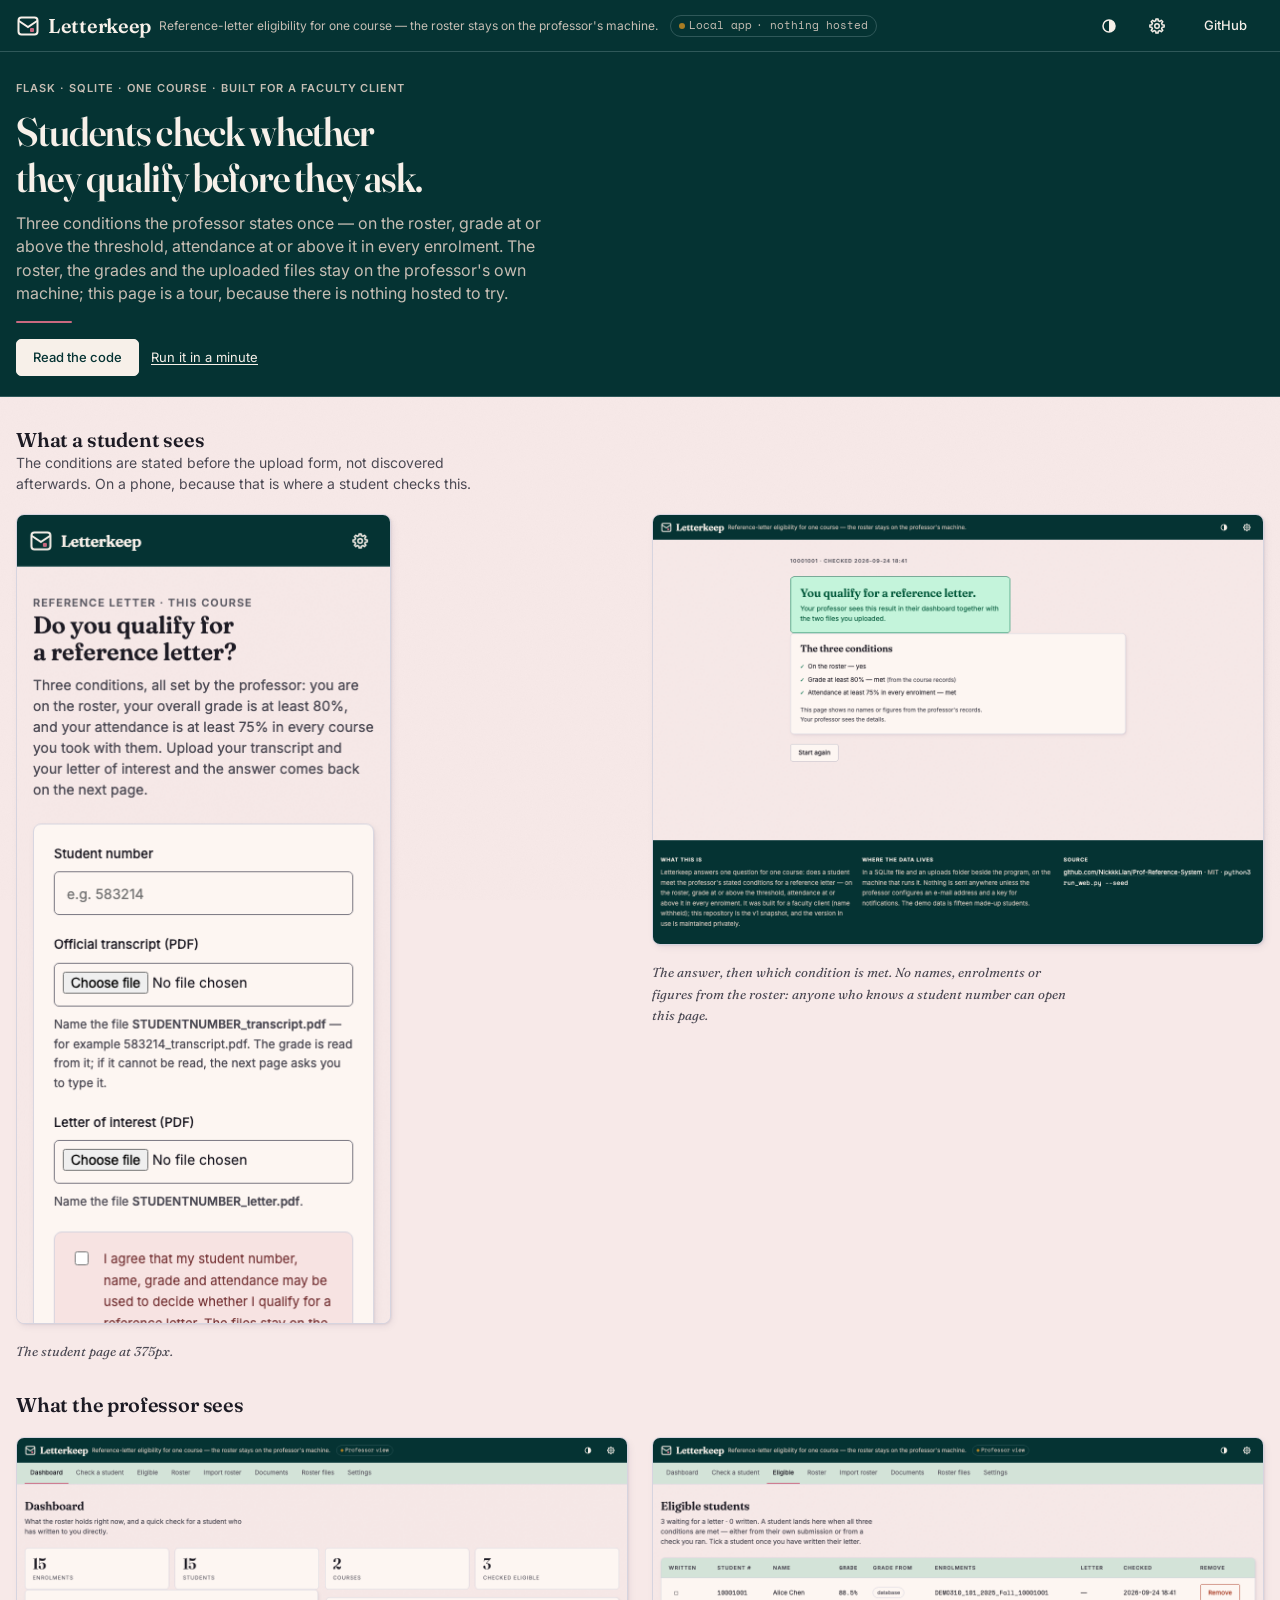
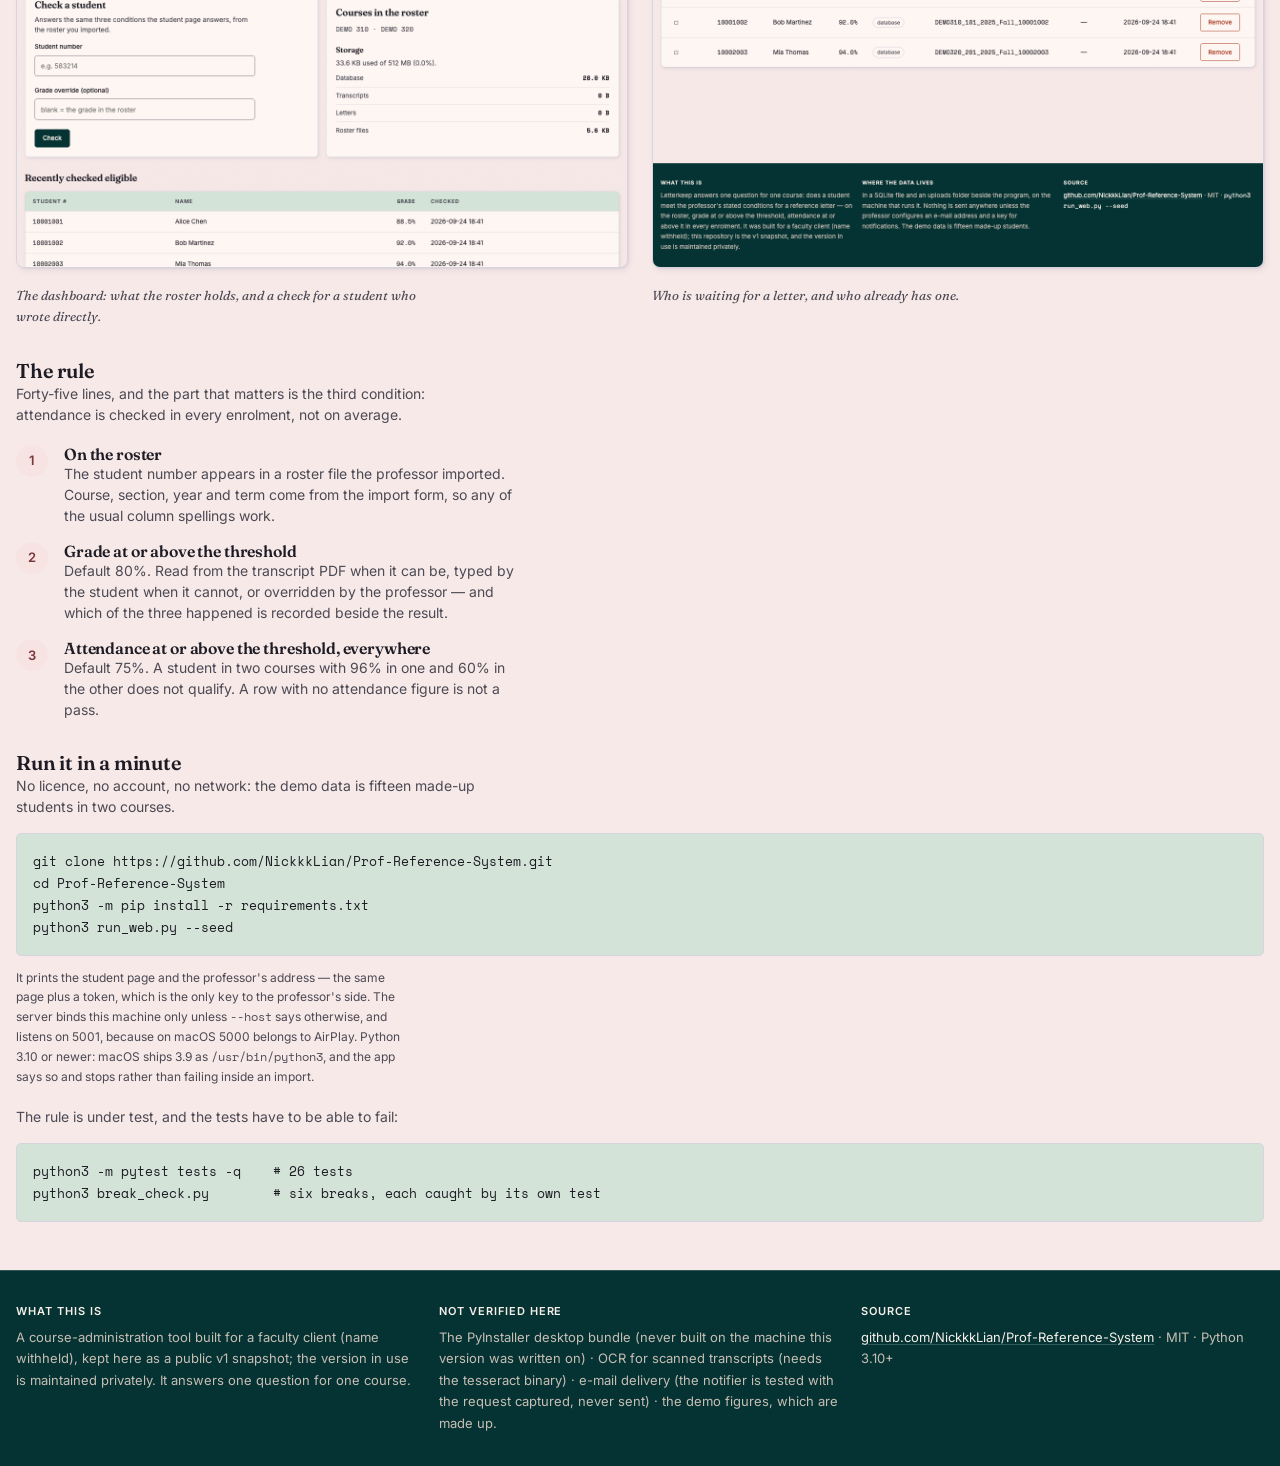
==== docs/index.html @ 7a4b5ef5 "Student page: show the answer, not the roster; keep the Brevo key out - The result page showed, for " ====
<!doctype html>
<html lang="en">
<head>
<meta charset="utf-8">
<script>/* appearance boot — runs before any stylesheet so the stored palette and light/dark apply on the first paint */(function(){try{var d=document.documentElement,L=window.localStorage,t=L.getItem('nl-theme'),s=L.getItem('nl-scheme');if(s===null){var o=L.getItem('theme')||L.getItem('qm-theme');if(o==='dark'||o==='light')s=o;}if(t==='paper'||t==='ink')d.setAttribute('data-theme',t);if(s==='dark'||s==='light')d.setAttribute('data-scheme',s);}catch(e){}})();</script>
<meta name="viewport" content="width=device-width, initial-scale=1, viewport-fit=cover">
<meta name="description" content="Letterkeep — students check whether they qualify for a reference letter before they ask; the roster, the grades and the files never leave the professor's own machine. A Flask app for one course, with the rule under test.">
<meta name="theme-color" content="#f7e9e8" media="(prefers-color-scheme: light)">
<meta name="theme-color" content="#130e15" media="(prefers-color-scheme: dark)">
<title>Letterkeep</title>
<link rel="icon" href="favicon.svg" type="image/svg+xml">
<link rel="apple-touch-icon" href="apple-touch-icon.png">
<link rel="preconnect" href="https://fonts.googleapis.com">
<link rel="preconnect" href="https://fonts.gstatic.com" crossorigin>
<link rel="stylesheet" href="https://fonts.googleapis.com/css2?family=Fraunces:ital,opsz,wght@0,9..144,500..600;1,9..144,400&family=Inter:wght@400..600&family=Space+Mono:wght@400;700&display=swap">
<link rel="stylesheet" href="design-tokens.css">
<link rel="stylesheet" href="app.css">
<style>
/* the tour page is one column of alternating text and picture; everything else comes from the product's own sheet */
.plate{background:var(--band);color:var(--on-band);padding:var(--space-6) var(--gutter) var(--space-5);border-bottom:1px solid var(--band-line);position:relative;z-index:1}
/* the band keeps to the share the design system gives it (47% of a 1280x900 first screen = 427px, top bar included) */
.plate .actions{margin-top:var(--space-4)}
.plate .inner{max-width:var(--content-max);margin:0 auto}
.plate h1{font-size:var(--text-4xl);font-variation-settings:"opsz" var(--opsz-display);letter-spacing:var(--tracking-display);color:var(--on-band);margin-top:var(--space-3);max-width:20ch}
.plate .lede{margin-top:var(--space-3);color:var(--on-band-2);max-width:var(--measure);font-size:var(--text-lg);line-height:var(--leading-lede)}
.plate .eyebrow{color:var(--on-band-2)}
.plate .rule{width:56px;height:2px;background:var(--point);margin-top:var(--space-4);border-radius:1px}
.plate .actions a.btn-primary{background:var(--on-band);border-color:var(--on-band);color:var(--band)}
.plate .actions a:not(.btn){color:var(--on-band);font-size:var(--text-sm)}
figure{margin:0}
figure img{width:100%;height:auto;border:1px solid var(--border);border-radius:var(--radius-md);box-shadow:var(--shadow-1);background:var(--surface)}
figure figcaption{margin-top:var(--space-3)}
.shots{display:grid;gap:var(--space-6);margin-top:var(--space-5)}
@media (min-width:900px){.shots.two{grid-template-columns:repeat(2,minmax(0,1fr))}}
.phone img{max-width:375px}
.steps{list-style:none;margin:var(--space-5) 0 0;padding:0;display:grid;gap:var(--space-4);counter-reset:s}
.steps li{display:grid;grid-template-columns:2rem minmax(0,1fr);gap:var(--space-4);align-items:start}
.steps li::before{counter-increment:s;content:counter(s);display:flex;align-items:center;justify-content:center;
  width:2rem;height:2rem;border-radius:50%;background:var(--accent-tint);color:var(--accent-tint-text);
  font:var(--weight-semibold) var(--text-sm)/1 var(--font-sans)}
.steps p{color:var(--text-2);max-width:var(--measure)}
pre{margin:var(--space-4) 0 0;padding:var(--space-4);background:var(--surface-2);border:1px solid var(--border);
  border-radius:var(--radius-sm);overflow-x:auto;font:var(--weight-regular) var(--text-sm)/1.7 var(--font-mono)}
</style>
</head>
<body>
<a class="skip" href="#main">Skip to content</a>
<header class="topbar">
  <a class="brand" href="./" aria-label="Letterkeep home">
    <svg viewBox="0 0 24 24" width="24" height="24" fill="none" aria-hidden="true" focusable="false"><rect x="2.5" y="3.5" width="19" height="17" rx="3" stroke="currentColor" stroke-width="2"/><path d="M3 7l9 6 9-6" stroke="currentColor" stroke-width="2" stroke-linecap="round"/><rect x="14" y="14" width="4" height="4" rx="1" fill="var(--point)"/></svg>
    <b>Letterkeep</b><span>Reference-letter eligibility for one course — the roster stays on the professor's machine.</span>
  </a>
  <span class="pill" title="This page is a tour: the app is a Flask server you run yourself, so there is nothing to try online.">Local app<span class="long"> · nothing hosted</span></span>
  <button class="btn btn-ghost btn-icon" id="theme" aria-label="Dark mode" aria-pressed="false" title="Dark mode"><svg viewBox="0 0 24 24" width="18" height="18" fill="none" aria-hidden="true" focusable="false"><circle cx="12" cy="12" r="8" stroke="currentColor" stroke-width="2"/><path d="M12 4a8 8 0 0 1 0 16z" fill="currentColor"/></svg></button>
  <button type="button" class="btn btn-ghost btn-icon" id="nl-settings-button" aria-haspopup="dialog" aria-label="Settings" title="Settings"><svg viewBox="0 0 24 24" width="18" height="18" fill="none" stroke="currentColor" stroke-width="2" stroke-linejoin="round" aria-hidden="true" focusable="false"><path d="M10.34 5.10L10.58 2.51L13.42 2.51L13.66 5.10A7.1 7.1 0 0 1 15.71 5.95L17.71 4.28L19.72 6.29L18.05 8.29A7.1 7.1 0 0 1 18.90 10.34L21.49 10.58L21.49 13.42L18.90 13.66A7.1 7.1 0 0 1 18.05 15.71L19.72 17.71L17.71 19.72L15.71 18.05A7.1 7.1 0 0 1 13.66 18.90L13.42 21.49L10.58 21.49L10.34 18.90A7.1 7.1 0 0 1 8.29 18.05L6.29 19.72L4.28 17.71L5.95 15.71A7.1 7.1 0 0 1 5.10 13.66L2.51 13.42L2.51 10.58L5.10 10.34A7.1 7.1 0 0 1 5.95 8.29L4.28 6.29L6.29 4.28L8.29 5.95A7.1 7.1 0 0 1 10.34 5.10Z"/><circle cx="12" cy="12" r="3"/></svg></button>
  <a class="btn btn-ghost gh" href="https://github.com/NickkkLian/Prof-Reference-System" rel="noopener">GitHub</a>
</header>

<section class="plate" aria-labelledby="h">
  <div class="inner">
    <span class="eyebrow">Flask · SQLite · one course · built for a faculty client</span>
    <h1 id="h">Students check whether they qualify before they ask.</h1>
    <p class="lede">Three conditions the professor states once — on the roster, grade at or above the threshold,
      attendance at or above it in every enrolment. The roster, the grades and the uploaded files stay on the
      professor's own machine; this page is a tour, because there is nothing hosted to try.</p>
    <div class="rule" aria-hidden="true"></div>
    <div class="actions">
      <a class="btn btn-primary" href="https://github.com/NickkkLian/Prof-Reference-System" rel="noopener">Read the code</a>
      <a href="#run">Run it in a minute</a>
    </div>
  </div>
</section>

<main id="main">
  <section>
    <h2>What a student sees</h2>
    <p class="intro">The conditions are stated before the upload form, not discovered afterwards. On a phone, because
      that is where a student checks this.</p>
    <div class="shots two">
      <figure class="phone">
        <img src="screenshot-student.png" alt="The student page on a phone: the three conditions, then fields for the student number, the transcript and the letter of interest." width="375" height="812">
        <figcaption class="caption">The student page at 375px.</figcaption>
      </figure>
      <figure>
        <img src="screenshot-result.png" alt="The result page: a sentence saying the student qualifies, then which of the three conditions are met." width="1280" height="900">
        <figcaption class="caption">The answer, then which condition is met. No names, enrolments or figures from
          the roster: anyone who knows a student number can open this page.</figcaption>
      </figure>
    </div>
  </section>

  <section>
    <h2>What the professor sees</h2>
    <div class="shots two">
      <figure>
        <img src="screenshot-dashboard.png" alt="The professor's dashboard: counts for enrolments, students, courses and eligible students; a form to check one student; recent checks." width="1280" height="900">
        <figcaption class="caption">The dashboard: what the roster holds, and a check for a student who wrote
          directly.</figcaption>
      </figure>
      <figure>
        <img src="screenshot-eligible.png" alt="The eligible list: students waiting for a letter, with grade, source of the grade, enrolments and a download for their letter of interest." width="1280" height="900">
        <figcaption class="caption">Who is waiting for a letter, and who already has one.</figcaption>
      </figure>
    </div>
  </section>

  <section>
    <h2>The rule</h2>
    <p class="intro">Forty-five lines, and the part that matters is the third condition: attendance is checked in
      every enrolment, not on average.</p>
    <ol class="steps">
      <li><div><h3>On the roster</h3><p>The student number appears in a roster file the professor imported. Course,
        section, year and term come from the import form, so any of the usual column spellings work.</p></div></li>
      <li><div><h3>Grade at or above the threshold</h3><p>Default 80%. Read from the transcript PDF when it can be,
        typed by the student when it cannot, or overridden by the professor — and which of the three happened is
        recorded beside the result.</p></div></li>
      <li><div><h3>Attendance at or above the threshold, everywhere</h3><p>Default 75%. A student in two courses with
        96% in one and 60% in the other does not qualify. A row with no attendance figure is not a pass.</p></div></li>
    </ol>
  </section>

  <section id="run">
    <h2>Run it in a minute</h2>
    <p class="intro">No licence, no account, no network: the demo data is fifteen made-up students in two courses.</p>
<pre><code>git clone https://github.com/NickkkLian/Prof-Reference-System.git
cd Prof-Reference-System
python3 -m pip install -r requirements.txt
python3 run_web.py --seed</code></pre>
    <p class="hint" style="margin-top:var(--space-3)">It prints the student page and the professor's address — the
      same page plus a token, which is the only key to the professor's side. The server binds this machine only
      unless <code>--host</code> says otherwise, and listens on 5001, because on macOS 5000 belongs to AirPlay.
      Python 3.10 or newer: macOS ships 3.9 as <code>/usr/bin/python3</code>, and the app says so and stops rather
      than failing inside an import.</p>
    <p class="intro" style="margin-top:var(--space-5)">The rule is under test, and the tests have to be able to
      fail:</p>
<pre><code>python3 -m pytest tests -q    # 26 tests
python3 break_check.py        # six breaks, each caught by its own test</code></pre>
  </section>
</main>

<footer class="honest">
  <dl class="inner">
    <div><dt>What this is</dt>
    <dd>A course-administration tool built for a faculty client (name withheld), kept here as a public v1 snapshot;
      the version in use is maintained privately. It answers one question for one course.</dd></div>
    <div><dt>Not verified here</dt>
    <dd>The PyInstaller desktop bundle (never built on the machine this version was written on) · OCR for scanned
      transcripts (needs the tesseract binary) · e-mail delivery (the notifier is tested with the request captured,
      never sent) · the demo figures, which are made up.</dd></div>
    <div><dt>Source</dt>
    <dd><a href="https://github.com/NickkkLian/Prof-Reference-System" rel="noopener">github.com/NickkkLian/Prof-Reference-System</a>
      · MIT · Python 3.10+</dd></div>
  </dl>
</footer>
<script src="appearance.js"></script>
<script>
  Appearance.bindToggle(document.getElementById('theme'));
  Appearance.bindSettings(document.getElementById('nl-settings-button'));
  Array.prototype.forEach.call(document.querySelectorAll('a[href^="#"]:not(.skip)'), function (a) {
    a.addEventListener('click', function () {
      var target = document.getElementById(a.getAttribute('href').slice(1));
      if (!target) return;
      var h = target.matches('h1, h2, h3') ? target : (target.querySelector('h2, h3') || target);
      if (!h.hasAttribute('tabindex')) h.setAttribute('tabindex', '-1');
      setTimeout(function () { h.focus(); }, 0);
    });
  });
  document.querySelector('.skip').addEventListener('click', function (e) {
    e.preventDefault();
    var h = document.querySelector('main h2') || document.getElementById('main');
    if (h && !h.hasAttribute('tabindex')) h.setAttribute('tabindex', '-1');
    h.focus();
  });
</script>
</body>
</html>
---- docs/design-tokens.css ----
/* Design tokens — the only source of colour, type, spacing and motion values for this app.
   Three palettes: Plaster (default), <html data-theme="paper">, <html data-theme="ink">.
   Light/dark: follows the OS unless <html data-scheme="light|dark"> is set (appearance.js stores the choice).
   Pages consume semantic tokens (--bg, --surface, --text, --accent …), never raw values. */
/* ------------------------------------------------------------------
   THEMES.  data-theme picks the palette, data-scheme picks light/dark.

     <html>                                        Plaster, follows the OS
     <html data-theme="paper">                     Paper, follows the OS
     <html data-theme="ink" data-scheme="dark">    Ink, forced dark

   Plaster and "follow the system" are the DEFAULTS and write no attribute
   at all - the attribute being present means the user chose something.

   data-theme="dark" / "light" is a LEGACY alias. Every shipped product has
   moved to data-scheme; the one remaining consumer is a token-migration
   script outside this repository, which locates the dark values by matching
   ^:root[data-theme="dark"]{ at the start of a line. Keep this block
   standalone and line-start until that script stops parsing for it.

   Each palette is declared twice: once on :root, once on a bare
   [data-theme] so a nested element can preview a theme (used by the theme
   picker) without the page hardcoding any colour.

   A palette block overrides colour only. Spacing, type scale, radius,
   shadow geometry and motion are declared once on :root and shared.
   ------------------------------------------------------------------ */

:root {

  color-scheme: light;

  /* ---- 1. Surfaces: four levels. Lightness AND hue both step (see note 1) ---- */
  --paper:          #fdf6f2;   /* cards, table body, inputs - lit plane */
  --surface:        var(--paper); /* v2 name kept: --surface is the card surface */
  --bg:             #f7e9e8;   /* canvas - the local colour of the scene */
  --surface-2:      #d3e3d8;   /* sunken: nav, table head, code - shadow side */
  --surface-raised: #fef9f4;   /* menus, popovers (pair with --shadow-2) */
  --surface-hover:  #faeff2;

  /* ---- 2. Anchor: the weight of the page. Top bar / signature panel / footer / primary button ---- */
  --anchor:         #053333;
  --anchor-2:       #052627;   /* hover + active step */
  --anchor-line:    #2f5859;   /* rules drawn on the anchor surface */
  --on-anchor:      #f7f0e9;
  --on-anchor-2:    #c7beb4;

  /* ---- 3. Point colour: lily pink. Under 1.5% of page area. Seal, signature rule, one chart key ---- */
  --point:          #ca6980;
  --point-text:     #9c4059;   /* use this step when it has to be text */
  --point-tint:     #ffdce2;
  --point-tint-text:#7d2d44;

  /* ---- 4. Text and borders. The ink is a deep violet-blue, not black ---- */
  --text:           #1d1b24;
  --text-2:         #4c4a54;
  --text-3:         #605e67;
  --text-inverse:   #f7f0e9;
  --text-disabled:  #929198;   /* below 4.5 on purpose: disabled is exempt */
  --neutral-tint:   #faeff2;
  --neutral-tint-text: #4c4a54;

  --border:         #d6d4df;        /* component edge, 1px, shadow-hue tinted */
  --border-strong:  #bebcc8;
  --border-input:   #797781;  /* control edge, >=3:1 on every surface */
  --hairline:       rgb(40 23 74 / 0.10); /* second, lighter rule weight, shadow hue */
  --border-width:   1px;
  --border-focus-width: 2px;

  /* ---- 5. Structural roles: which surface carries the band and the nav ----
     The band is the top bar, the signature panel and the footer taken together. */
  --band:          #053333;
  --on-band:       #f7f0e9;
  --on-band-2:     #c7beb4;
  --band-line:     #2f5859;
  --nav-surface:   #d3e3d8;
  --on-nav:        #1d1b24;
  --on-nav-2:      #605e67;
  --nav-line:      #d6d4df;
  --nav-selected:  #fdf6f2;
  /* Non-text marks placed ON the band (legend keys, bar segments, icons, status dots).
     Solved against --band, so they hold >=3:1 whether the band is paper or a deep anchor.
     Never put --viz-seq-* or --warning on the band: fixed values fail on one of the two. */
  --on-band-3:     #877d72;
  --on-band-warning: #a97d23;

  /* ---- 6. Accent and semantic colours ---- */
  --accent:        #053333;
  --accent-hover:  #052627;
  --accent-active: #052627;
  --on-accent:     #f7f0e9;
  --accent-text:   #94484a;   /* links, icons, focus ring */
  --accent-tint:   #f7e3e2;   /* selected row (plus a 3px leading bar) */
  --accent-tint-text: #783739;

  --brand-rose:    #bf8887;   /* decoration only: seal, charts, illustration. Never text */
  --brand-sage:    #69866d;
  --sage-tint:     #dae7db;   /* classification tint, never a status */
  --sage-tint-text:#27512f;
  --sage-text:     #4a7851;   /* decorative small labels only, never a status or link */

  --success:       #006d49;  --success-tint: #c4f4db;  --success-tint-text: #005739;
  --warning:       #7e5800;  --warning-tint: #fde5bd;  --warning-tint-text: #654500;
  --danger:        #a93920;  --danger-hover: #99290e;
  --danger-tint:   #ffe1d9;  --danger-tint-text: #902003;  --on-danger: #f9f6ee;

  --info: var(--accent-text); --info-tint: var(--accent-tint); --info-tint-text: var(--accent-tint-text);
  --focus:         #94484a;
  --overlay:       rgb(36 35 41 / 0.50);   /* shadow hue, low chroma: a full-screen veil dims, it does not repaint */
  --selection-bg:  var(--accent-tint);

  /* ---- 7. Grain: the only non-flat surface treatment ----
     Inline SVG noise, no network request, greyscale on purpose: it modulates
     lightness only, so it cannot shift a hue or move a contrast ratio. It is the
     cheap stand-in for broken brushwork - a coloured or painterly texture here
     would read as a filter, which is the thing this system must not become.
     Fixed layer BEHIND content (z-index 0, content z-index 1). Never z-index:-1. */
  --grain-opacity: 0.034;
  --grain: url("data:image/svg+xml,%3Csvg xmlns='http://www.w3.org/2000/svg' width='160' height='160'%3E%3Cfilter id='n'%3E%3CfeTurbulence type='fractalNoise' baseFrequency='.82' numOctaves='3' stitchTiles='stitch'/%3E%3CfeColorMatrix type='saturate' values='0'/%3E%3C/filter%3E%3Crect width='160' height='160' filter='url(%23n)'/%3E%3C/svg%3E");

  /* ---- 8. Data visualisation. Fixed order, assigned in sequence, never cycled ---- */
  --viz-1: #de7476;  --viz-2: #447838;  --viz-3: #a25089;  --viz-4: #ca9d33;
  --viz-5: #3c7ebe;  --viz-6: #ab2e45;  --viz-7: #14938d;  --viz-8: #7860b5;
  --viz-seq-100: #ffe4e3; --viz-seq-150: #fbd0cf; --viz-seq-200: #f5bcba;
  --viz-seq-250: #eca5a4; --viz-seq-300: #e09090; --viz-seq-350: #d47b7c;
  --viz-seq-400: #c5686a; --viz-seq-450: #b55658; --viz-seq-500: #a44448;
  --viz-seq-550: #91343a; --viz-seq-600: #7c272d; --viz-seq-650: #651d22;
  --viz-seq-700: #4d1418;
  --viz-div-neg: var(--viz-5); --viz-div-mid: #d6d4df; --viz-div-pos: var(--viz-1);
  --viz-grid: var(--border); --viz-axis: var(--text-3);
  --viz-unknown: repeating-linear-gradient(135deg, #bebcc8 0 3px, transparent 3px 7px);

  /* ---- 9. Type (unchanged from v3.1: the brief changed the palette, not the type) ---- */
  --font-display: "Fraunces", "Fraunces Fallback", Georgia, "Noto Serif SC", "Songti SC", serif;
  --font-sans:    "Inter", "Inter Fallback", system-ui, -apple-system, "Segoe UI", Roboto, "PingFang SC", "Hiragino Sans GB", "Microsoft YaHei", "Noto Sans CJK SC", sans-serif;
  --font-mono:    "Space Mono", "Space Mono Fallback", ui-monospace, "SF Mono", Menlo, Consolas, "Liberation Mono", monospace;
  --display-weight: 600;
  --caption-style:  italic;
  --opsz-display: 144;   /* page title at 28px and above */
  --opsz-title:    28;   /* panel titles, 16-24px */
  --opsz-caption:  11;   /* italic captions - low opsz is what looks engraved */

  --text-2xs: 0.6875rem; --text-xs: 0.75rem;  --text-sm: 0.8125rem; --text-md: 0.875rem;
  --text-lg:  1rem;      --text-xl: 1.25rem;  --text-2xl: 1.5rem;   --text-3xl: 2rem;
  --text-4xl: 2.5rem;    /* page title, Fraunces at opsz 144 */
  --leading-tight: 1.14; --leading-lede: 1.45; --leading-normal: 1.5; --leading-relaxed: 1.65;
  --weight-regular: 400; --weight-medium: 500; --weight-semibold: 600;
  --tracking-caps:    0.09em;
  --tracking-display: -0.021em;
  --tracking-title:   -0.009em;
  --measure: 33em;               /* prose line length, about 60–75 characters of Inter (em, not ch: 66ch ran 78–96) */

  /* ---- 10. Space / radius / shadow / motion / layers / layout ---- */
  --space-0-5: 0.125rem; --space-1: 0.25rem; --space-2: 0.5rem; --space-3: 0.75rem; --space-4: 1rem;
  --space-5: 1.25rem; --space-6: 1.5rem; --space-8: 2rem; --space-10: 2.5rem; --space-12: 3rem; --space-16: 4rem;
  --gutter: var(--space-4);
  --radius-xs: 3px; --radius-sm: 5px; --radius-md: 8px; --radius-lg: 12px; --radius-full: 999px;
  /* Shadows carry the SHADOW hue, not the ink hue and never grey; light still
     comes from the top left so every offset is +x +y. */
  --shadow-1: 1px 1px 2px rgb(40 23 74 / 0.06),
              2px 3px 8px -2px rgb(40 23 74 / 0.10);
  --shadow-2: 2px 3px 8px rgb(40 23 74 / 0.11),
              6px 14px 34px -10px rgb(40 23 74 / 0.24);
  --dur-fast: 120ms; --dur-base: 200ms; --dur-slow: 300ms; --dur-exit: 150ms;
  --ease-out: cubic-bezier(0.23, 1, 0.32, 1); --ease-soft: cubic-bezier(0.32, 0.72, 0, 1); --ease-in-out: cubic-bezier(0.77, 0, 0.175, 1);
  --press-scale: 0.97;
  --motion-distance: 8px; --flash-dur: 600ms;
  --z-sticky: 10; --z-drawer: 20; --z-overlay: 30; --z-modal: 40; --z-toast: 50;
  --topbar-h: 52px; --nav-w: 232px; --nav-w-min: 56px; --inspector-w: 360px; --content-max: 1440px;
  --control-h: 32px; --row-h: 38px; --touch-min: 44px;
}

/* Nested preview of the default theme. */
[data-theme="plaster"] {
  color-scheme: light;
  --paper: #fdf6f2;
  --surface: var(--paper);
  --bg: #f7e9e8;
  --surface-2: #d3e3d8;
  --point: #ca6980;
  --text: #1d1b24;
  --text-2: #4c4a54;
  --border: #d6d4df;
  --band: #053333;
  --on-band: #f7f0e9;
  --band-line: #2f5859;
  --accent: #053333;
  --on-accent: #f7f0e9;
  --accent-text: #94484a;
}

/* --- Paper, light (59 colour tokens differ from the default; 2 preview tokens restated) --- */
:root[data-theme="paper"], [data-theme="paper"] {
  color-scheme: light;
  --paper: #fdf6f2;
  --surface: var(--paper);
  --bg: #f7f4ed;
  --surface-2: #e8f4f1;
  --surface-raised: #fef7f4;
  --surface-hover: #f5f7f0;
  --anchor: #19222e;
  --anchor-2: #0f1722;
  --anchor-line: #3c4551;
  --on-anchor: #f9efeb;
  --on-anchor-2: #c9bcb6;
  --point: #b54a60;
  --point-text: #ad3b55;
  --point-tint: #ffdce0;
  --point-tint-text: #87233d;
  --text: #181d25;
  --text-2: #4b5158;
  --text-3: #5f646c;
  --text-inverse: #f9efeb;
  --text-disabled: #8e9398;
  --neutral-tint: #f5f7f0;
  --neutral-tint-text: #4b5158;
  --border: #d0d7e0;
  --border-strong: #b6bec9;
  --border-input: #787e87;
  --hairline: rgb(0 34 78 / 0.10);
  --band: #fdf6f2;
  --on-band: #181d25;
  --on-band-2: #4b5158;
  --band-line: #d0d7e0;
  --nav-surface: #f7f4ed;
  --on-nav: #181d25;
  --on-nav-2: #5f646c;
  --nav-line: #d0d7e0;
  --on-band-3: #92837d;
  --on-band-warning: #a5781e;
  --accent: #b54a60;
  --accent-hover: #a43b53;
  --accent-active: #a43b53;
  --on-accent: #fdf3f1;
  --accent-text: #984d5a;
  --accent-tint: #f7e2e5;
  --accent-tint-text: #773643;
  --brand-rose: #be878f;
  --brand-sage: #638773;
  --sage-tint: #d7e8de;
  --sage-tint-text: #195238;
  --sage-text: #3d795b;
  --success: #007253;
  --success-tint: #c2f5de;
  --success-tint-text: #00573e;
  --warning: #845d00;
  --danger: #8c1b00;
  --danger-hover: #771200;
  --on-danger: #fdf3f1;
  --focus: #984d5a;
  --overlay: rgb(32 36 42 / 0.50);
  --viz-div-mid: #d0d7e0;
  --viz-unknown: repeating-linear-gradient(135deg, #b6bec9 0 3px, transparent 3px 7px);
  --shadow-1: 1px 1px 2px rgb(0 34 78 / 0.06), 2px 3px 8px -2px rgb(0 34 78 / 0.10);
  --shadow-2: 2px 3px 8px rgb(0 34 78 / 0.11), 6px 14px 34px -10px rgb(0 34 78 / 0.24);
}

/* --- Ink, light (63 colour tokens differ from the default; 1 preview tokens restated) --- */
:root[data-theme="ink"], [data-theme="ink"] {
  color-scheme: light;
  --paper: #fbf8f1;
  --surface: var(--paper);
  --bg: #e7f2ef;
  --surface-2: #f0e1e4;
  --surface-raised: #fef8f4;
  --surface-hover: #edf6f8;
  --anchor: #241b34;
  --anchor-2: #1a1028;
  --anchor-line: #473f58;
  --on-anchor: #f8f0ea;
  --on-anchor-2: #c8bdb4;
  --point: #cf5821;
  --point-text: #ad3e00;
  --point-tint: #ffded2;
  --point-tint-text: #842c00;
  --text: #1e1b24;
  --text-2: #504d56;
  --text-3: #64616a;
  --text-inverse: #f8f0ea;
  --text-disabled: #939198;
  --neutral-tint: #edf6f8;
  --neutral-tint-text: #504d56;
  --border: #d7d4df;
  --border-strong: #bfbbc8;
  --border-input: #7e7b85;
  --hairline: rgb(44 22 72 / 0.10);
  --band: #241b34;
  --on-band: #f8f0ea;
  --on-band-2: #c8bdb4;
  --band-line: #473f58;
  --nav-surface: #241b34;
  --on-nav: #f8f0ea;
  --on-nav-2: #c8bdb4;
  --nav-line: #473f58;
  --nav-selected: #1a1028;
  --on-band-3: #7b7066;
  --on-band-warning: #9c700e;
  --accent: #241b34;
  --accent-hover: #1a1028;
  --accent-active: #1a1028;
  --on-accent: #f8f0ea;
  --accent-text: #984b54;
  --accent-tint: #f7e2e4;
  --accent-tint-text: #77363e;
  --brand-rose: #be878b;
  --brand-sage: #5c877d;
  --sage-tint: #d5e8e3;
  --sage-tint-text: #005346;
  --sage-text: #2c7a6b;
  --success: #21703f;
  --success-tint: #caf3d4;
  --success-tint-text: #005829;
  --warning: #835b00;
  --danger: #ac3857;
  --danger-hover: #9b284a;
  --danger-tint: #ffdfe4;
  --danger-tint-text: #8f1a40;
  --on-danger: #fdf4f0;
  --focus: #984b54;
  --overlay: rgb(37 35 41 / 0.50);
  --viz-div-mid: #d7d4df;
  --viz-unknown: repeating-linear-gradient(135deg, #bfbbc8 0 3px, transparent 3px 7px);
  --shadow-1: 1px 1px 2px rgb(44 22 72 / 0.06), 2px 3px 8px -2px rgb(44 22 72 / 0.10);
  --shadow-2: 2px 3px 8px rgb(44 22 72 / 0.11), 6px 14px 34px -10px rgb(44 22 72 / 0.24);
}

@media (prefers-color-scheme: dark) {
:root:not([data-scheme="light"]):not([data-theme="light"]) {
    color-scheme: dark;
    --paper: #241f27;
    --surface: var(--paper);
    --bg: #130e15;
    --surface-2: #0b1e16;
    --surface-raised: #2e2831;
    --surface-hover: #2c232f;
    --anchor: #163437;
    --anchor-2: #224042;
    --anchor-line: #395456;
    --on-anchor: #ece5de;
    --on-anchor-2: #afa69d;
    --point: #f8a1b3;
    --point-text: #d17d8f;
    --point-tint: #3f1f26;
    --point-tint-text: #f09eaf;
    --text: #ebe5df;
    --text-2: #b2adb6;
    --text-3: #98949b;
    --text-inverse: #130e15;
    --text-disabled: #5a565c;
    --neutral-tint: #2c232f;
    --neutral-tint-text: #b2adb6;
    --border: #35323d;
    --border-strong: #4a4753;
    --border-input: #7c7780;
    --hairline: rgb(235 229 223 / 0.15);
    --band: #163437;
    --on-band: #ece5de;
    --on-band-2: #afa69d;
    --band-line: #395456;
    --nav-surface: #0b1e16;
    --on-nav: #ebe5df;
    --on-nav-2: #98949b;
    --nav-line: #35323d;
    --nav-selected: #241f27;
    --on-band-3: #897f74;
    --on-band-warning: #a98034;
    --accent: #add5d8;
    --accent-hover: #c4e3e6;
    --accent-active: #f8a1b3;
    --on-accent: #121116;
    --accent-text: #c78383;
    --accent-tint: #352222;
    --accent-tint-text: #e3a2a0;
    --brand-rose: #d39a99;
    --brand-sage: #7f9481;
    --sage-tint: #212b22;
    --sage-tint-text: #94bf99;
    --sage-text: #6a9770;
    --success: #3ca77a;
    --success-tint: #03301f;
    --success-tint-text: #60c999;
    --warning: #b98e40;
    --warning-tint: #362505;
    --warning-tint-text: #d9ad60;
    --danger: #da7b66;
    --danger-hover: #eb8b75;
    --danger-tint: #3d2019;
    --danger-tint-text: #fb9a83;
    --on-danger: #0d0c12;
    --info: var(--accent-text);
    --info-tint: var(--accent-tint);
    --info-tint-text: var(--accent-tint-text);
    --focus: #c78383;
    --overlay: rgb(4 3 7 / 0.72);
    --selection-bg: var(--accent-tint);
    --grain-opacity: 0.046;
    --viz-1: #d67072;
    --viz-2: #3c7030;
    --viz-3: #b25e98;
    --viz-4: #b3880f;
    --viz-5: #488acb;
    --viz-6: #b84455;
    --viz-7: #169d97;
    --viz-8: #866ec5;
    --viz-div-mid: #35323d;
    --viz-grid: var(--border);
    --viz-axis: var(--text-3);
    --viz-unknown: repeating-linear-gradient(135deg, #4a4753 0 3px, transparent 3px 7px);
    --shadow-1: 1px 1px 2px rgb(6 0 21 / 0.50), 2px 3px 8px -2px rgb(6 0 21 / 0.46);
    --shadow-2: 2px 3px 10px rgb(6 0 21 / 0.55), 6px 16px 38px -10px rgb(6 0 21 / 0.70);
}
[data-theme="plaster"]:not([data-scheme="light"]) {
    color-scheme: dark;
    --paper: #241f27;
    --surface: var(--paper);
    --bg: #130e15;
    --surface-2: #0b1e16;
    --point: #f8a1b3;
    --text: #ebe5df;
    --text-2: #b2adb6;
    --border: #35323d;
    --band: #163437;
    --on-band: #ece5de;
    --band-line: #395456;
    --accent: #add5d8;
    --on-accent: #121116;
    --accent-text: #c78383;
}
:root[data-theme="paper"]:not([data-scheme="light"]) {
    color-scheme: dark;
    --paper: #1d2129;
    --surface: var(--paper);
    --bg: #0b1117;
    --surface-2: #061e1e;
    --surface-raised: #272b34;
    --surface-hover: #1b2b25;
    --anchor: #233041;
    --anchor-2: #2e3b4d;
    --anchor-line: #434f60;
    --on-anchor: #eee4e0;
    --on-anchor-2: #b1a5a0;
    --point: #ff9dac;
    --point-text: #dd7889;
    --point-tint: #431c23;
    --point-tint-text: #fb98a7;
    --text: #ede4e0;
    --text-2: #abb0b9;
    --text-3: #93969e;
    --text-inverse: #0b1117;
    --text-disabled: #55585e;
    --neutral-tint: #1b2b25;
    --neutral-tint-text: #abb0b9;
    --border: #2e353d;
    --border-strong: #424a54;
    --border-input: #757a83;
    --hairline: rgb(237 228 224 / 0.15);
    --band: #233041;
    --on-band: #eee4e0;
    --on-band-2: #b1a5a0;
    --band-line: #434f60;
    --nav-surface: #0b1117;
    --on-nav: #ede4e0;
    --on-nav-2: #93969e;
    --nav-line: #2e353d;
    --nav-selected: #1d2129;
    --on-band-3: #8c7d77;
    --on-band-warning: #a88034;
    --accent: #f5bac2;
    --accent-hover: #feced4;
    --accent-active: #ff9dac;
    --on-accent: #0e1216;
    --accent-text: #c7848d;
    --accent-tint: #352225;
    --accent-tint-text: #e3a2aa;
    --brand-rose: #d299a1;
    --brand-sage: #7a9586;
    --sage-tint: #1f2b24;
    --sage-tint-text: #8ac0a2;
    --sage-text: #5f987a;
    --success: #33a981;
    --success-tint: #003121;
    --success-tint-text: #5acaa0;
    --warning: #ba8f41;
    --warning-tint: #362505;
    --warning-tint-text: #d9ad60;
    --danger: #db7c66;
    --danger-hover: #ec8c75;
    --danger-tint: #3d2019;
    --danger-tint-text: #fb9a83;
    --on-danger: #0a0e12;
    --info: var(--accent-text);
    --info-tint: var(--accent-tint);
    --info-tint-text: var(--accent-tint-text);
    --focus: #c7848d;
    --overlay: rgb(2 4 7 / 0.72);
    --selection-bg: var(--accent-tint);
    --grain-opacity: 0.046;
    --viz-1: #d67072;
    --viz-2: #3c7030;
    --viz-3: #b25e98;
    --viz-4: #b3880f;
    --viz-5: #488acb;
    --viz-6: #b84455;
    --viz-7: #169d97;
    --viz-8: #866ec5;
    --viz-div-mid: #2e353d;
    --viz-grid: var(--border);
    --viz-axis: var(--text-3);
    --viz-unknown: repeating-linear-gradient(135deg, #424a54 0 3px, transparent 3px 7px);
    --shadow-1: 1px 1px 2px rgb(0 2 23 / 0.50), 2px 3px 8px -2px rgb(0 2 23 / 0.46);
    --shadow-2: 2px 3px 10px rgb(0 2 23 / 0.55), 6px 16px 38px -10px rgb(0 2 23 / 0.70);
}
[data-theme="paper"]:not([data-scheme="light"]) {
    color-scheme: dark;
    --paper: #1d2129;
    --surface: var(--paper);
    --bg: #0b1117;
    --surface-2: #061e1e;
    --point: #ff9dac;
    --text: #ede4e0;
    --text-2: #abb0b9;
    --border: #2e353d;
    --band: #233041;
    --on-band: #eee4e0;
    --band-line: #434f60;
    --accent: #f5bac2;
    --on-accent: #0e1216;
    --accent-text: #c7848d;
}
:root[data-theme="ink"]:not([data-scheme="light"]) {
    color-scheme: dark;
    --paper: #251e26;
    --surface: var(--paper);
    --bg: #081314;
    --surface-2: #201522;
    --surface-raised: #2e2831;
    --surface-hover: #1c2932;
    --anchor: #322b3f;
    --anchor-2: #3d364b;
    --anchor-line: #514b5e;
    --on-anchor: #ece5de;
    --on-anchor-2: #afa69e;
    --point: #ffa37f;
    --point-text: #e0794f;
    --point-tint: #441d0d;
    --point-tint-text: #ff9a73;
    --text: #ece5df;
    --text-2: #b4acb4;
    --text-3: #9a939a;
    --text-inverse: #081314;
    --text-disabled: #5b565b;
    --neutral-tint: #1c2932;
    --neutral-tint-text: #b4acb4;
    --border: #35323c;
    --border-strong: #4a4752;
    --border-input: #7e777e;
    --hairline: rgb(236 229 223 / 0.15);
    --band: #322b3f;
    --on-band: #ece5de;
    --on-band-2: #afa69e;
    --band-line: #514b5e;
    --nav-surface: #322b3f;
    --on-nav: #ece5de;
    --on-nav-2: #afa69e;
    --nav-line: #514b5e;
    --nav-selected: #3d364b;
    --on-band-3: #897d74;
    --on-band-warning: #a77f33;
    --accent: #d0c6e4;
    --accent-hover: #dfd8f0;
    --accent-active: #ffa37f;
    --on-accent: #121116;
    --accent-text: #c68388;
    --accent-tint: #352224;
    --accent-tint-text: #e3a2a6;
    --brand-rose: #d29a9e;
    --brand-sage: #75968e;
    --sage-tint: #1d2b28;
    --sage-tint-text: #80c1b1;
    --sage-text: #529888;
    --success: #51a66b;
    --success-tint: #0d3019;
    --success-tint-text: #73c88b;
    --warning: #b98e40;
    --warning-tint: #362505;
    --warning-tint-text: #d9ad60;
    --danger: #d9788b;
    --danger-hover: #ea879a;
    --danger-tint: #3d1e24;
    --danger-tint-text: #fa96a9;
    --on-danger: #0e0c11;
    --info: var(--accent-text);
    --info-tint: var(--accent-tint);
    --info-tint-text: var(--accent-tint-text);
    --focus: #c68388;
    --overlay: rgb(4 3 7 / 0.72);
    --selection-bg: var(--accent-tint);
    --grain-opacity: 0.046;
    --viz-1: #d67072;
    --viz-2: #3c7030;
    --viz-3: #b25e98;
    --viz-4: #b3880f;
    --viz-5: #488acb;
    --viz-6: #b84455;
    --viz-7: #169d97;
    --viz-8: #866ec5;
    --viz-div-mid: #35323c;
    --viz-grid: var(--border);
    --viz-axis: var(--text-3);
    --viz-unknown: repeating-linear-gradient(135deg, #4a4752 0 3px, transparent 3px 7px);
    --shadow-1: 1px 1px 2px rgb(7 0 20 / 0.50), 2px 3px 8px -2px rgb(7 0 20 / 0.46);
    --shadow-2: 2px 3px 10px rgb(7 0 20 / 0.55), 6px 16px 38px -10px rgb(7 0 20 / 0.70);
}
[data-theme="ink"]:not([data-scheme="light"]) {
    color-scheme: dark;
    --paper: #251e26;
    --surface: var(--paper);
    --bg: #081314;
    --surface-2: #201522;
    --point: #ffa37f;
    --text: #ece5df;
    --text-2: #b4acb4;
    --border: #35323c;
    --band: #322b3f;
    --on-band: #ece5de;
    --band-line: #514b5e;
    --accent: #d0c6e4;
    --on-accent: #121116;
    --accent-text: #c68388;
}
}

/* Legacy alias. Must stay a standalone, line-start block: a token-migration script
   outside this repository locates the dark values with ^:root\[data-theme="dark"\]\s*\{
   and would silently read light values as dark if this were folded into a selector list. */
:root[data-theme="dark"] {
  color-scheme: dark;
  --paper: #241f27;
  --surface: var(--paper);
  --bg: #130e15;
  --surface-2: #0b1e16;
  --surface-raised: #2e2831;
  --surface-hover: #2c232f;
  --anchor: #163437;
  --anchor-2: #224042;
  --anchor-line: #395456;
  --on-anchor: #ece5de;
  --on-anchor-2: #afa69d;
  --point: #f8a1b3;
  --point-text: #d17d8f;
  --point-tint: #3f1f26;
  --point-tint-text: #f09eaf;
  --text: #ebe5df;
  --text-2: #b2adb6;
  --text-3: #98949b;
  --text-inverse: #130e15;
  --text-disabled: #5a565c;
  --neutral-tint: #2c232f;
  --neutral-tint-text: #b2adb6;
  --border: #35323d;
  --border-strong: #4a4753;
  --border-input: #7c7780;
  --hairline: rgb(235 229 223 / 0.15);
  --band: #163437;
  --on-band: #ece5de;
  --on-band-2: #afa69d;
  --band-line: #395456;
  --nav-surface: #0b1e16;
  --on-nav: #ebe5df;
  --on-nav-2: #98949b;
  --nav-line: #35323d;
  --nav-selected: #241f27;
  --on-band-3: #897f74;
  --on-band-warning: #a98034;
  --accent: #add5d8;
  --accent-hover: #c4e3e6;
  --accent-active: #f8a1b3;
  --on-accent: #121116;
  --accent-text: #c78383;
  --accent-tint: #352222;
  --accent-tint-text: #e3a2a0;
  --brand-rose: #d39a99;
  --brand-sage: #7f9481;
  --sage-tint: #212b22;
  --sage-tint-text: #94bf99;
  --sage-text: #6a9770;
  --success: #3ca77a;
  --success-tint: #03301f;
  --success-tint-text: #60c999;
  --warning: #b98e40;
  --warning-tint: #362505;
  --warning-tint-text: #d9ad60;
  --danger: #da7b66;
  --danger-hover: #eb8b75;
  --danger-tint: #3d2019;
  --danger-tint-text: #fb9a83;
  --on-danger: #0d0c12;
  --info: var(--accent-text);
  --info-tint: var(--accent-tint);
  --info-tint-text: var(--accent-tint-text);
  --focus: #c78383;
  --overlay: rgb(4 3 7 / 0.72);
  --selection-bg: var(--accent-tint);
  --grain-opacity: 0.046;
  --viz-1: #d67072;
  --viz-2: #3c7030;
  --viz-3: #b25e98;
  --viz-4: #b3880f;
  --viz-5: #488acb;
  --viz-6: #b84455;
  --viz-7: #169d97;
  --viz-8: #866ec5;
  --viz-div-mid: #35323d;
  --viz-grid: var(--border);
  --viz-axis: var(--text-3);
  --viz-unknown: repeating-linear-gradient(135deg, #4a4753 0 3px, transparent 3px 7px);
  --shadow-1: 1px 1px 2px rgb(6 0 21 / 0.50), 2px 3px 8px -2px rgb(6 0 21 / 0.46);
  --shadow-2: 2px 3px 10px rgb(6 0 21 / 0.55), 6px 16px 38px -10px rgb(6 0 21 / 0.70);
}

:root[data-scheme="dark"] {
  color-scheme: dark;
  --paper: #241f27;
  --surface: var(--paper);
  --bg: #130e15;
  --surface-2: #0b1e16;
  --surface-raised: #2e2831;
  --surface-hover: #2c232f;
  --anchor: #163437;
  --anchor-2: #224042;
  --anchor-line: #395456;
  --on-anchor: #ece5de;
  --on-anchor-2: #afa69d;
  --point: #f8a1b3;
  --point-text: #d17d8f;
  --point-tint: #3f1f26;
  --point-tint-text: #f09eaf;
  --text: #ebe5df;
  --text-2: #b2adb6;
  --text-3: #98949b;
  --text-inverse: #130e15;
  --text-disabled: #5a565c;
  --neutral-tint: #2c232f;
  --neutral-tint-text: #b2adb6;
  --border: #35323d;
  --border-strong: #4a4753;
  --border-input: #7c7780;
  --hairline: rgb(235 229 223 / 0.15);
  --band: #163437;
  --on-band: #ece5de;
  --on-band-2: #afa69d;
  --band-line: #395456;
  --nav-surface: #0b1e16;
  --on-nav: #ebe5df;
  --on-nav-2: #98949b;
  --nav-line: #35323d;
  --nav-selected: #241f27;
  --on-band-3: #897f74;
  --on-band-warning: #a98034;
  --accent: #add5d8;
  --accent-hover: #c4e3e6;
  --accent-active: #f8a1b3;
  --on-accent: #121116;
  --accent-text: #c78383;
  --accent-tint: #352222;
  --accent-tint-text: #e3a2a0;
  --brand-rose: #d39a99;
  --brand-sage: #7f9481;
  --sage-tint: #212b22;
  --sage-tint-text: #94bf99;
  --sage-text: #6a9770;
  --success: #3ca77a;
  --success-tint: #03301f;
  --success-tint-text: #60c999;
  --warning: #b98e40;
  --warning-tint: #362505;
  --warning-tint-text: #d9ad60;
  --danger: #da7b66;
  --danger-hover: #eb8b75;
  --danger-tint: #3d2019;
  --danger-tint-text: #fb9a83;
  --on-danger: #0d0c12;
  --info: var(--accent-text);
  --info-tint: var(--accent-tint);
  --info-tint-text: var(--accent-tint-text);
  --focus: #c78383;
  --overlay: rgb(4 3 7 / 0.72);
  --selection-bg: var(--accent-tint);
  --grain-opacity: 0.046;
  --viz-1: #d67072;
  --viz-2: #3c7030;
  --viz-3: #b25e98;
  --viz-4: #b3880f;
  --viz-5: #488acb;
  --viz-6: #b84455;
  --viz-7: #169d97;
  --viz-8: #866ec5;
  --viz-div-mid: #35323d;
  --viz-grid: var(--border);
  --viz-axis: var(--text-3);
  --viz-unknown: repeating-linear-gradient(135deg, #4a4753 0 3px, transparent 3px 7px);
  --shadow-1: 1px 1px 2px rgb(6 0 21 / 0.50), 2px 3px 8px -2px rgb(6 0 21 / 0.46);
  --shadow-2: 2px 3px 10px rgb(6 0 21 / 0.55), 6px 16px 38px -10px rgb(6 0 21 / 0.70);
}

[data-theme="plaster"][data-scheme="dark"] {
  color-scheme: dark;
  --paper: #241f27;
  --surface: var(--paper);
  --bg: #130e15;
  --surface-2: #0b1e16;
  --point: #f8a1b3;
  --text: #ebe5df;
  --text-2: #b2adb6;
  --border: #35323d;
  --band: #163437;
  --on-band: #ece5de;
  --band-line: #395456;
  --accent: #add5d8;
  --on-accent: #121116;
  --accent-text: #c78383;
}

:root[data-theme="paper"][data-scheme="dark"], [data-theme="paper"][data-scheme="dark"] {
  color-scheme: dark;
  --paper: #1d2129;
  --surface: var(--paper);
  --bg: #0b1117;
  --surface-2: #061e1e;
  --surface-raised: #272b34;
  --surface-hover: #1b2b25;
  --anchor: #233041;
  --anchor-2: #2e3b4d;
  --anchor-line: #434f60;
  --on-anchor: #eee4e0;
  --on-anchor-2: #b1a5a0;
  --point: #ff9dac;
  --point-text: #dd7889;
  --point-tint: #431c23;
  --point-tint-text: #fb98a7;
  --text: #ede4e0;
  --text-2: #abb0b9;
  --text-3: #93969e;
  --text-inverse: #0b1117;
  --text-disabled: #55585e;
  --neutral-tint: #1b2b25;
  --neutral-tint-text: #abb0b9;
  --border: #2e353d;
  --border-strong: #424a54;
  --border-input: #757a83;
  --hairline: rgb(237 228 224 / 0.15);
  --band: #233041;
  --on-band: #eee4e0;
  --on-band-2: #b1a5a0;
  --band-line: #434f60;
  --nav-surface: #0b1117;
  --on-nav: #ede4e0;
  --on-nav-2: #93969e;
  --nav-line: #2e353d;
  --nav-selected: #1d2129;
  --on-band-3: #8c7d77;
  --on-band-warning: #a88034;
  --accent: #f5bac2;
  --accent-hover: #feced4;
  --accent-active: #ff9dac;
  --on-accent: #0e1216;
  --accent-text: #c7848d;
  --accent-tint: #352225;
  --accent-tint-text: #e3a2aa;
  --brand-rose: #d299a1;
  --brand-sage: #7a9586;
  --sage-tint: #1f2b24;
  --sage-tint-text: #8ac0a2;
  --sage-text: #5f987a;
  --success: #33a981;
  --success-tint: #003121;
  --success-tint-text: #5acaa0;
  --warning: #ba8f41;
  --warning-tint: #362505;
  --warning-tint-text: #d9ad60;
  --danger: #db7c66;
  --danger-hover: #ec8c75;
  --danger-tint: #3d2019;
  --danger-tint-text: #fb9a83;
  --on-danger: #0a0e12;
  --info: var(--accent-text);
  --info-tint: var(--accent-tint);
  --info-tint-text: var(--accent-tint-text);
  --focus: #c7848d;
  --overlay: rgb(2 4 7 / 0.72);
  --selection-bg: var(--accent-tint);
  --grain-opacity: 0.046;
  --viz-1: #d67072;
  --viz-2: #3c7030;
  --viz-3: #b25e98;
  --viz-4: #b3880f;
  --viz-5: #488acb;
  --viz-6: #b84455;
  --viz-7: #169d97;
  --viz-8: #866ec5;
  --viz-div-mid: #2e353d;
  --viz-grid: var(--border);
  --viz-axis: var(--text-3);
  --viz-unknown: repeating-linear-gradient(135deg, #424a54 0 3px, transparent 3px 7px);
  --shadow-1: 1px 1px 2px rgb(0 2 23 / 0.50), 2px 3px 8px -2px rgb(0 2 23 / 0.46);
  --shadow-2: 2px 3px 10px rgb(0 2 23 / 0.55), 6px 16px 38px -10px rgb(0 2 23 / 0.70);
}

:root[data-theme="ink"][data-scheme="dark"], [data-theme="ink"][data-scheme="dark"] {
  color-scheme: dark;
  --paper: #251e26;
  --surface: var(--paper);
  --bg: #081314;
  --surface-2: #201522;
  --surface-raised: #2e2831;
  --surface-hover: #1c2932;
  --anchor: #322b3f;
  --anchor-2: #3d364b;
  --anchor-line: #514b5e;
  --on-anchor: #ece5de;
  --on-anchor-2: #afa69e;
  --point: #ffa37f;
  --point-text: #e0794f;
  --point-tint: #441d0d;
  --point-tint-text: #ff9a73;
  --text: #ece5df;
  --text-2: #b4acb4;
  --text-3: #9a939a;
  --text-inverse: #081314;
  --text-disabled: #5b565b;
  --neutral-tint: #1c2932;
  --neutral-tint-text: #b4acb4;
  --border: #35323c;
  --border-strong: #4a4752;
  --border-input: #7e777e;
  --hairline: rgb(236 229 223 / 0.15);
  --band: #322b3f;
  --on-band: #ece5de;
  --on-band-2: #afa69e;
  --band-line: #514b5e;
  --nav-surface: #322b3f;
  --on-nav: #ece5de;
  --on-nav-2: #afa69e;
  --nav-line: #514b5e;
  --nav-selected: #3d364b;
  --on-band-3: #897d74;
  --on-band-warning: #a77f33;
  --accent: #d0c6e4;
  --accent-hover: #dfd8f0;
  --accent-active: #ffa37f;
  --on-accent: #121116;
  --accent-text: #c68388;
  --accent-tint: #352224;
  --accent-tint-text: #e3a2a6;
  --brand-rose: #d29a9e;
  --brand-sage: #75968e;
  --sage-tint: #1d2b28;
  --sage-tint-text: #80c1b1;
  --sage-text: #529888;
  --success: #51a66b;
  --success-tint: #0d3019;
  --success-tint-text: #73c88b;
  --warning: #b98e40;
  --warning-tint: #362505;
  --warning-tint-text: #d9ad60;
  --danger: #d9788b;
  --danger-hover: #ea879a;
  --danger-tint: #3d1e24;
  --danger-tint-text: #fa96a9;
  --on-danger: #0e0c11;
  --info: var(--accent-text);
  --info-tint: var(--accent-tint);
  --info-tint-text: var(--accent-tint-text);
  --focus: #c68388;
  --overlay: rgb(4 3 7 / 0.72);
  --selection-bg: var(--accent-tint);
  --grain-opacity: 0.046;
  --viz-1: #d67072;
  --viz-2: #3c7030;
  --viz-3: #b25e98;
  --viz-4: #b3880f;
  --viz-5: #488acb;
  --viz-6: #b84455;
  --viz-7: #169d97;
  --viz-8: #866ec5;
  --viz-div-mid: #35323c;
  --viz-grid: var(--border);
  --viz-axis: var(--text-3);
  --viz-unknown: repeating-linear-gradient(135deg, #4a4752 0 3px, transparent 3px 7px);
  --shadow-1: 1px 1px 2px rgb(7 0 20 / 0.50), 2px 3px 8px -2px rgb(7 0 20 / 0.46);
  --shadow-2: 2px 3px 10px rgb(7 0 20 / 0.55), 6px 16px 38px -10px rgb(7 0 20 / 0.70);
}

@media (pointer: coarse) { :root { --control-h: 40px; --row-h: 44px; } }

/* Reduced motion: keep the feedback, drop the movement.
   Not a blanket kill switch - colour and opacity still transition (they carry meaning),
   only transforms and travel distance are removed. */
@media (prefers-reduced-motion: reduce) {
  :root { --dur-slow: 120ms; --motion-distance: 0px; --flash-dur: 1ms; }
  *, *::before, *::after { transition-property: opacity, background-color, border-color, color, box-shadow, outline-color !important; }
  *, *::before, *::after { animation-duration: 1ms !important; animation-iteration-count: 1 !important; }
}
---- docs/app.css ----
/* Letterkeep — components on the product family's v4 design tokens (design-tokens.css).
   Colours come only from tokens. The band (top bar, professor nav, footer) is the dark anchor; on it, focus rings and
   selection use --on-band, and a primary button is inverted (--on-band fill, --band text), because in two of the three
   palettes --accent is the band colour itself. Two audiences share this sheet: a student on a phone who fills one
   form, and a professor at a desk reading tables. */

/* ===== Fallback faces: until the web fonts load (or if they never do), system fonts are scaled to the measured widths so line lengths and column widths do not jump ===== */
@font-face{font-family:"Fraunces Fallback";src:local("Georgia"),local("Times New Roman");size-adjust:93.3%}
@font-face{font-family:"Inter Fallback";src:local("Helvetica Neue"),local("Arial"),local("Segoe UI");size-adjust:106.5%}
@font-face{font-family:"Space Mono Fallback";src:local("Menlo Regular"),local("Menlo-Regular"),local("Consolas"),local("DejaVu Sans Mono");size-adjust:101.7%}

/* ===== base ===== */
*,*::before,*::after{box-sizing:border-box}
html{-webkit-text-size-adjust:100%;text-size-adjust:100%;scroll-padding-top:calc(var(--sticky-top,var(--topbar-h)) + var(--space-3));accent-color:var(--accent)}
body{margin:0;background:var(--bg);color:var(--text);font:var(--weight-regular) var(--text-md)/var(--leading-normal) var(--font-sans);
  font-variant-numeric:lining-nums;-webkit-tap-highlight-color:transparent;min-height:100vh;display:flex;flex-direction:column}
body::before{content:"";position:fixed;inset:0;z-index:0;pointer-events:none;background-image:var(--grain);opacity:var(--grain-opacity)}
::selection{background:var(--selection-bg)}
.topbar ::selection,.subnav ::selection,.honest ::selection{background:var(--on-band-2);color:var(--band)}
:focus-visible{outline:var(--border-focus-width) solid var(--focus);outline-offset:2px;border-radius:var(--radius-xs)}
.topbar :focus-visible,.subnav :focus-visible,.honest :focus-visible,.plate :focus-visible,.skip:focus-visible{outline-color:var(--on-band)}
button{font:inherit;color:inherit}
a{color:var(--accent-text);text-underline-offset:.18em;text-decoration-thickness:from-font}
code,kbd,.mono,.num{font-family:var(--font-mono);font-variant-numeric:tabular-nums lining-nums}
svg{display:block}
table{border-collapse:collapse}
p{margin:0}
.sr-only{position:absolute;width:1px;height:1px;overflow:hidden;clip-path:inset(50%);white-space:nowrap}
.skip{position:absolute;left:var(--space-2);top:-48px;z-index:var(--z-toast);background:var(--surface);color:var(--text);
  padding:var(--space-2) var(--space-3);border:1px solid var(--border-input);border-radius:var(--radius-sm)}
.skip:focus{top:var(--space-2)}
.skip:focus-visible{outline-color:var(--on-band)}
h1,h2,h3{margin:0;font-family:var(--font-display);font-weight:var(--display-weight);font-variation-settings:"opsz" var(--opsz-title);
  line-height:var(--leading-tight);letter-spacing:var(--tracking-title);text-wrap:balance}
h1{font-size:var(--text-2xl)}
h2{font-size:var(--text-xl)}
h3{font-size:var(--text-lg)}
.eyebrow{font-family:var(--font-sans);font-size:var(--text-2xs);font-weight:var(--weight-semibold);letter-spacing:var(--tracking-caps);
  text-transform:uppercase;color:var(--text-3)}
.caption{font-family:var(--font-display);font-style:var(--caption-style);font-weight:400;font-variation-settings:"opsz" var(--opsz-caption);
  font-size:var(--text-sm);line-height:var(--leading-relaxed);color:var(--text-2);max-width:var(--measure)}
/* form hints are instructions, not captions: they stay in the body face so they read as part of the field */
.hint{font-size:var(--text-xs);line-height:var(--leading-relaxed);color:var(--text-2);max-width:var(--measure)}

/* ===== top bar: the band ===== */
.topbar{position:sticky;top:0;z-index:var(--z-sticky);min-height:var(--topbar-h);display:flex;align-items:center;gap:var(--space-3);
  padding:0 var(--gutter);background:var(--band);color:var(--on-band);border-bottom:1px solid var(--band-line)}
.brand{display:flex;align-items:center;gap:var(--space-2);color:inherit;text-decoration:none;min-width:0;flex:0 1 auto}
.brand svg{flex:none}
.brand b{font-family:var(--font-display);font-weight:var(--display-weight);font-variation-settings:"opsz" var(--opsz-title);
  font-size:var(--text-xl);letter-spacing:-0.014em;white-space:nowrap;flex:none}
.brand span{color:var(--on-band-2);font-size:var(--text-xs);white-space:nowrap;overflow:hidden;text-overflow:ellipsis;min-width:0}
.topbar .pill{display:inline-flex;align-items:center;gap:var(--space-1);height:22px;padding:0 var(--space-2);border-radius:var(--radius-full);
  white-space:nowrap;color:var(--on-band-2);font:var(--weight-regular) var(--text-2xs)/1 var(--font-mono);border:1px solid var(--band-line);
  margin-inline-end:auto;flex:none}
.topbar .pill::before{content:"";width:6px;height:6px;border-radius:50%;background:var(--on-band-warning);flex:none}
.topbar .spacer{margin-inline-end:auto}

/* ===== professor nav: a second band row, so the student pages carry none of it ===== */
.subnav{position:sticky;top:var(--topbar-h);z-index:calc(var(--z-sticky) - 1);background:var(--nav-surface);color:var(--on-nav);
  border-bottom:1px solid var(--nav-line);padding:0 var(--gutter);display:flex;gap:var(--space-1);overflow-x:auto;scrollbar-width:thin}
.subnav a{color:var(--on-nav-2);text-decoration:none;font-size:var(--text-sm);padding:var(--space-2) var(--space-3);
  border-bottom:2px solid transparent;white-space:nowrap;min-height:var(--touch-min);display:flex;align-items:center}
.subnav a[aria-current="page"]{color:var(--on-nav);border-bottom-color:var(--point);font-weight:var(--weight-medium)}
.subnav :focus-visible{outline-color:var(--on-nav)}

/* ===== page ===== */
main{position:relative;z-index:1;flex:1 0 auto;width:100%;max-width:var(--content-max);margin:0 auto;padding:var(--space-8) var(--gutter) var(--space-12)}
main.narrow{max-width:46rem}
.page-head{margin-bottom:var(--space-6)}
.page-head p{color:var(--text-2);max-width:var(--measure);margin-top:var(--space-2)}
/* a section's opening paragraph is prose and keeps to the measure, like every other run of text */
.intro{color:var(--text-2);max-width:var(--measure)}
section + section{margin-top:var(--space-8)}

/* ===== cards ===== */
.card{background:var(--surface);border:1px solid var(--border);border-radius:var(--radius-md);box-shadow:var(--shadow-1);padding:var(--space-5)}
.card + .card{margin-top:var(--space-4)}
.card h2,.card h3{margin-bottom:var(--space-2)}
.card p{color:var(--text-2);max-width:var(--measure)}
.grid{display:grid;gap:var(--space-4)}
@media (min-width:768px){.grid.two{grid-template-columns:repeat(2,minmax(0,1fr))}}

/* ===== numbers at a glance ===== */
.tiles{display:grid;gap:var(--space-3);grid-template-columns:repeat(auto-fit,minmax(9rem,1fr))}
.tile{background:var(--surface);border:1px solid var(--border);border-radius:var(--radius-md);padding:var(--space-4)}
.tile b{display:block;font-family:var(--font-display);font-size:var(--text-3xl);font-variant-numeric:tabular-nums lining-nums;font-variation-settings:"opsz" var(--opsz-display);
  letter-spacing:var(--tracking-display);line-height:1.05}
.tile span{display:block;margin-top:var(--space-1);font-size:var(--text-2xs);letter-spacing:var(--tracking-caps);text-transform:uppercase;color:var(--text-3)}

/* ===== forms ===== */
.field{display:block;margin-bottom:var(--space-5);max-width:var(--measure)}
.field > label,.field-label{display:block;font-size:var(--text-sm);font-weight:var(--weight-medium);margin-bottom:var(--space-2)}
.field .hint{margin-top:var(--space-2);font-size:var(--text-xs)}
input:not([type]),input[type=text],input[type=number],input[type=email],input[type=password],input[type=file],select,textarea{
  width:100%;min-height:var(--touch-min);padding:var(--space-2) var(--space-3);font:inherit;color:var(--text);
  background:var(--surface);border:1px solid var(--border-input);border-radius:var(--radius-sm)}
input[type=file]{padding:var(--space-2)}
input:disabled,select:disabled{color:var(--text-disabled);background:var(--surface-2)}
.consent{display:flex;gap:var(--space-3);align-items:flex-start;background:var(--info-tint);color:var(--info-tint-text);
  border:1px solid var(--border);border-radius:var(--radius-md);padding:var(--space-4);max-width:var(--measure)}
.consent input{margin-top:.2em;width:1.05em;height:1.05em;flex:none}
.consent span{font-size:var(--text-sm);line-height:var(--leading-relaxed)}

/* ===== buttons ===== */
.btn{display:inline-flex;align-items:center;justify-content:center;gap:var(--space-2);min-height:var(--control-h);
  padding:var(--space-2) var(--space-4);border:1px solid var(--border-strong);border-radius:var(--radius-sm);
  background:var(--surface);color:var(--text);font-size:var(--text-sm);font-weight:var(--weight-medium);cursor:pointer;text-decoration:none;
  transition:background var(--dur-fast) var(--ease-out),transform var(--dur-fast) var(--ease-out)}
.btn:active{transform:scale(var(--press-scale))}
.btn-primary{background:var(--accent);border-color:var(--accent);color:var(--on-accent)}
.btn-danger{background:var(--surface);border-color:var(--danger);color:var(--danger)}
.btn-ghost{border-color:transparent;background:transparent}
.btn-icon{padding:var(--space-2);min-width:var(--control-h)}
.btn-wide{width:100%;min-height:var(--touch-min);font-size:var(--text-md)}
.topbar .btn-primary{background:var(--on-band);border-color:var(--on-band);color:var(--band)}
.topbar .btn-ghost{color:var(--on-band)}
.actions{display:flex;flex-wrap:wrap;gap:var(--space-3);align-items:center;margin-top:var(--space-5)}
@media (hover:hover) and (pointer:fine){
  .btn:hover{background:var(--surface-hover)}
  .btn-primary:hover{background:var(--accent-hover);border-color:var(--accent-hover)}
  .btn-danger:hover{background:var(--danger-tint)}
  .btn-ghost:hover{background:var(--neutral-tint)}
  .topbar .btn-ghost:hover{background:var(--band-line)}
  .subnav a:hover{background:var(--nav-selected);color:var(--on-nav)}
}
@media (prefers-reduced-motion:reduce){.btn:active{transform:none;background:var(--neutral-tint)}}
@media (pointer:coarse){.btn{min-height:var(--touch-min)}.btn-icon{min-width:var(--touch-min)}}

/* ===== verdicts: the answer a student came for ===== */
.verdict{border-radius:var(--radius-md);padding:var(--space-5);border:1px solid var(--border);max-width:var(--measure)}
.verdict h1{font-size:var(--text-2xl)}
.verdict p{margin-top:var(--space-2)}
.verdict.yes{background:var(--success-tint);color:var(--success-tint-text);border-color:var(--success)}
.verdict.no{background:var(--warning-tint);color:var(--warning-tint-text);border-color:var(--warning)}
.checklist{list-style:none;margin:var(--space-4) 0 0;padding:0;display:grid;gap:var(--space-2);font-size:var(--text-sm)}
.checklist li{display:flex;gap:var(--space-2);align-items:baseline}
.checklist li::before{content:"✓";font-family:var(--font-mono);color:var(--success)}
.checklist li.short::before{content:"⊘";color:var(--warning)}

.facts{list-style:none;margin:var(--space-3) 0 0;padding:0;display:grid;gap:var(--space-2);font-size:var(--text-sm)}
.facts li{display:flex;justify-content:space-between;gap:var(--space-4);border-bottom:1px solid var(--hairline);padding-bottom:var(--space-2)}
.facts li:last-child{border-bottom:0}
.facts span{color:var(--text-2)}

/* ===== messages ===== */
.note{border:1px solid var(--border);border-left:3px solid var(--info);background:var(--info-tint);color:var(--info-tint-text);
  border-radius:var(--radius-sm);padding:var(--space-3) var(--space-4);max-width:var(--measure);font-size:var(--text-sm)}
.note + .note{margin-top:var(--space-3)}
.note.error{border-left-color:var(--danger);background:var(--danger-tint);color:var(--danger-tint-text)}
.note.done{border-left-color:var(--success);background:var(--success-tint);color:var(--success-tint-text)}

/* ===== tables ===== */
.tablewrap{overflow-x:auto;border:1px solid var(--border);border-radius:var(--radius-md);background:var(--surface);box-shadow:var(--shadow-1)}
.tablewrap:focus-visible{outline:var(--border-focus-width) solid var(--focus);outline-offset:2px}
table.data{width:100%;font-size:var(--text-sm)}
table.data caption{text-align:left;padding:var(--space-4) var(--space-4) 0;color:var(--text-2);font-size:var(--text-xs);caption-side:bottom;padding-bottom:var(--space-4)}
table.data th,table.data td{padding:var(--space-3) var(--space-4);text-align:left;border-bottom:1px solid var(--hairline);white-space:nowrap}
table.data thead th{background:var(--surface-2);font-size:var(--text-2xs);letter-spacing:var(--tracking-caps);text-transform:uppercase;
  color:var(--text-2);font-weight:var(--weight-semibold);border-bottom:1px solid var(--border)}
table.data tbody tr:last-child td{border-bottom:0}
table.data .num{text-align:right}
table.data th.num{text-align:right}
.tag{display:inline-flex;align-items:center;gap:var(--space-1);padding:2px var(--space-2);border-radius:var(--radius-full);
  font-size:var(--text-2xs);border:1px solid var(--border);color:var(--text-2);white-space:nowrap}
.tag.yes{background:var(--success-tint);color:var(--success-tint-text);border-color:var(--success)}
.tag.no{background:var(--warning-tint);color:var(--warning-tint-text);border-color:var(--warning)}
.empty{padding:var(--space-8) var(--space-4);text-align:center;color:var(--text-2)}
.empty b{display:block;font-family:var(--font-display);font-size:var(--text-lg);color:var(--text);margin-bottom:var(--space-2)}

/* ===== footer: the band again, and the honest part ===== */
.honest{position:relative;z-index:1;flex:none;background:var(--band);color:var(--on-band-2);border-top:1px solid var(--band-line);
  padding:var(--space-8) var(--gutter)}
.honest .inner{max-width:var(--content-max);margin:0 auto;display:grid;gap:var(--space-5)}
@media (min-width:768px){.honest .inner{grid-template-columns:repeat(3,minmax(0,1fr))}}
.honest dt{font-family:var(--font-sans);font-size:var(--text-2xs);font-weight:var(--weight-semibold);letter-spacing:var(--tracking-caps);
  text-transform:uppercase;color:var(--on-band);margin-bottom:var(--space-2)}
.honest dd{margin:0;line-height:var(--leading-relaxed);max-width:var(--measure);font-size:var(--text-sm)}
.honest a,.honest code{color:var(--on-band)}
.honest a{text-decoration-color:var(--band-line)}

@media (max-width:767px){
  .topbar .brand span,.topbar .gh,.topbar #theme{display:none}   /* light/dark is in the Settings dialog */
  .topbar .pill .long{display:none}
  .topbar .brand b{font-size:var(--text-lg)}
  main{padding-top:var(--space-6)}
}
@media (max-width:419px){.topbar{gap:var(--space-2);padding:0 var(--space-3)}}
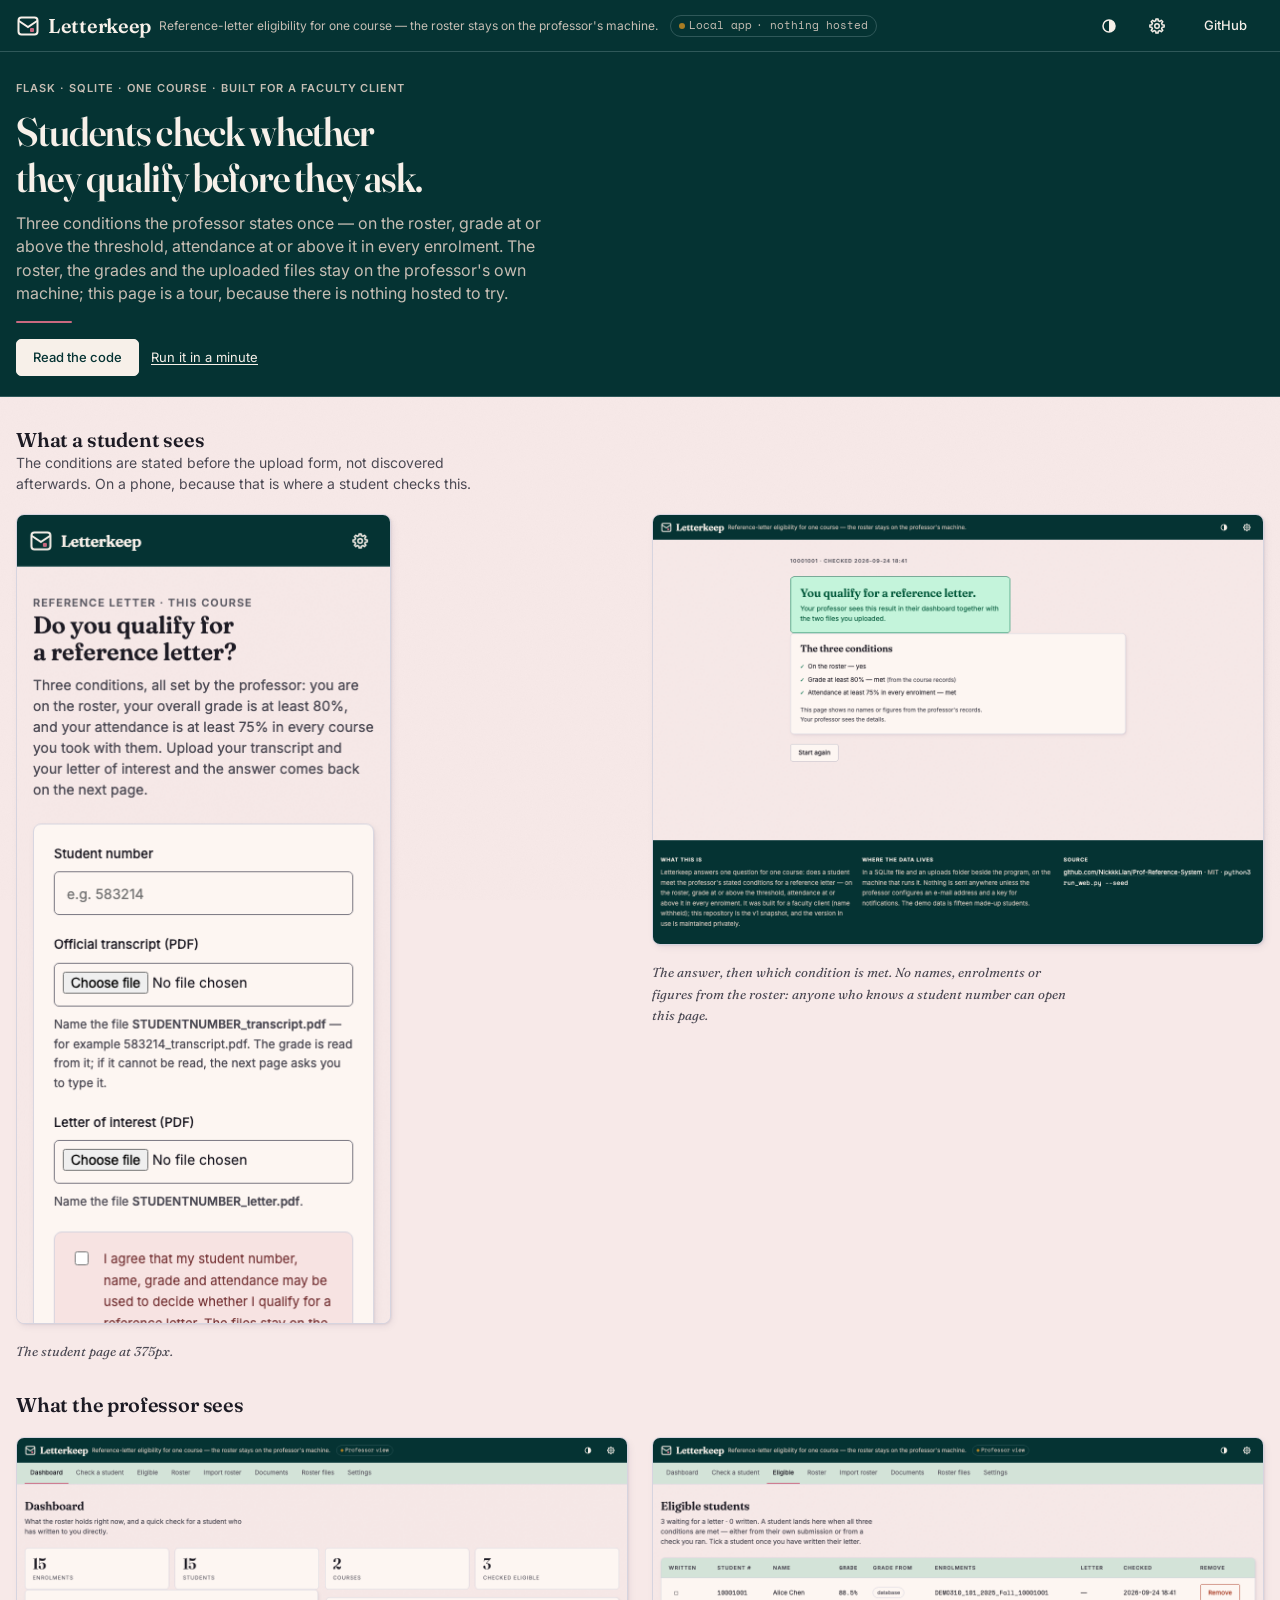
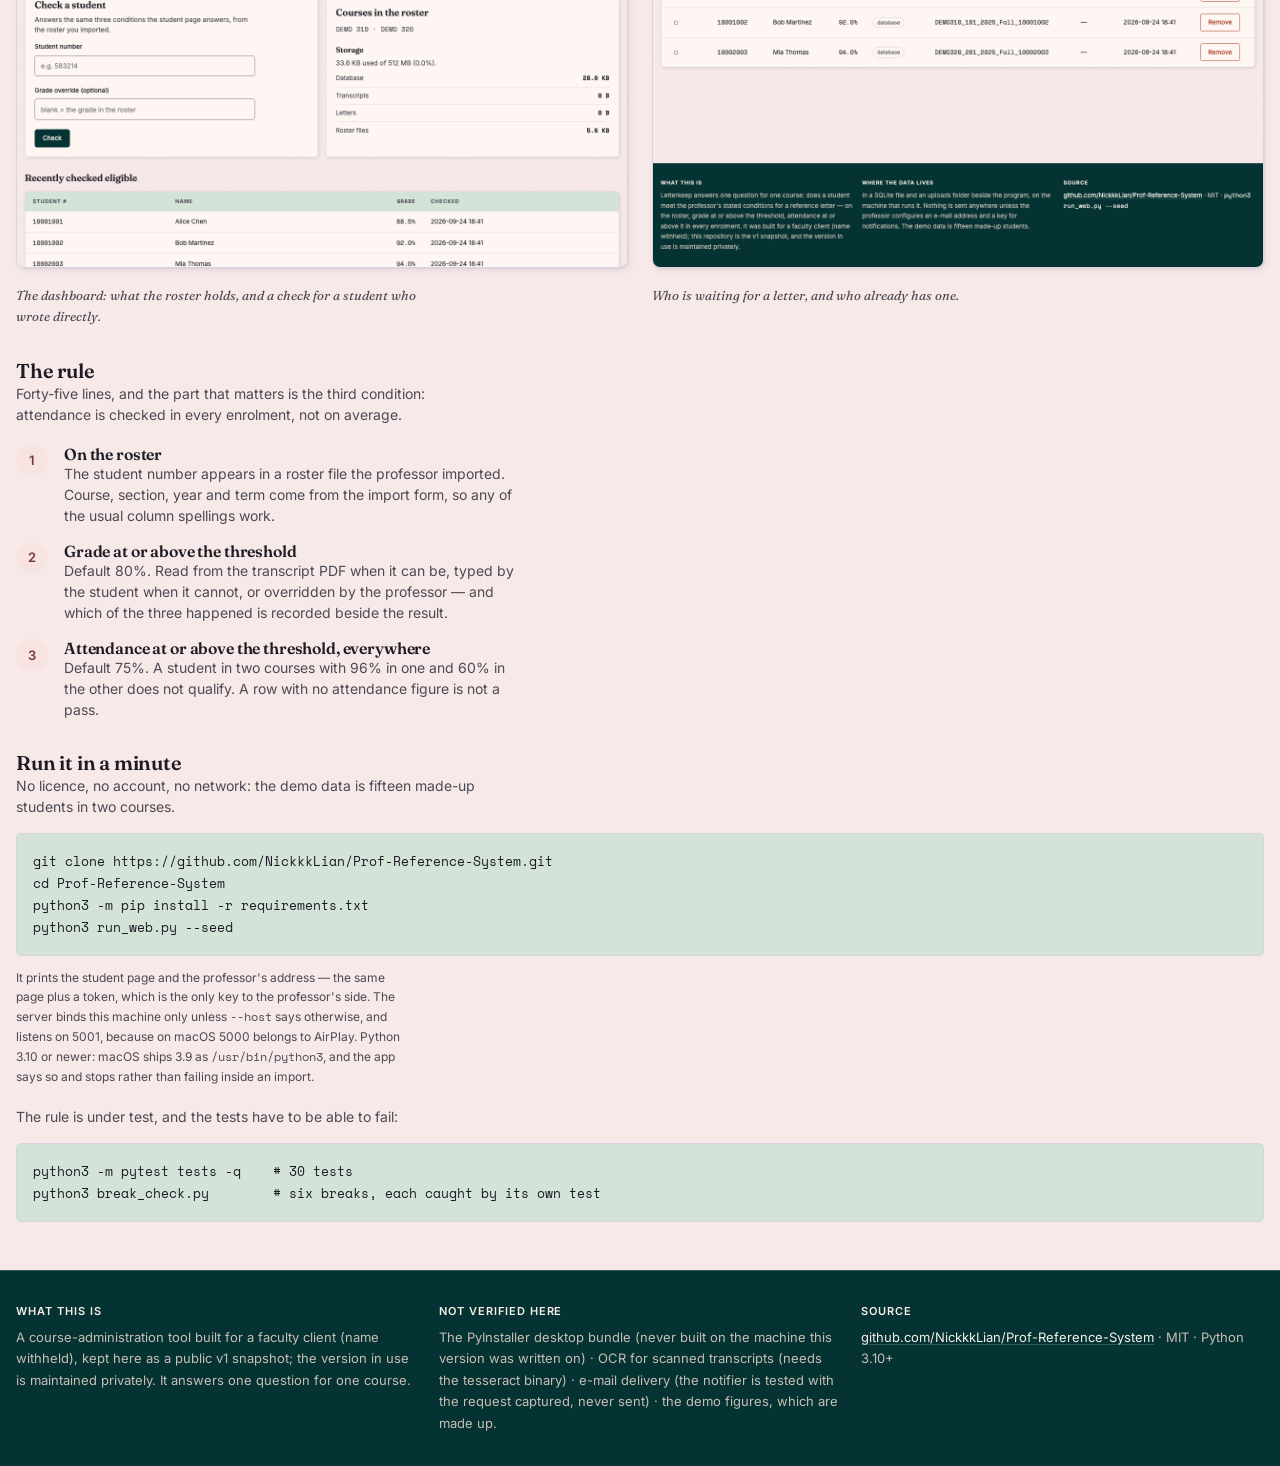
==== commit 1e422fa6: "README and tour page: the test suite has 30 tests The previous commit added four tests; three places" ====
--- a/docs/index.html
+++ b/docs/index.html
@@ -133,7 +133,7 @@
       than failing inside an import.</p>
     <p class="intro" style="margin-top:var(--space-5)">The rule is under test, and the tests have to be able to
       fail:</p>
-<pre><code>python3 -m pytest tests -q    # 26 tests
+<pre><code>python3 -m pytest tests -q    # 30 tests
 python3 break_check.py        # six breaks, each caught by its own test</code></pre>
   </section>
 </main>
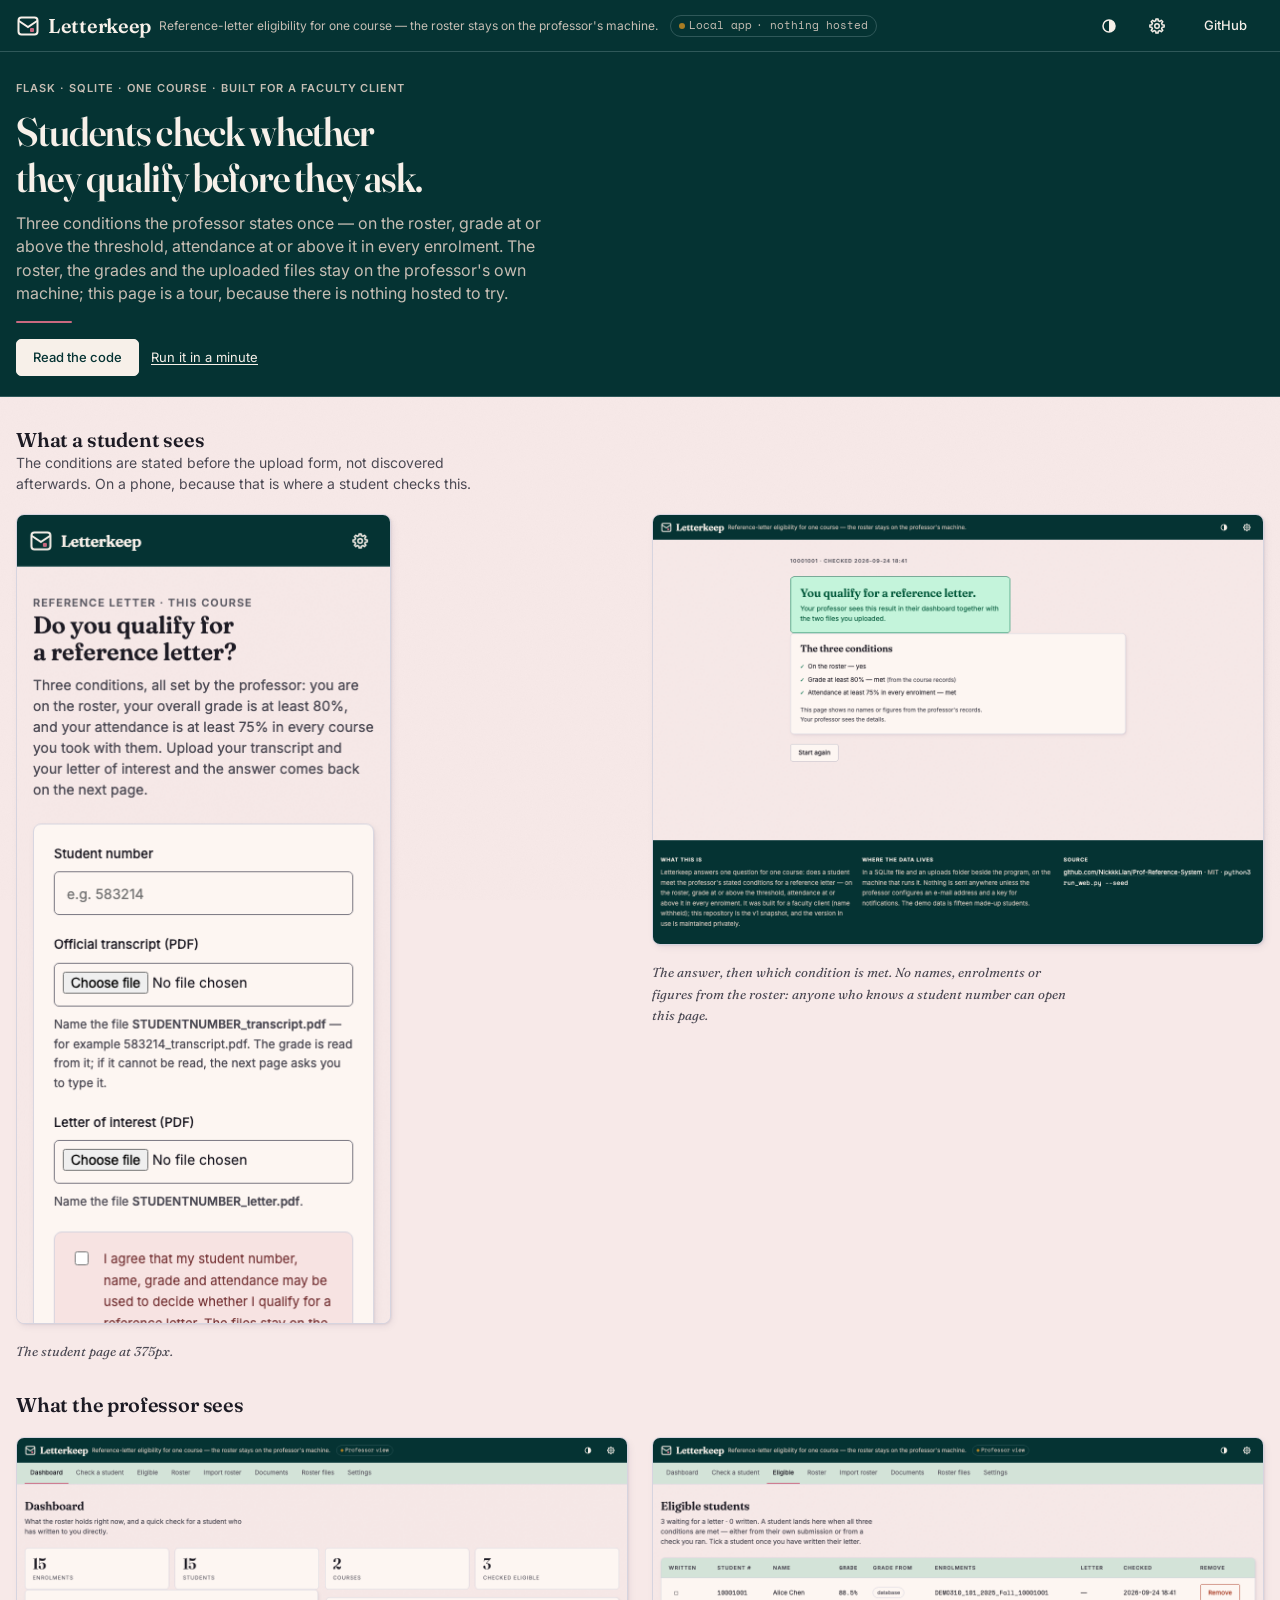
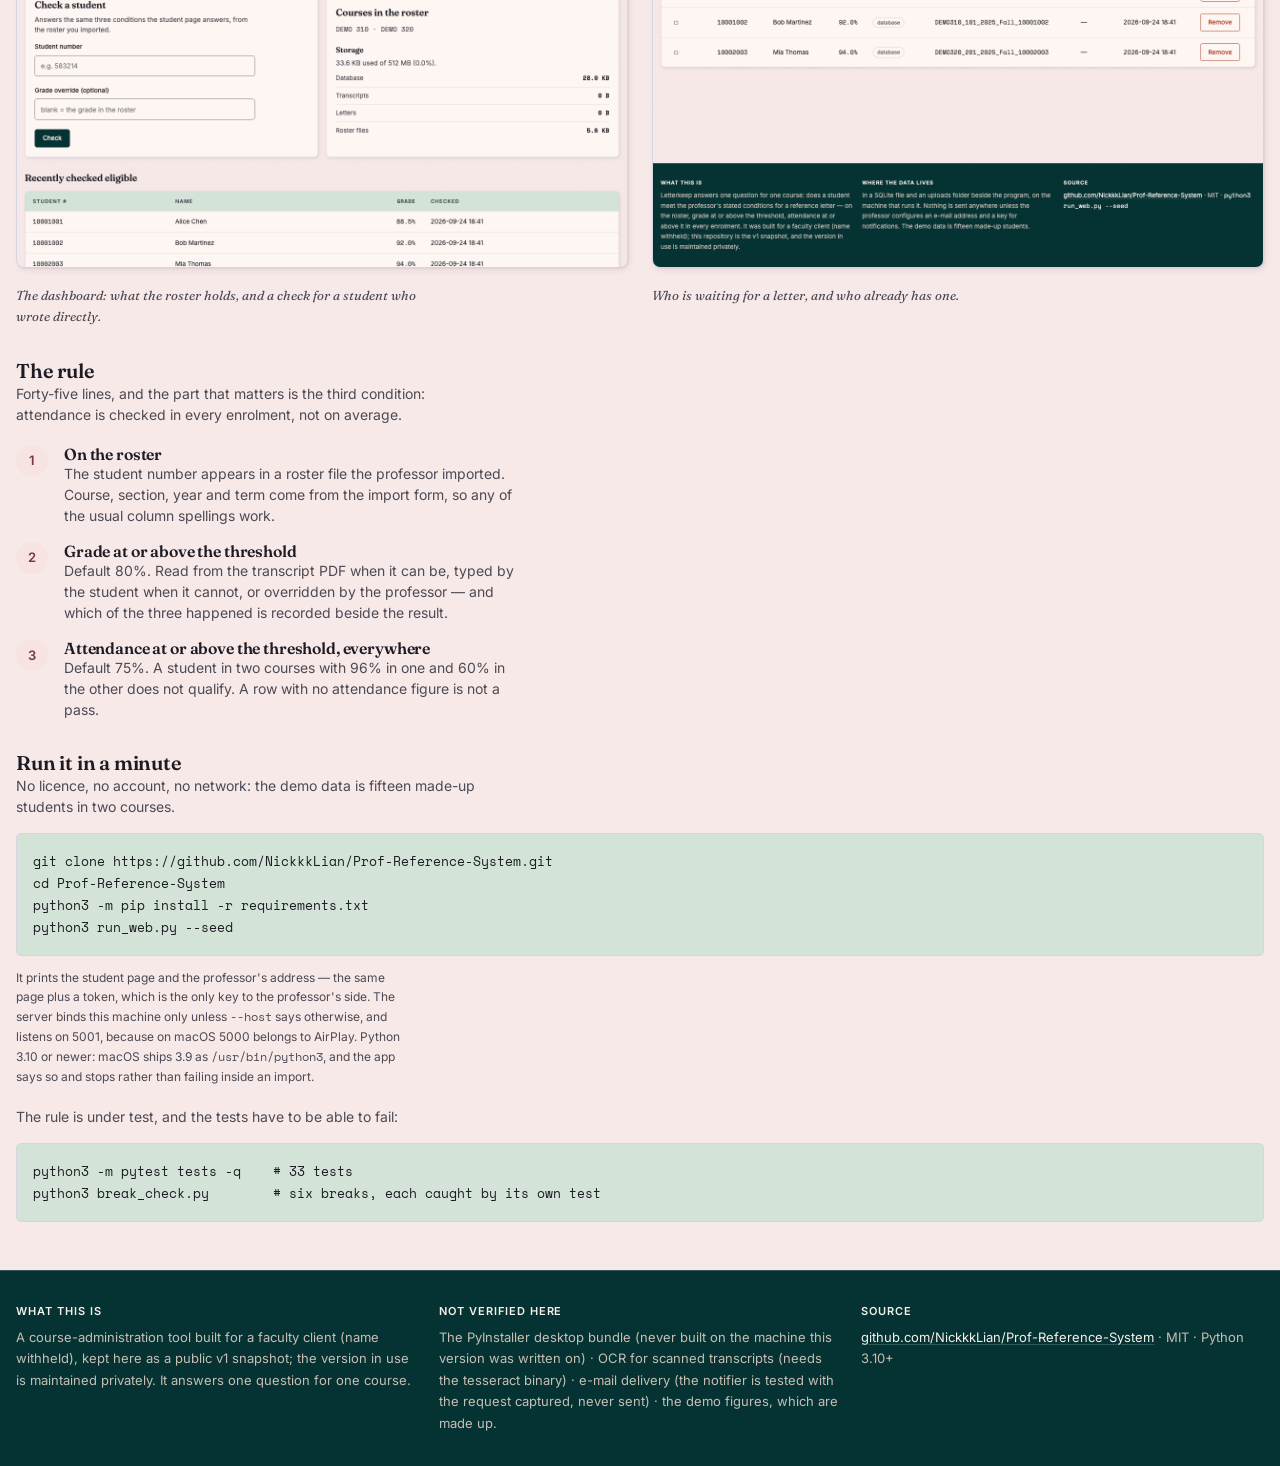
==== commit 08e87ecd: "README and tour page: the test suite has 33 tests Co-Authored-By: Claude Opus 5.5 <noreply@anthropic" ====
--- a/docs/index.html
+++ b/docs/index.html
@@ -133,7 +133,7 @@
       than failing inside an import.</p>
     <p class="intro" style="margin-top:var(--space-5)">The rule is under test, and the tests have to be able to
       fail:</p>
-<pre><code>python3 -m pytest tests -q    # 30 tests
+<pre><code>python3 -m pytest tests -q    # 33 tests
 python3 break_check.py        # six breaks, each caught by its own test</code></pre>
   </section>
 </main>
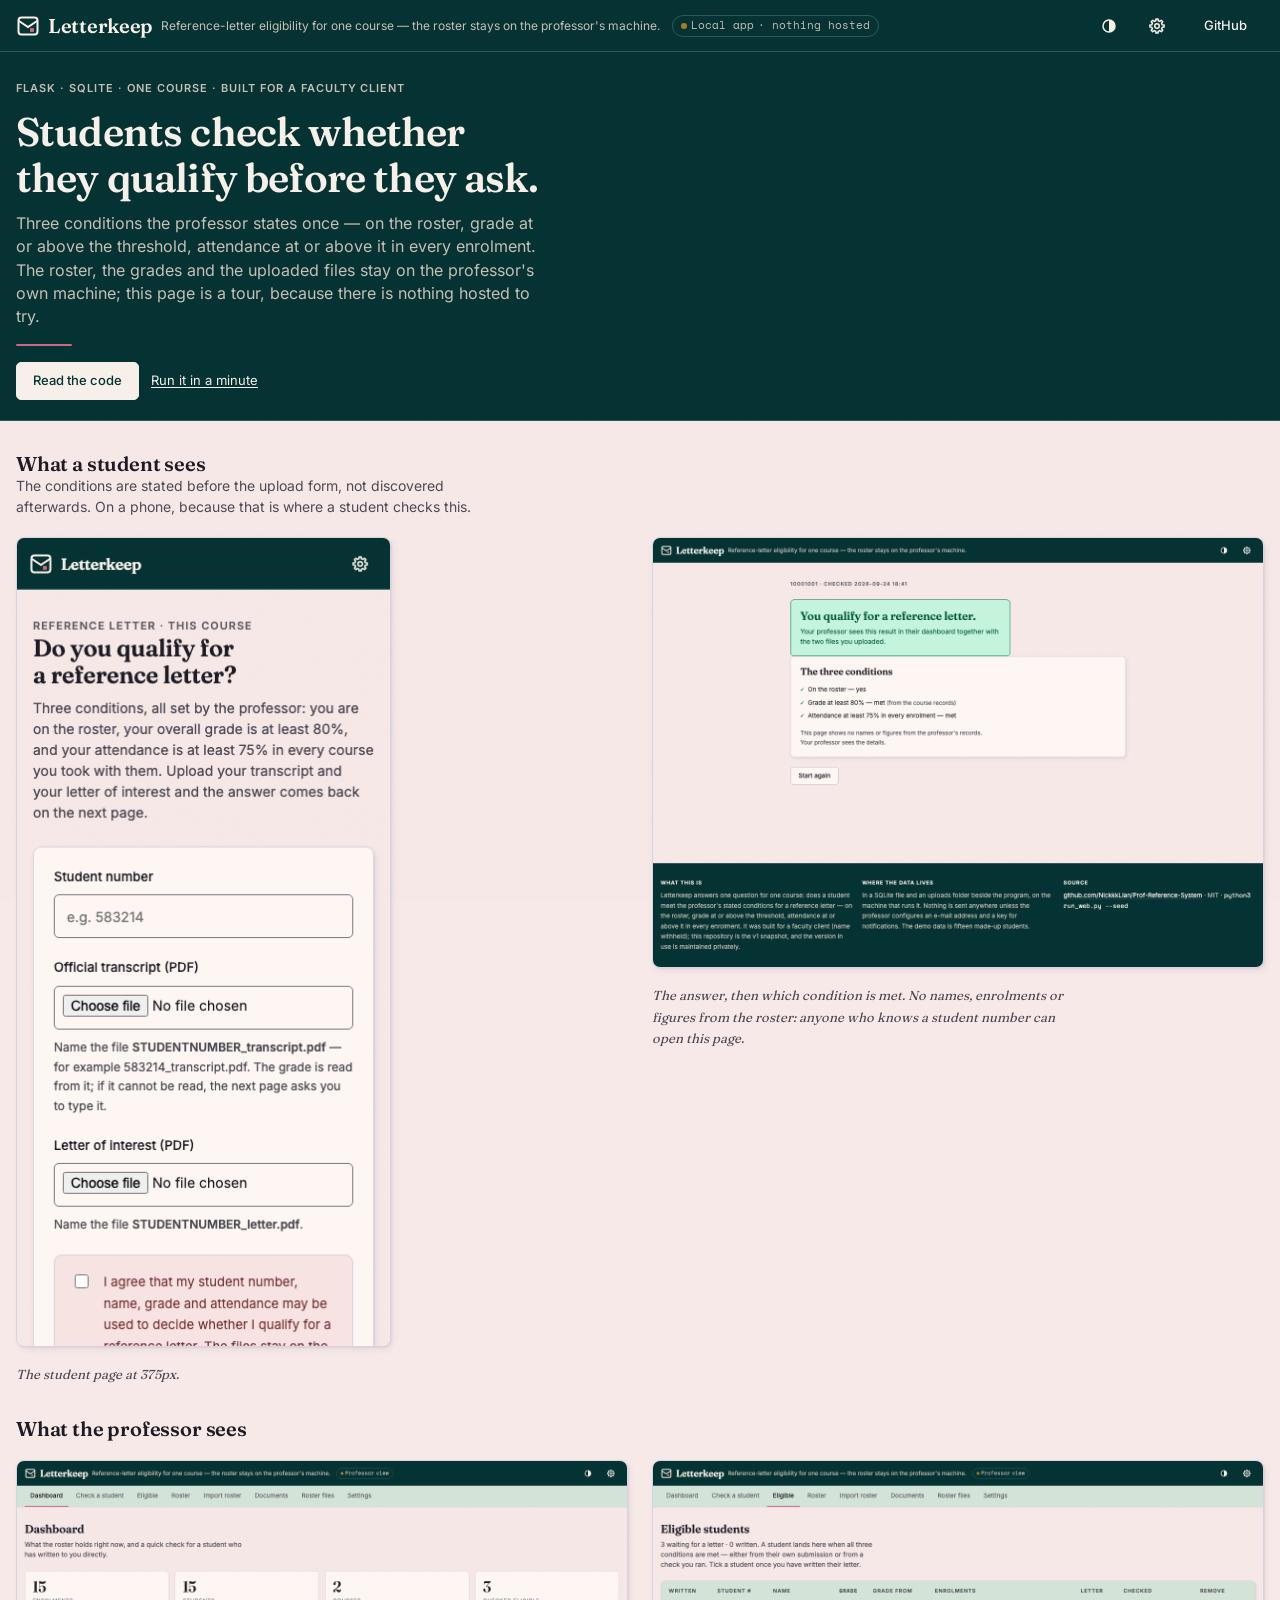
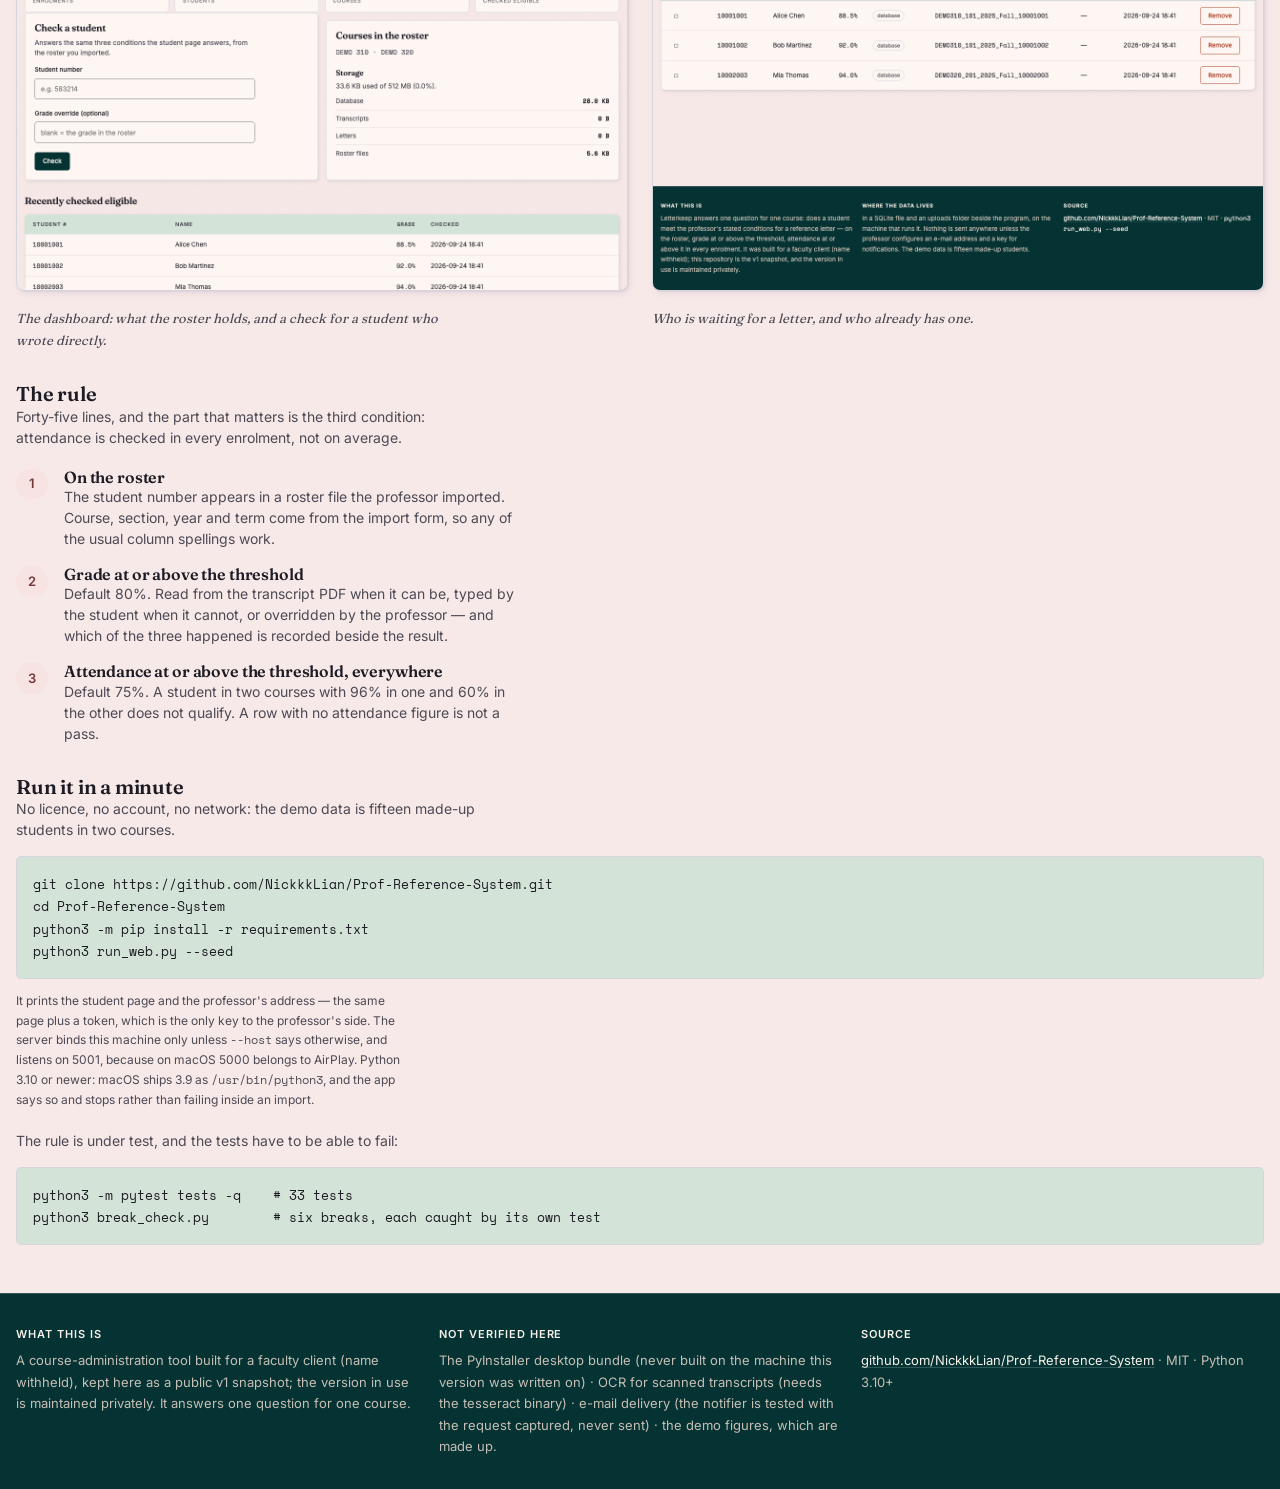
==== commit 6fa9b726: "Fonts served from the repo: no request to a font CDN The app and the tour loaded Fraunces, Inter and" ====
--- a/docs/index.html
+++ b/docs/index.html
@@ -10,9 +10,6 @@
 <title>Letterkeep</title>
 <link rel="icon" href="favicon.svg" type="image/svg+xml">
 <link rel="apple-touch-icon" href="apple-touch-icon.png">
-<link rel="preconnect" href="https://fonts.googleapis.com">
-<link rel="preconnect" href="https://fonts.gstatic.com" crossorigin>
-<link rel="stylesheet" href="https://fonts.googleapis.com/css2?family=Fraunces:ital,opsz,wght@0,9..144,500..600;1,9..144,400&family=Inter:wght@400..600&family=Space+Mono:wght@400;700&display=swap">
 <link rel="stylesheet" href="design-tokens.css">
 <link rel="stylesheet" href="app.css">
 <style>
--- a/docs/design-tokens.css
+++ b/docs/design-tokens.css
@@ -30,7 +30,7 @@
 
   color-scheme: light;
 
-  /* ---- 1. Surfaces: four levels. Lightness AND hue both step (see note 1) ---- */
+  /* ---- 1. Surfaces: four levels. Lightness AND hue both step ---- */
   --paper:          #fdf6f2;   /* cards, table body, inputs - lit plane */
   --surface:        var(--paper); /* v2 name kept: --surface is the card surface */
   --bg:             #f7e9e8;   /* canvas - the local colour of the scene */
@@ -130,7 +130,7 @@
   --viz-grid: var(--border); --viz-axis: var(--text-3);
   --viz-unknown: repeating-linear-gradient(135deg, #bebcc8 0 3px, transparent 3px 7px);
 
-  /* ---- 9. Type (unchanged from v3.1: the brief changed the palette, not the type) ---- */
+  /* ---- 9. Type: self-hosted brand faces, with measured system fallbacks in app.css ---- */
   --font-display: "Fraunces", "Fraunces Fallback", Georgia, "Noto Serif SC", "Songti SC", serif;
   --font-sans:    "Inter", "Inter Fallback", system-ui, -apple-system, "Segoe UI", Roboto, "PingFang SC", "Hiragino Sans GB", "Microsoft YaHei", "Noto Sans CJK SC", sans-serif;
   --font-mono:    "Space Mono", "Space Mono Fallback", ui-monospace, "SF Mono", Menlo, Consolas, "Liberation Mono", monospace;
--- a/docs/app.css
+++ b/docs/app.css
@@ -4,8 +4,14 @@
    palettes --accent is the band colour itself. Two audiences share this sheet: a student on a phone who fills one
    form, and a professor at a desk reading tables. */
 
-/* ===== Fallback faces: until the web fonts load (or if they never do), system fonts are scaled to the measured widths so line lengths and column widths do not jump ===== */
+/* ===== Self-hosted brand faces; OFL licences are alongside the font files ===== */
+@font-face{font-family:Fraunces;src:url("fonts/fraunces.woff2") format("woff2");font-weight:100 900;font-display:swap}
+@font-face{font-family:Inter;src:url("fonts/inter.woff2") format("woff2");font-weight:100 900;font-display:swap}
+@font-face{font-family:"Space Mono";src:url("fonts/space-mono.woff2") format("woff2");font-weight:400;font-display:swap}
+
+/* ===== Fallback faces: system fonts are scaled to approximate the web fonts while they load ===== */
 @font-face{font-family:"Fraunces Fallback";src:local("Georgia"),local("Times New Roman");size-adjust:93.3%}
+@font-face{font-family:"Fraunces Fallback";src:local("Georgia Bold"),local("Georgia-Bold"),local("Times New Roman Bold");font-weight:600 700;size-adjust:92.3%}
 @font-face{font-family:"Inter Fallback";src:local("Helvetica Neue"),local("Arial"),local("Segoe UI");size-adjust:106.5%}
 @font-face{font-family:"Space Mono Fallback";src:local("Menlo Regular"),local("Menlo-Regular"),local("Consolas"),local("DejaVu Sans Mono");size-adjust:101.7%}
 
@@ -114,6 +120,9 @@
 .btn-icon{padding:var(--space-2);min-width:var(--control-h)}
 .btn-wide{width:100%;min-height:var(--touch-min);font-size:var(--text-md)}
 .topbar .btn-primary{background:var(--on-band);border-color:var(--on-band);color:var(--band)}
+/* a disabled primary on the band keeps the disabled look: the band rule above has the same weight as .btn[disabled]
+   and comes later, so without this it would paint a disabled button like a live one (hover too) */
+.topbar .btn.btn-primary[disabled]{color:var(--text-disabled);background:var(--neutral-tint);border-color:var(--border)}
 .topbar .btn-ghost{color:var(--on-band)}
 .actions{display:flex;flex-wrap:wrap;gap:var(--space-3);align-items:center;margin-top:var(--space-5)}
 @media (hover:hover) and (pointer:fine){
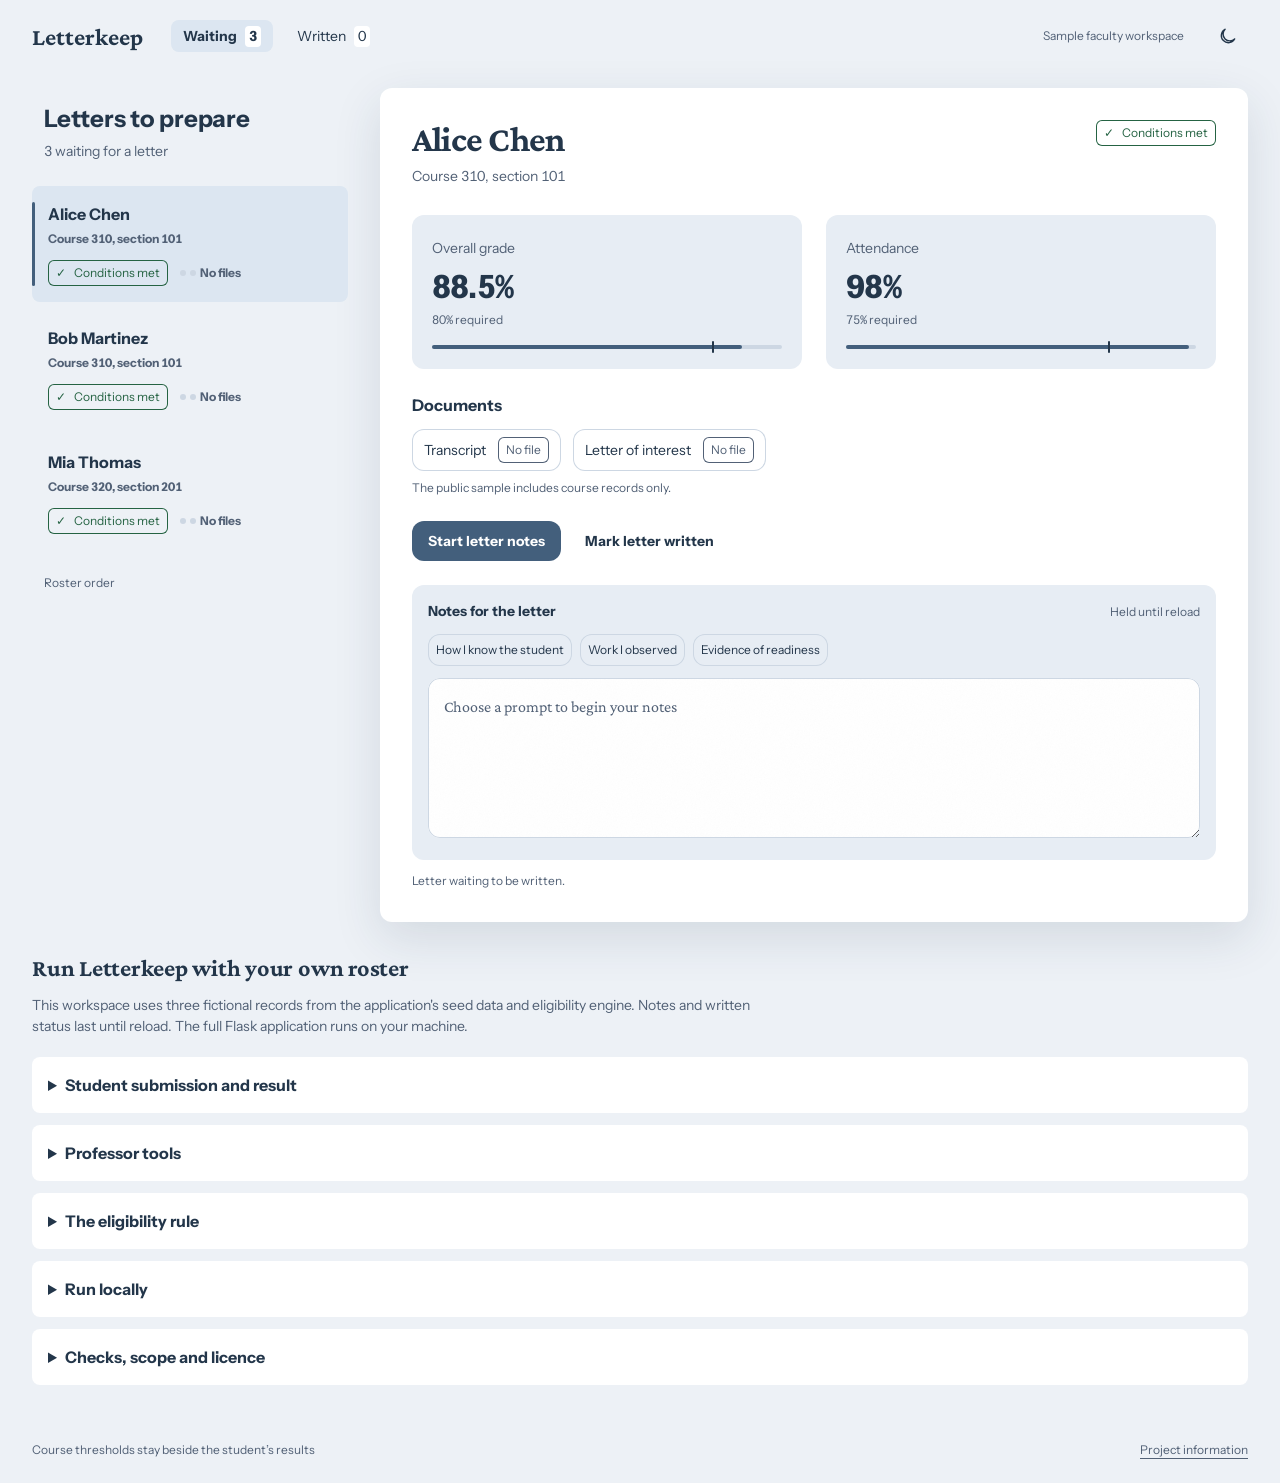
==== commit 47756030: "Port approved round-three Letterkeep workspace Build the public sample from the seeded course record" ====
--- a/docs/index.html
+++ b/docs/index.html
@@ -1,173 +1,43 @@
 <!doctype html>
-<html lang="en">
-<head>
-<meta charset="utf-8">
-<script>/* appearance boot — runs before any stylesheet so the stored palette and light/dark apply on the first paint */(function(){try{var d=document.documentElement,L=window.localStorage,t=L.getItem('nl-theme'),s=L.getItem('nl-scheme');if(s===null){var o=L.getItem('theme')||L.getItem('qm-theme');if(o==='dark'||o==='light')s=o;}if(t==='paper'||t==='ink')d.setAttribute('data-theme',t);if(s==='dark'||s==='light')d.setAttribute('data-scheme',s);}catch(e){}})();</script>
-<meta name="viewport" content="width=device-width, initial-scale=1, viewport-fit=cover">
-<meta name="description" content="Letterkeep — students check whether they qualify for a reference letter before they ask; the roster, the grades and the files never leave the professor's own machine. A Flask app for one course, with the rule under test.">
-<meta name="theme-color" content="#f7e9e8" media="(prefers-color-scheme: light)">
-<meta name="theme-color" content="#130e15" media="(prefers-color-scheme: dark)">
-<title>Letterkeep</title>
-<link rel="icon" href="favicon.svg" type="image/svg+xml">
-<link rel="apple-touch-icon" href="apple-touch-icon.png">
-<link rel="stylesheet" href="design-tokens.css">
-<link rel="stylesheet" href="app.css">
-<style>
-/* the tour page is one column of alternating text and picture; everything else comes from the product's own sheet */
-.plate{background:var(--band);color:var(--on-band);padding:var(--space-6) var(--gutter) var(--space-5);border-bottom:1px solid var(--band-line);position:relative;z-index:1}
-/* the band keeps to the share the design system gives it (47% of a 1280x900 first screen = 427px, top bar included) */
-.plate .actions{margin-top:var(--space-4)}
-.plate .inner{max-width:var(--content-max);margin:0 auto}
-.plate h1{font-size:var(--text-4xl);font-variation-settings:"opsz" var(--opsz-display);letter-spacing:var(--tracking-display);color:var(--on-band);margin-top:var(--space-3);max-width:20ch}
-.plate .lede{margin-top:var(--space-3);color:var(--on-band-2);max-width:var(--measure);font-size:var(--text-lg);line-height:var(--leading-lede)}
-.plate .eyebrow{color:var(--on-band-2)}
-.plate .rule{width:56px;height:2px;background:var(--point);margin-top:var(--space-4);border-radius:1px}
-.plate .actions a.btn-primary{background:var(--on-band);border-color:var(--on-band);color:var(--band)}
-.plate .actions a:not(.btn){color:var(--on-band);font-size:var(--text-sm)}
-figure{margin:0}
-figure img{width:100%;height:auto;border:1px solid var(--border);border-radius:var(--radius-md);box-shadow:var(--shadow-1);background:var(--surface)}
-figure figcaption{margin-top:var(--space-3)}
-.shots{display:grid;gap:var(--space-6);margin-top:var(--space-5)}
-@media (min-width:900px){.shots.two{grid-template-columns:repeat(2,minmax(0,1fr))}}
-.phone img{max-width:375px}
-.steps{list-style:none;margin:var(--space-5) 0 0;padding:0;display:grid;gap:var(--space-4);counter-reset:s}
-.steps li{display:grid;grid-template-columns:2rem minmax(0,1fr);gap:var(--space-4);align-items:start}
-.steps li::before{counter-increment:s;content:counter(s);display:flex;align-items:center;justify-content:center;
-  width:2rem;height:2rem;border-radius:50%;background:var(--accent-tint);color:var(--accent-tint-text);
-  font:var(--weight-semibold) var(--text-sm)/1 var(--font-sans)}
-.steps p{color:var(--text-2);max-width:var(--measure)}
-pre{margin:var(--space-4) 0 0;padding:var(--space-4);background:var(--surface-2);border:1px solid var(--border);
-  border-radius:var(--radius-sm);overflow-x:auto;font:var(--weight-regular) var(--text-sm)/1.7 var(--font-mono)}
-</style>
-</head>
-<body>
-<a class="skip" href="#main">Skip to content</a>
-<header class="topbar">
-  <a class="brand" href="./" aria-label="Letterkeep home">
-    <svg viewBox="0 0 24 24" width="24" height="24" fill="none" aria-hidden="true" focusable="false"><rect x="2.5" y="3.5" width="19" height="17" rx="3" stroke="currentColor" stroke-width="2"/><path d="M3 7l9 6 9-6" stroke="currentColor" stroke-width="2" stroke-linecap="round"/><rect x="14" y="14" width="4" height="4" rx="1" fill="var(--point)"/></svg>
-    <b>Letterkeep</b><span>Reference-letter eligibility for one course — the roster stays on the professor's machine.</span>
-  </a>
-  <span class="pill" title="This page is a tour: the app is a Flask server you run yourself, so there is nothing to try online.">Local app<span class="long"> · nothing hosted</span></span>
-  <button class="btn btn-ghost btn-icon" id="theme" aria-label="Dark mode" aria-pressed="false" title="Dark mode"><svg viewBox="0 0 24 24" width="18" height="18" fill="none" aria-hidden="true" focusable="false"><circle cx="12" cy="12" r="8" stroke="currentColor" stroke-width="2"/><path d="M12 4a8 8 0 0 1 0 16z" fill="currentColor"/></svg></button>
-  <button type="button" class="btn btn-ghost btn-icon" id="nl-settings-button" aria-haspopup="dialog" aria-label="Settings" title="Settings"><svg viewBox="0 0 24 24" width="18" height="18" fill="none" stroke="currentColor" stroke-width="2" stroke-linejoin="round" aria-hidden="true" focusable="false"><path d="M10.34 5.10L10.58 2.51L13.42 2.51L13.66 5.10A7.1 7.1 0 0 1 15.71 5.95L17.71 4.28L19.72 6.29L18.05 8.29A7.1 7.1 0 0 1 18.90 10.34L21.49 10.58L21.49 13.42L18.90 13.66A7.1 7.1 0 0 1 18.05 15.71L19.72 17.71L17.71 19.72L15.71 18.05A7.1 7.1 0 0 1 13.66 18.90L13.42 21.49L10.58 21.49L10.34 18.90A7.1 7.1 0 0 1 8.29 18.05L6.29 19.72L4.28 17.71L5.95 15.71A7.1 7.1 0 0 1 5.10 13.66L2.51 13.42L2.51 10.58L5.10 10.34A7.1 7.1 0 0 1 5.95 8.29L4.28 6.29L6.29 4.28L8.29 5.95A7.1 7.1 0 0 1 10.34 5.10Z"/><circle cx="12" cy="12" r="3"/></svg></button>
-  <a class="btn btn-ghost gh" href="https://github.com/NickkkLian/Prof-Reference-System" rel="noopener">GitHub</a>
-</header>
+<html lang="en" data-theme="light"><head><meta charset="utf-8"><meta name="viewport" content="width=device-width,initial-scale=1"><meta name="description" content="A sample reference-letter queue, course evidence and notes. Run the full local application with your own roster."><title>Letterkeep — Reference letters</title><script src="theme.js"></script><link rel="stylesheet" href="fonts.css"><link rel="stylesheet" href="tokens.css"><link rel="stylesheet" href="base.css"><link rel="stylesheet" href="style.css"></head>
+<body data-project="letterkeep"><a class="skip" href="#main">Skip to work</a>
 
-<section class="plate" aria-labelledby="h">
-  <div class="inner">
-    <span class="eyebrow">Flask · SQLite · one course · built for a faculty client</span>
-    <h1 id="h">Students check whether they qualify before they ask.</h1>
-    <p class="lede">Three conditions the professor states once — on the roster, grade at or above the threshold,
-      attendance at or above it in every enrolment. The roster, the grades and the uploaded files stay on the
-      professor's own machine; this page is a tour, because there is nothing hosted to try.</p>
-    <div class="rule" aria-hidden="true"></div>
-    <div class="actions">
-      <a class="btn btn-primary" href="https://github.com/NickkkLian/Prof-Reference-System" rel="noopener">Read the code</a>
-      <a href="#run">Run it in a minute</a>
-    </div>
-  </div>
-</section>
-
-<main id="main">
-  <section>
-    <h2>What a student sees</h2>
-    <p class="intro">The conditions are stated before the upload form, not discovered afterwards. On a phone, because
-      that is where a student checks this.</p>
-    <div class="shots two">
-      <figure class="phone">
-        <img src="screenshot-student.png" alt="The student page on a phone: the three conditions, then fields for the student number, the transcript and the letter of interest." width="375" height="812">
-        <figcaption class="caption">The student page at 375px.</figcaption>
-      </figure>
-      <figure>
-        <img src="screenshot-result.png" alt="The result page: a sentence saying the student qualifies, then which of the three conditions are met." width="1280" height="900">
-        <figcaption class="caption">The answer, then which condition is met. No names, enrolments or figures from
-          the roster: anyone who knows a student number can open this page.</figcaption>
-      </figure>
-    </div>
-  </section>
-
-  <section>
-    <h2>What the professor sees</h2>
-    <div class="shots two">
-      <figure>
-        <img src="screenshot-dashboard.png" alt="The professor's dashboard: counts for enrolments, students, courses and eligible students; a form to check one student; recent checks." width="1280" height="900">
-        <figcaption class="caption">The dashboard: what the roster holds, and a check for a student who wrote
-          directly.</figcaption>
-      </figure>
-      <figure>
-        <img src="screenshot-eligible.png" alt="The eligible list: students waiting for a letter, with grade, source of the grade, enrolments and a download for their letter of interest." width="1280" height="900">
-        <figcaption class="caption">Who is waiting for a letter, and who already has one.</figcaption>
-      </figure>
-    </div>
-  </section>
-
-  <section>
-    <h2>The rule</h2>
-    <p class="intro">Forty-five lines, and the part that matters is the third condition: attendance is checked in
-      every enrolment, not on average.</p>
-    <ol class="steps">
-      <li><div><h3>On the roster</h3><p>The student number appears in a roster file the professor imported. Course,
-        section, year and term come from the import form, so any of the usual column spellings work.</p></div></li>
-      <li><div><h3>Grade at or above the threshold</h3><p>Default 80%. Read from the transcript PDF when it can be,
-        typed by the student when it cannot, or overridden by the professor — and which of the three happened is
-        recorded beside the result.</p></div></li>
-      <li><div><h3>Attendance at or above the threshold, everywhere</h3><p>Default 75%. A student in two courses with
-        96% in one and 60% in the other does not qualify. A row with no attendance figure is not a pass.</p></div></li>
-    </ol>
-  </section>
-
-  <section id="run">
-    <h2>Run it in a minute</h2>
-    <p class="intro">No licence, no account, no network: the demo data is fifteen made-up students in two courses.</p>
-<pre><code>git clone https://github.com/NickkkLian/Prof-Reference-System.git
+<header data-header-form="queue-switch"><p class="wordmark">Letterkeep</p><nav class="folders segmented" aria-label="Letter folders"><button id="waiting-folder" aria-current="page">Waiting <span id="waiting-count">3</span></button><button id="written-folder">Written <span id="written-count">0</span></button></nav><p class="local-copy">Sample faculty workspace</p></header>
+<div class="desk working-object" data-alignment="queue-and-record-two-pane">
+ <aside class="inbox"><div class="inbox-heading"><h2>Letters to prepare</h2><p id="queue-summary">3 waiting for a letter</p></div><div id="student-list"></div><p class="queue-note">Roster order <span class="key-hint">J / K to move</span></p></aside>
+ <main id="main" class="student-record panel raised"><section id="empty-record" hidden><h1>No letters written yet</h1><p>Choose Waiting to open a record.</p></section><div class="record-content"><div class="student-heading"><div><h1 id="student-name">Alice Chen</h1><p id="student-number">Course 310, section 101</p></div><span class="badge success">Conditions met</span></div><section class="metrics"><div class="metric"><span>Overall grade</span><strong id="grade">88.5%</strong><p>80% required</p><div class="metric-track"><span id="grade-bar"></span><i style="left:80%"></i></div></div><div class="metric"><span>Attendance</span><strong id="attendance">98%</strong><p>75% required</p><div class="metric-track"><span id="attendance-bar"></span><i style="left:75%"></i></div></div></section><section class="documents"><h3>Documents</h3><div class="file-chips"><span>Transcript <span class="badge">No file</span></span><span>Letter of interest <span class="badge">No file</span></span></div><p>The public sample includes course records only.</p></section><div class="record-actions"><button class="primary" data-main-action id="start-notes">Start letter notes</button><button class="ghost" id="mark-written">Mark letter written</button></div><section id="notes-section"><div class="notes-heading"><label for="notes">Notes for the letter</label><span>Held until reload</span></div><div class="prompt-chips"><button data-prompt="How I know the student">How I know the student</button><button data-prompt="Work I observed">Work I observed</button><button data-prompt="Evidence of readiness">Evidence of readiness</button></div><textarea id="notes" rows="5" aria-label="Letter notes" placeholder="Choose a prompt to begin your notes"></textarea></section><p id="record-status" role="status">Letter waiting to be written.</p></div></main>
+</div>
+<section class="project-guide" aria-labelledby="guide-title">
+  <h2 id="guide-title">Run Letterkeep with your own roster</h2>
+  <p>This workspace uses three fictional records from the application's seed data and eligibility engine. Notes and written status last until reload. The full Flask application runs on your machine.</p>
+  <div class="guide-grid">
+    <details><summary>Student submission and result</summary>
+      <p>The student sees the conditions before submitting their student number, transcript PDF, letter of interest and consent. A PDF grade is used when available, with manual entry as the fallback. The result shows which conditions are met, with roster names and enrolments kept private.</p>
+      <div class="guide-shots"><figure><img src="screenshot-student.png" alt="Student submission form in the local app" loading="lazy"><figcaption>Student submission</figcaption></figure><figure><img src="screenshot-result.png" alt="Eligibility result in the local app" loading="lazy"><figcaption>Result and conditions</figcaption></figure></div>
+    </details>
+    <details><summary>Professor tools</summary>
+      <p>The local professor dashboard has counts, recent checks and a quick student check. Eligible students can be marked written, moved back or removed. Uploaded documents can be downloaded. Roster, import, roster files, documents and threshold/notification settings retain their own pages.</p>
+      <div class="guide-shots"><figure><img src="screenshot-dashboard.png" alt="Professor dashboard in the local app" loading="lazy"><figcaption>Dashboard and recent checks</figcaption></figure><figure><img src="screenshot-eligible.png" alt="Eligible student list in the local app" loading="lazy"><figcaption>Waiting and written letters</figcaption></figure></div>
+    </details>
+    <details><summary>The eligibility rule</summary>
+      <ol><li>The student number must appear in an imported roster.</li><li>The grade must meet the threshold, initially 80%. Its source is recorded, including professor overrides.</li><li>Attendance must meet the threshold, initially 75%, in every enrolment. A missing rate or one course below the threshold fails this condition.</li></ol>
+      <p>Roster imports accept common column spellings in any order and case. Course, section, year and term come from the import form. Absence values of 0.04 and 4 both mean four percent.</p>
+    </details>
+    <details id="run"><summary>Run locally</summary>
+      <pre><code>git clone https://github.com/NickkkLian/Prof-Reference-System.git
 cd Prof-Reference-System
 python3 -m pip install -r requirements.txt
 python3 run_web.py --seed</code></pre>
-    <p class="hint" style="margin-top:var(--space-3)">It prints the student page and the professor's address — the
-      same page plus a token, which is the only key to the professor's side. The server binds this machine only
-      unless <code>--host</code> says otherwise, and listens on 5001, because on macOS 5000 belongs to AirPlay.
-      Python 3.10 or newer: macOS ships 3.9 as <code>/usr/bin/python3</code>, and the app says so and stops rather
-      than failing inside an import.</p>
-    <p class="intro" style="margin-top:var(--space-5)">The rule is under test, and the tests have to be able to
-      fail:</p>
-<pre><code>python3 -m pytest tests -q    # 33 tests
-python3 break_check.py        # six breaks, each caught by its own test</code></pre>
-  </section>
-</main>
+      <p>Python 3.10 or newer. The seed contains fifteen fictional students in two courses. The server listens on this machine at port 5001 and prints separate student and professor addresses. The professor address is the access key. SQLite, rosters and uploads stay on the machine running the app.</p>
+    </details>
+    <details><summary>Checks, scope and licence</summary>
+      <pre><code>python3 -m pytest tests -q
+python3 break_check.py</code></pre>
+      <p>This public v1 snapshot was built for a faculty client whose name is withheld. The version in use is maintained privately. Desktop packaging, scanned-transcript OCR and actual email delivery require separate checks. Notifications send only when both an address and an API key are configured.</p>
+      <p><a href="https://github.com/NickkkLian/Prof-Reference-System">Source and full documentation</a> · <a href="https://github.com/NickkkLian/Prof-Reference-System/blob/main/LICENSE">MIT licence</a></p>
+    </details>
+  </div>
+</section>
+<footer><span>Course thresholds stay beside the student’s results</span><a href="https://github.com/NickkkLian/Prof-Reference-System">Project information</a></footer><div class="toast" id="undo-toast" hidden role="status"><span>Letter marked written</span><button id="undo">Undo</button></div>
 
-<footer class="honest">
-  <dl class="inner">
-    <div><dt>What this is</dt>
-    <dd>A course-administration tool built for a faculty client (name withheld), kept here as a public v1 snapshot;
-      the version in use is maintained privately. It answers one question for one course.</dd></div>
-    <div><dt>Not verified here</dt>
-    <dd>The PyInstaller desktop bundle (never built on the machine this version was written on) · OCR for scanned
-      transcripts (needs the tesseract binary) · e-mail delivery (the notifier is tested with the request captured,
-      never sent) · the demo figures, which are made up.</dd></div>
-    <div><dt>Source</dt>
-    <dd><a href="https://github.com/NickkkLian/Prof-Reference-System" rel="noopener">github.com/NickkkLian/Prof-Reference-System</a>
-      · MIT · Python 3.10+</dd></div>
-  </dl>
-</footer>
-<script src="appearance.js"></script>
-<script>
-  Appearance.bindToggle(document.getElementById('theme'));
-  Appearance.bindSettings(document.getElementById('nl-settings-button'));
-  Array.prototype.forEach.call(document.querySelectorAll('a[href^="#"]:not(.skip)'), function (a) {
-    a.addEventListener('click', function () {
-      var target = document.getElementById(a.getAttribute('href').slice(1));
-      if (!target) return;
-      var h = target.matches('h1, h2, h3') ? target : (target.querySelector('h2, h3') || target);
-      if (!h.hasAttribute('tabindex')) h.setAttribute('tabindex', '-1');
-      setTimeout(function () { h.focus(); }, 0);
-    });
-  });
-  document.querySelector('.skip').addEventListener('click', function (e) {
-    e.preventDefault();
-    var h = document.querySelector('main h2') || document.getElementById('main');
-    if (h && !h.hasAttribute('tabindex')) h.setAttribute('tabindex', '-1');
-    h.focus();
-  });
-</script>
-</body>
-</html>
+<script src="base.js"></script><script src="data.js"></script><script src="app.js"></script></body></html>
--- a/docs/fonts.css
+++ b/docs/fonts.css
@@ -0,0 +1,4 @@
+@font-face { font-family: "Crimson Pro"; src: url("fonts/CrimsonPro-Regular.woff2") format("woff2"); font-weight: 400; font-style: normal; font-display: swap; }
+@font-face { font-family: "Crimson Pro"; src: url("fonts/CrimsonPro-Bold.woff2") format("woff2"); font-weight: 700; font-style: normal; font-display: swap; }
+@font-face { font-family: "Instrument Sans"; src: url("fonts/InstrumentSans-Regular.woff2") format("woff2"); font-weight: 400; font-style: normal; font-display: swap; }
+@font-face { font-family: "Instrument Sans"; src: url("fonts/InstrumentSans-Bold.woff2") format("woff2"); font-weight: 700; font-style: normal; font-display: swap; }
--- a/docs/tokens.css
+++ b/docs/tokens.css
@@ -0,0 +1,2 @@
+:root { --display: "Crimson Pro",serif; --body: "Instrument Sans",sans-serif; --mono: "Instrument Sans",sans-serif; --radius: 8px; --surface-radius: 10px; --base: #edf1f6; --surface: #ffffff; --soft: #e7edf4; --text: #23364a; --muted: #526176; --line: #cdd7e3; --accent: #435f7c; --selection: #dce6f1; --shadow-color: #22364c20; }
+:root[data-theme=dark] { --base: #17232f; --surface: #223142; --soft: #2c3c50; --text: #f1f5fa; --muted: #b5c4d5; --line: #455970; --accent: #b1cbe7; --selection: #344e6a; --shadow-color: #08111e80; --on-accent: var(--base); }
--- a/docs/base.css
+++ b/docs/base.css
@@ -0,0 +1,78 @@
+* { box-sizing: border-box; border-radius: inherit; }
+:root { --radius: 8px; --surface-radius: 12px; --ease: cubic-bezier(.23,1,.32,1); --shadow: 0 16px 48px var(--shadow-color); --mask: #000; --success: #256343; --success-soft: #e5f3e9; --warning: #795015; --warning-soft: #fff1d6; --danger: #a12c38; --danger-soft: #fce8ea; --on-accent: #fff; --backdrop: #10182780; border-radius: var(--radius); }
+:root[data-theme=dark] { --success: #a4dabb; --success-soft: #1c392a; --warning: #f1cf90; --warning-soft: #46381e; --danger: #f6b0b9; --danger-soft: #4c2630; }
+body { margin: 0; background: var(--base); color: var(--text); font: 16px/1.5 var(--body); font-variant-numeric: tabular-nums; }
+button, input, select, textarea { font: inherit; color: inherit; }
+button, select, summary { cursor: pointer; }
+button, .button { display: inline-flex; justify-content: center; align-items: center; gap: 8px; height: 40px; padding: 0 16px; border: 0; background: var(--soft); text-decoration: none; font-size: 14px; font-weight: 700; white-space: nowrap; transition: transform 160ms var(--ease), opacity 180ms var(--ease); }
+button:active, .button:active { transform: scale(.97); }
+button:disabled { opacity: .5; cursor: default; }
+button:hover, .button:hover { opacity: .85; }
+.primary { color: var(--on-accent); background: var(--accent); }
+.ghost { background: transparent; }
+.icon-button { width: 40px; padding: 8px; flex-shrink: 0; }
+svg.icon { display: block; width: 20px; height: 20px; fill: none; stroke: currentColor; stroke-width: 1.7; stroke-linecap: round; stroke-linejoin: round; }
+input, textarea, select { border: 0; background: var(--surface); box-shadow: inset 0 0 0 1px var(--line); }
+::placeholder { color: var(--muted); opacity: 1; }
+input, select { height: 40px; padding: 8px 12px; min-width: 0; }
+select { appearance: none; padding-right: 32px; }
+textarea { padding: 16px; resize: vertical; width: 100%; }
+a { color: inherit; text-underline-offset: 4px; }
+button, a, input, textarea, summary { outline-offset: 4px; }
+:focus-visible { outline: 2px solid var(--accent); }
+h1,h2,h3,p,figure,pre,dl,dd { margin: 0; }
+h1 { font: 700 clamp(32px,3.34vw,48px)/1.08 var(--display); letter-spacing: -.02em; }
+h2 { font: 700 24px/1.2 var(--display); letter-spacing: -.01em; }
+h3 { font-size: 16px; }
+.muted, small { color: var(--muted); }
+small { font-size: 12px; }
+.panel { border-radius: var(--surface-radius); background: var(--surface); }
+.raised { box-shadow: var(--shadow); }
+.badge { display: inline-flex; align-items: center; gap: 8px; border-radius: 999px; background: var(--soft); color: var(--muted); padding: 4px 8px; font-size: 12px; font-weight: 700; white-space: nowrap; }
+.badge::before { content: ''; width: 6px; height: 6px; border-radius: 50%; background: currentColor; }
+.badge.success { color: var(--success); background: var(--success-soft); }
+.badge.warning { color: var(--warning); background: var(--warning-soft); }
+.badge.danger { color: var(--danger); background: var(--danger-soft); }
+.segmented { display: inline-flex; gap: 4px; padding: 4px; background: var(--soft); width: fit-content; position: relative; }
+.segmented button { background: transparent; height: 32px; padding: 0 12px; position: relative; z-index: 1; }
+.segmented button[aria-pressed=true], .segmented button[aria-current] { color: var(--text); }
+.segment-indicator { position: absolute; top: 4px; left: 4px; height: 32px; width: var(--segment-width, 0px); background: var(--surface); box-shadow: 0 2px 8px var(--shadow-color); transition: transform 180ms var(--ease); pointer-events: none; }
+.tab-scroll { max-width: 100%; overflow: auto; scrollbar-width: none; mask-image: linear-gradient(to right, var(--mask) 94%, transparent); }
+.tab-overflow { position: relative; min-width: 0; max-width: 100%; --scroll-surface: var(--surface); }
+.tab-overflow .tab-scroll { mask-image: none; }
+.tab-overflow.is-overflow::after { content: ''; position: absolute; top: 0; right: 0; bottom: 0; width: 72px; background: linear-gradient(to right,transparent,var(--scroll-surface) 70%); z-index: 2; pointer-events: none; border-radius: 0; }
+.tab-overflow .tab-more { position: absolute; top: 0; right: 0; z-index: 3; height: 40px; padding: 0 8px; font-size: 12px; background: var(--scroll-surface); }
+.tab-overflow.is-overflow .tab-scroll { padding-right: 40px; }
+.table-scroll { overflow: auto; min-width: 0; }
+table { width: 100%; border-spacing: 0; border-collapse: collapse; font-size: 14px; }
+th { text-align: left; font-size: 12px; font-weight: 700; color: var(--muted); position: sticky; top: 0; background: var(--surface); z-index: 2; height: 40px; white-space: nowrap; }
+td { height: 44px; }
+th,td { padding: 8px 12px; border-bottom: 1px solid var(--line); border-bottom-left-radius: 0; border-bottom-right-radius: 0; }
+th button { height: 32px; padding: 0; font-size: 12px; background: transparent; color: inherit; }
+td.num, th.num { text-align: right; font-family: var(--mono, var(--body)); }
+tbody tr { cursor: pointer; }
+tbody tr:hover { background: var(--soft); }
+tbody tr.selected-row { background: var(--selection); }
+.row-detail td { height: auto; background: var(--soft); white-space: normal; }
+dialog { border: 0; background: var(--surface); color: var(--text); padding: 24px; box-shadow: var(--shadow); width: min(600px,calc(100% - 32px)); max-height: calc(100vh - 32px); transition: transform 220ms var(--ease), opacity 180ms var(--ease); }
+dialog::backdrop { background: var(--backdrop); }
+dialog.sheet { position: fixed; inset: 0 0 0 auto; margin: 0; height: 100dvh; max-height: 100dvh; width: min(880px,100%); border-radius: var(--surface-radius) 0 0 var(--surface-radius); transform: translateX(0); transition: transform 220ms var(--ease), opacity 180ms var(--ease); }
+dialog.sheet[open] { @starting-style { transform: translateX(32px); opacity: 0; } }
+.dialog-title { display: flex; align-items: center; justify-content: space-between; gap: 16px; margin-bottom: 16px; }
+.dialog-title .close { width: 40px; padding: 8px; }
+.dialog-actions { display: flex; gap: 8px; margin-top: 24px; flex-wrap: wrap; }
+.toast { position: fixed; bottom: 24px; left: 50%; transform: translateX(-50%); z-index: 30; display: flex; align-items: center; gap: 16px; padding: 8px 16px; background: var(--text); color: var(--base); box-shadow: var(--shadow); max-width: calc(100% - 32px); transition: transform 200ms var(--ease), opacity 180ms var(--ease); }
+.toast button { color: var(--base); background: transparent; }
+footer { padding: 24px 32px; font-size: 12px; color: var(--muted); display: flex; justify-content: space-between; gap: 16px; }
+[hidden] { display: none !important; }
+.sr-only { position: absolute; width: 1px; height: 1px; padding: 0; overflow: hidden; clip-path: inset(50%); white-space: nowrap; }
+.skip { position: fixed; top: -80px; left: 16px; z-index: 50; padding: 12px; background: var(--surface); }
+.skip:focus { top: 16px; }
+.combo { position: relative; display: inline-block; min-width: 160px; }
+.combo-trigger { width: 100%; justify-content: space-between; background: var(--surface); box-shadow: inset 0 0 0 1px var(--line); }
+.combo-menu { position: absolute; top: calc(100% + 8px); left: 0; z-index: 20; min-width: 100%; width: max-content; max-width: min(320px,80vw); max-height: 280px; overflow: auto; padding: 4px; background: var(--surface); box-shadow: var(--shadow); transition: opacity 180ms var(--ease), transform 180ms var(--ease); }
+.combo-menu[hidden] { display: block !important; opacity: 0; transform: translateY(-4px); pointer-events: none; visibility: hidden; }
+.combo-menu button { display: flex; width: 100%; text-align: left; justify-content: flex-start; background: transparent; }
+.combo-menu button[aria-selected=true], .combo-menu button:focus { background: var(--selection); }
+@media(max-width:700px) { footer { padding: 20px; display: block; } footer span { display: block; margin-top: 8px; } }
+@media(prefers-reduced-motion:reduce) { *,*::before,*::after { transition-duration: 0s !important; animation-duration: 0s !important; scroll-behavior: auto !important; } }
--- a/docs/style.css
+++ b/docs/style.css
@@ -0,0 +1,68 @@
+header { display: flex; align-items: center; gap: 24px; padding: 16px 32px; }
+.wordmark { font: 700 24px var(--display); }
+.local-copy { margin-left: auto; color: var(--muted); font-size: 12px; }
+.desk { padding: 16px 32px 0; display: grid; grid-template-columns: minmax(272px,.8fr) minmax(0,2.2fr); gap: 32px; min-height: 740px; }
+.inbox-heading { padding: 16px 12px 24px; }
+.inbox h2 { font: 700 24px var(--body); }
+.inbox-heading p { margin-top: 8px; color: var(--muted); font-size: 14px; }
+.student-row { display: block; position: relative; height: auto; min-height: 100px; width: 100%; text-align: left; padding: 16px; background: transparent; margin-bottom: 8px; }
+.student-row[aria-pressed=true] { background: var(--selection); }
+.student-row[aria-pressed=true]::before { content: ''; position: absolute; left: 0; top: 16px; bottom: 16px; width: 3px; border-radius: 4px; background: var(--accent); }
+.student-row strong { display: block; font-size: 16px; }
+.student-row small { display: block; margin-top: 4px; }
+.student-meta { margin-top: 12px; display: flex; align-items: center; gap: 12px; }
+.document-dots { display: flex; gap: 4px; color: var(--muted); font-size: 12px; align-items: center; }
+.document-dots i { width: 6px; height: 6px; background: var(--line); border-radius: 50%; }
+.queue-note { padding: 16px 12px; color: var(--muted); font-size: 12px; }
+.key-hint { float: right; opacity: 0; transition: opacity 150ms var(--ease); }
+.inbox:hover .key-hint { opacity: 1; }
+.student-record { padding: 32px; }
+.student-heading { display: flex; align-items: start; justify-content: space-between; gap: 16px; }
+#student-name { font-size: clamp(32px,2.78vw,40px); }
+#student-number { margin-top: 8px; color: var(--muted); font-size: 14px; }
+.metrics { display: grid; grid-template-columns: 1fr 1fr; gap: 24px; margin-top: 28px; }
+.metric { padding: 20px; background: var(--soft); }
+.metric > span { font-size: 14px; color: var(--muted); }
+.metric strong { display: block; font-size: 32px; font-weight: 700; margin-top: 4px; letter-spacing: -.02em; }
+.metric p { font-size: 12px; color: var(--muted); }
+.metric-track { position: relative; height: 4px; margin-top: 16px; background: var(--line); border-radius: 999px; }
+.metric-track span { display: block; height: 100%; background: var(--accent); border-radius: 999px; }
+.metric-track i { position: absolute; width: 2px; height: 12px; top: -4px; background: var(--text); }
+.documents { margin-top: 24px; }
+.file-chips { display: flex; flex-wrap: wrap; gap: 12px; margin-top: 12px; }
+.file-chips > span { padding: 8px 12px; display: inline-flex; gap: 12px; align-items: center; box-shadow: inset 0 0 0 1px var(--line); font-size: 14px; }
+.documents p { margin-top: 8px; color: var(--muted); font-size: 12px; }
+.record-actions { display: flex; flex-wrap: wrap; gap: 8px; margin-top: 24px; }
+#notes-section { margin-top: 24px; padding: 16px; background: var(--soft); }
+.notes-heading { display: flex; align-items: center; justify-content: space-between; gap: 12px; font-size: 14px; font-weight: 700; }
+.notes-heading span { font-size: 12px; color: var(--muted); font-weight: 400; }
+.prompt-chips { display: flex; flex-wrap: wrap; gap: 8px; margin: 12px 0; }
+.prompt-chips button { height: 32px; padding: 0 8px; font-size: 12px; font-weight: 400; box-shadow: inset 0 0 0 1px var(--line); }
+#notes { font: 400 16px/1.6 var(--display); background-color: var(--surface); background-image: url('assets/paper.svg'); min-height: 144px; }
+#record-status { color: var(--muted); font-size: 12px; margin-top: 12px; }
+#empty-record p { margin-top: 16px; color: var(--muted); }
+.badge { border-radius: 6px; background: transparent; padding: 4px 8px; font-weight: 400; box-shadow: inset 0 0 0 1px currentColor; }
+.badge::before { display: none; }
+.badge.success { background: transparent; }
+.badge.success::before { display: inline; content: '✓'; width: auto; height: auto; background: none; }
+.folders { background: transparent; gap: 12px; padding: 4px; }
+.folders button { font-weight: 400; }
+.folders button[aria-current] { font-weight: 700; }
+.folders .segment-indicator { box-shadow: none; background: var(--selection); border-radius: 8px; }
+#waiting-count,#written-count { display: inline-block; padding: 0 4px; border-radius: 4px; background: var(--surface); }
+@media(max-width:1000px) { .desk { grid-template-columns: 240px minmax(0,1fr); gap: 20px; padding: 16px 20px 0; } .student-record { padding: 24px; } .student-heading { flex-wrap: wrap; } .metrics { gap: 16px; } }
+@media(max-width:700px) { header { padding: 12px 16px; gap: 12px; flex-wrap: wrap; } .wordmark { font-size: 16px; } .local-copy { display: none; } header .theme-toggle { margin-left: auto; width: 32px; } .folders button { padding: 0 8px; font-size: 12px; } .desk { display: block; padding: 0 16px; min-height: 0; } .inbox-heading { padding: 8px 0; } .inbox h2 { font-size: 16px; } .inbox-heading p { display: none; } #student-list { display: flex; gap: 8px; overflow: auto; mask-image: linear-gradient(to right,var(--mask) 94%,transparent); } .student-row { flex: 0 0 196px; min-height: 80px; padding: 12px; } .student-meta { margin-top: 8px; } .document-dots { display: none; } .queue-note { display: none; } .student-record { padding: 20px; margin-top: 8px; } .student-heading { gap: 12px; } .metrics { margin-top: 16px; gap: 12px; } .metric { padding: 12px; } .metric strong { font-size: 24px; } .documents { margin-top: 16px; } .file-chips { gap: 8px; } .file-chips > span { font-size: 12px; padding: 4px 8px; gap: 8px; } .record-actions { margin-top: 16px; } .record-actions button { padding: 0 12px; font-size: 12px; } #notes-section { margin-top: 16px; padding: 12px; } .notes-heading span { display: none; } .prompt-chips { display: none; } #notes { margin-top: 8px; min-height: 112px; height: 112px; } }
+
+/* The original public tour remains available below the working sample. */
+.project-guide { padding: 32px; }
+.project-guide > p { margin-top: 12px; max-width: 80ch; color: var(--muted); font-size: 14px; }
+.guide-grid { display: grid; gap: 12px; margin-top: 20px; }
+.guide-grid details { padding: 16px; background: var(--surface); }
+.guide-grid summary { font-weight: 700; }
+.guide-grid p,.guide-grid ol,.guide-grid pre { margin-top: 16px; font-size: 14px; }
+.guide-grid p { max-width: 80ch; color: var(--muted); }
+.guide-grid pre { white-space: pre-wrap; overflow-wrap: anywhere; padding: 16px; background: var(--soft); }
+.guide-shots { display: grid; grid-template-columns: 1fr 1fr; gap: 16px; margin-top: 16px; }
+.guide-shots img { width: 100%; height: auto; }
+.guide-shots figcaption { font-size: 12px; color: var(--muted); margin-top: 8px; }
+@media(max-width:700px) { .project-guide { padding: 24px 16px; } .guide-shots { grid-template-columns: 1fr; } }
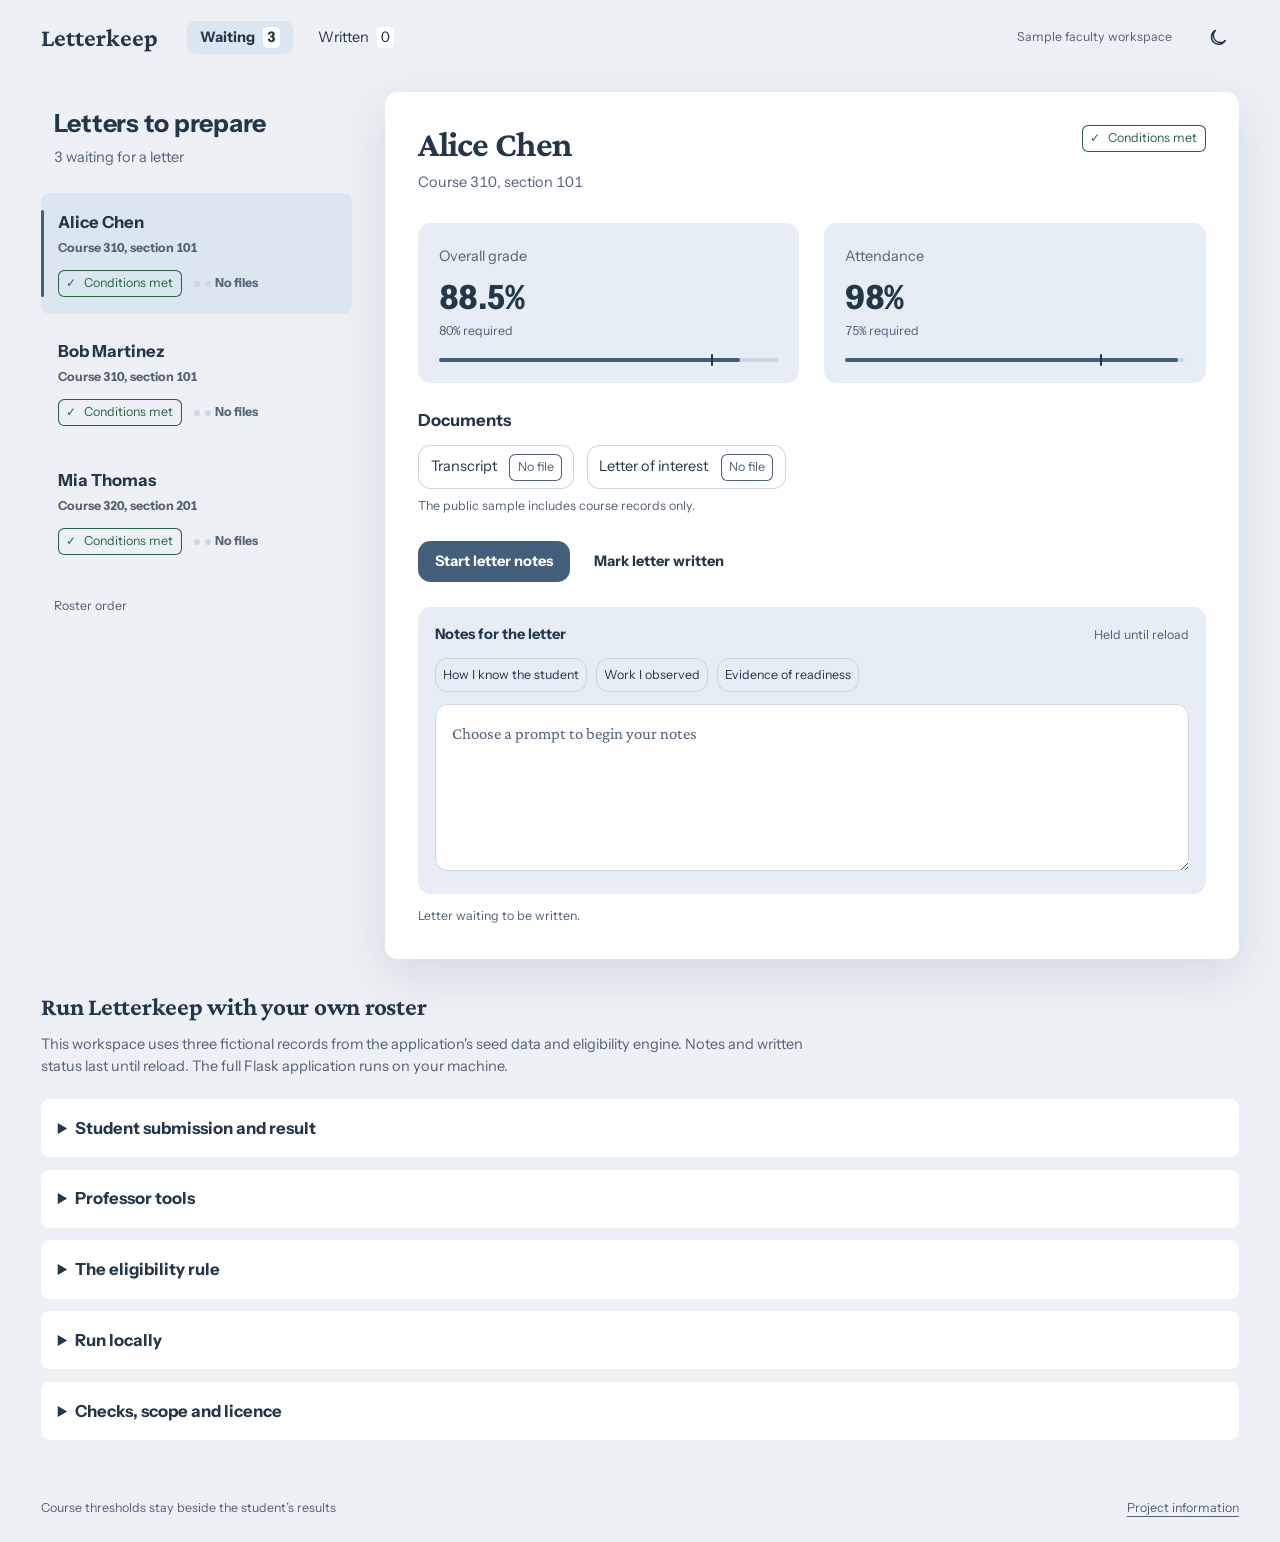
==== commit 2ad5b969: "Scale Letterkeep with the viewport Co-Authored-By: Claude Opus 5.5 <noreply@anthropic.com>" ====
--- a/docs/index.html
+++ b/docs/index.html
@@ -1,5 +1,5 @@
 <!doctype html>
-<html lang="en" data-theme="light"><head><meta charset="utf-8"><meta name="viewport" content="width=device-width,initial-scale=1"><meta name="description" content="A sample reference-letter queue, course evidence and notes. Run the full local application with your own roster."><title>Letterkeep — Reference letters</title><script src="theme.js"></script><link rel="stylesheet" href="fonts.css"><link rel="stylesheet" href="tokens.css"><link rel="stylesheet" href="base.css"><link rel="stylesheet" href="style.css"></head>
+<html data-suite-scale="fluid" lang="en" data-theme="light"><head><meta charset="utf-8"><meta name="viewport" content="width=device-width,initial-scale=1"><meta name="description" content="A sample reference-letter queue, course evidence and notes. Run the full local application with your own roster."><title>Letterkeep — Reference letters</title><script src="theme.js"></script><link rel="stylesheet" href="fonts.css"><link rel="stylesheet" href="tokens.css"><link rel="stylesheet" href="base.css"><link rel="stylesheet" href="style.css"><link rel="stylesheet" href="scale.css"></head>
 <body data-project="letterkeep"><a class="skip" href="#main">Skip to work</a>
 
 <header data-header-form="queue-switch"><p class="wordmark">Letterkeep</p><nav class="folders segmented" aria-label="Letter folders"><button id="waiting-folder" aria-current="page">Waiting <span id="waiting-count">3</span></button><button id="written-folder">Written <span id="written-count">0</span></button></nav><p class="local-copy">Sample faculty workspace</p></header>
--- a/docs/tokens.css
+++ b/docs/tokens.css
@@ -1,2 +1,2 @@
-:root { --display: "Crimson Pro",serif; --body: "Instrument Sans",sans-serif; --mono: "Instrument Sans",sans-serif; --radius: 8px; --surface-radius: 10px; --base: #edf1f6; --surface: #ffffff; --soft: #e7edf4; --text: #23364a; --muted: #526176; --line: #cdd7e3; --accent: #435f7c; --selection: #dce6f1; --shadow-color: #22364c20; }
+:root { --display: "Crimson Pro",serif; --body: "Instrument Sans",sans-serif; --mono: "Instrument Sans",sans-serif; --radius: calc(8 * var(--suite-px, 1px)); --surface-radius: calc(10 * var(--suite-px, 1px)); --base: #edf1f6; --surface: #ffffff; --soft: #e7edf4; --text: #23364a; --muted: #526176; --line: #cdd7e3; --accent: #435f7c; --selection: #dce6f1; --shadow-color: #22364c20; }
 :root[data-theme=dark] { --base: #17232f; --surface: #223142; --soft: #2c3c50; --text: #f1f5fa; --muted: #b5c4d5; --line: #455970; --accent: #b1cbe7; --selection: #344e6a; --shadow-color: #08111e80; --on-accent: var(--base); }
--- a/docs/base.css
+++ b/docs/base.css
@@ -1,78 +1,78 @@
 * { box-sizing: border-box; border-radius: inherit; }
-:root { --radius: 8px; --surface-radius: 12px; --ease: cubic-bezier(.23,1,.32,1); --shadow: 0 16px 48px var(--shadow-color); --mask: #000; --success: #256343; --success-soft: #e5f3e9; --warning: #795015; --warning-soft: #fff1d6; --danger: #a12c38; --danger-soft: #fce8ea; --on-accent: #fff; --backdrop: #10182780; border-radius: var(--radius); }
+:root { --radius: calc(8 * var(--suite-px, 1px)); --surface-radius: calc(12 * var(--suite-px, 1px)); --ease: cubic-bezier(.23,1,.32,1); --shadow: 0 calc(16 * var(--suite-px, 1px)) calc(48 * var(--suite-px, 1px)) var(--shadow-color); --mask: #000; --success: #256343; --success-soft: #e5f3e9; --warning: #795015; --warning-soft: #fff1d6; --danger: #a12c38; --danger-soft: #fce8ea; --on-accent: #fff; --backdrop: #10182780; border-radius: var(--radius); }
 :root[data-theme=dark] { --success: #a4dabb; --success-soft: #1c392a; --warning: #f1cf90; --warning-soft: #46381e; --danger: #f6b0b9; --danger-soft: #4c2630; }
-body { margin: 0; background: var(--base); color: var(--text); font: 16px/1.5 var(--body); font-variant-numeric: tabular-nums; }
+body { margin: 0; background: var(--base); color: var(--text); font: calc(16 * var(--suite-px, 1px))/1.5 var(--body); font-variant-numeric: tabular-nums; }
 button, input, select, textarea { font: inherit; color: inherit; }
 button, select, summary { cursor: pointer; }
-button, .button { display: inline-flex; justify-content: center; align-items: center; gap: 8px; height: 40px; padding: 0 16px; border: 0; background: var(--soft); text-decoration: none; font-size: 14px; font-weight: 700; white-space: nowrap; transition: transform 160ms var(--ease), opacity 180ms var(--ease); }
+button, .button { display: inline-flex; justify-content: center; align-items: center; gap: calc(8 * var(--suite-px, 1px)); height: calc(40 * var(--suite-px, 1px)); padding: 0 calc(16 * var(--suite-px, 1px)); border: 0; background: var(--soft); text-decoration: none; font-size: calc(14 * var(--suite-px, 1px)); font-weight: 700; white-space: nowrap; transition: transform 160ms var(--ease), opacity 180ms var(--ease); }
 button:active, .button:active { transform: scale(.97); }
 button:disabled { opacity: .5; cursor: default; }
 button:hover, .button:hover { opacity: .85; }
 .primary { color: var(--on-accent); background: var(--accent); }
 .ghost { background: transparent; }
-.icon-button { width: 40px; padding: 8px; flex-shrink: 0; }
-svg.icon { display: block; width: 20px; height: 20px; fill: none; stroke: currentColor; stroke-width: 1.7; stroke-linecap: round; stroke-linejoin: round; }
-input, textarea, select { border: 0; background: var(--surface); box-shadow: inset 0 0 0 1px var(--line); }
+.icon-button { width: calc(40 * var(--suite-px, 1px)); padding: calc(8 * var(--suite-px, 1px)); flex-shrink: 0; }
+svg.icon { display: block; width: calc(20 * var(--suite-px, 1px)); height: calc(20 * var(--suite-px, 1px)); fill: none; stroke: currentColor; stroke-width: 1.7; stroke-linecap: round; stroke-linejoin: round; }
+input, textarea, select { border: 0; background: var(--surface); box-shadow: inset 0 0 0 calc(1 * var(--suite-px, 1px)) var(--line); }
 ::placeholder { color: var(--muted); opacity: 1; }
-input, select { height: 40px; padding: 8px 12px; min-width: 0; }
-select { appearance: none; padding-right: 32px; }
-textarea { padding: 16px; resize: vertical; width: 100%; }
-a { color: inherit; text-underline-offset: 4px; }
-button, a, input, textarea, summary { outline-offset: 4px; }
-:focus-visible { outline: 2px solid var(--accent); }
+input, select { height: calc(40 * var(--suite-px, 1px)); padding: calc(8 * var(--suite-px, 1px)) calc(12 * var(--suite-px, 1px)); min-width: 0; }
+select { appearance: none; padding-right: calc(32 * var(--suite-px, 1px)); }
+textarea { padding: calc(16 * var(--suite-px, 1px)); resize: vertical; width: 100%; }
+a { color: inherit; text-underline-offset: calc(4 * var(--suite-px, 1px)); }
+button, a, input, textarea, summary { outline-offset: calc(4 * var(--suite-px, 1px)); }
+:focus-visible { outline: calc(2 * var(--suite-px, 1px)) solid var(--accent); }
 h1,h2,h3,p,figure,pre,dl,dd { margin: 0; }
-h1 { font: 700 clamp(32px,3.34vw,48px)/1.08 var(--display); letter-spacing: -.02em; }
-h2 { font: 700 24px/1.2 var(--display); letter-spacing: -.01em; }
-h3 { font-size: 16px; }
+h1 { font: 700 clamp(calc(32 * var(--suite-px, 1px)),min(3.34vw, calc(41.082 * var(--suite-px, 1px))),calc(48 * var(--suite-px, 1px)))/1.08 var(--display); letter-spacing: -.02em; }
+h2 { font: 700 calc(24 * var(--suite-px, 1px))/1.2 var(--display); letter-spacing: -.01em; }
+h3 { font-size: calc(16 * var(--suite-px, 1px)); }
 .muted, small { color: var(--muted); }
-small { font-size: 12px; }
+small { font-size: calc(12 * var(--suite-px, 1px)); }
 .panel { border-radius: var(--surface-radius); background: var(--surface); }
 .raised { box-shadow: var(--shadow); }
-.badge { display: inline-flex; align-items: center; gap: 8px; border-radius: 999px; background: var(--soft); color: var(--muted); padding: 4px 8px; font-size: 12px; font-weight: 700; white-space: nowrap; }
-.badge::before { content: ''; width: 6px; height: 6px; border-radius: 50%; background: currentColor; }
+.badge { display: inline-flex; align-items: center; gap: calc(8 * var(--suite-px, 1px)); border-radius: calc(999 * var(--suite-px, 1px)); background: var(--soft); color: var(--muted); padding: calc(4 * var(--suite-px, 1px)) calc(8 * var(--suite-px, 1px)); font-size: calc(12 * var(--suite-px, 1px)); font-weight: 700; white-space: nowrap; }
+.badge::before { content: ''; width: calc(6 * var(--suite-px, 1px)); height: calc(6 * var(--suite-px, 1px)); border-radius: 50%; background: currentColor; }
 .badge.success { color: var(--success); background: var(--success-soft); }
 .badge.warning { color: var(--warning); background: var(--warning-soft); }
 .badge.danger { color: var(--danger); background: var(--danger-soft); }
-.segmented { display: inline-flex; gap: 4px; padding: 4px; background: var(--soft); width: fit-content; position: relative; }
-.segmented button { background: transparent; height: 32px; padding: 0 12px; position: relative; z-index: 1; }
+.segmented { display: inline-flex; gap: calc(4 * var(--suite-px, 1px)); padding: calc(4 * var(--suite-px, 1px)); background: var(--soft); width: fit-content; position: relative; }
+.segmented button { background: transparent; height: calc(32 * var(--suite-px, 1px)); padding: 0 calc(12 * var(--suite-px, 1px)); position: relative; z-index: 1; }
 .segmented button[aria-pressed=true], .segmented button[aria-current] { color: var(--text); }
-.segment-indicator { position: absolute; top: 4px; left: 4px; height: 32px; width: var(--segment-width, 0px); background: var(--surface); box-shadow: 0 2px 8px var(--shadow-color); transition: transform 180ms var(--ease); pointer-events: none; }
+.segment-indicator { position: absolute; top: calc(4 * var(--suite-px, 1px)); left: calc(4 * var(--suite-px, 1px)); height: calc(32 * var(--suite-px, 1px)); width: var(--segment-width, 0px); background: var(--surface); box-shadow: 0 calc(2 * var(--suite-px, 1px)) calc(8 * var(--suite-px, 1px)) var(--shadow-color); transition: transform 180ms var(--ease); pointer-events: none; }
 .tab-scroll { max-width: 100%; overflow: auto; scrollbar-width: none; mask-image: linear-gradient(to right, var(--mask) 94%, transparent); }
 .tab-overflow { position: relative; min-width: 0; max-width: 100%; --scroll-surface: var(--surface); }
 .tab-overflow .tab-scroll { mask-image: none; }
-.tab-overflow.is-overflow::after { content: ''; position: absolute; top: 0; right: 0; bottom: 0; width: 72px; background: linear-gradient(to right,transparent,var(--scroll-surface) 70%); z-index: 2; pointer-events: none; border-radius: 0; }
-.tab-overflow .tab-more { position: absolute; top: 0; right: 0; z-index: 3; height: 40px; padding: 0 8px; font-size: 12px; background: var(--scroll-surface); }
-.tab-overflow.is-overflow .tab-scroll { padding-right: 40px; }
+.tab-overflow.is-overflow::after { content: ''; position: absolute; top: 0; right: 0; bottom: 0; width: calc(72 * var(--suite-px, 1px)); background: linear-gradient(to right,transparent,var(--scroll-surface) 70%); z-index: 2; pointer-events: none; border-radius: 0; }
+.tab-overflow .tab-more { position: absolute; top: 0; right: 0; z-index: 3; height: calc(40 * var(--suite-px, 1px)); padding: 0 calc(8 * var(--suite-px, 1px)); font-size: calc(12 * var(--suite-px, 1px)); background: var(--scroll-surface); }
+.tab-overflow.is-overflow .tab-scroll { padding-right: calc(40 * var(--suite-px, 1px)); }
 .table-scroll { overflow: auto; min-width: 0; }
-table { width: 100%; border-spacing: 0; border-collapse: collapse; font-size: 14px; }
-th { text-align: left; font-size: 12px; font-weight: 700; color: var(--muted); position: sticky; top: 0; background: var(--surface); z-index: 2; height: 40px; white-space: nowrap; }
-td { height: 44px; }
-th,td { padding: 8px 12px; border-bottom: 1px solid var(--line); border-bottom-left-radius: 0; border-bottom-right-radius: 0; }
-th button { height: 32px; padding: 0; font-size: 12px; background: transparent; color: inherit; }
+table { width: 100%; border-spacing: 0; border-collapse: collapse; font-size: calc(14 * var(--suite-px, 1px)); }
+th { text-align: left; font-size: calc(12 * var(--suite-px, 1px)); font-weight: 700; color: var(--muted); position: sticky; top: 0; background: var(--surface); z-index: 2; height: calc(40 * var(--suite-px, 1px)); white-space: nowrap; }
+td { height: calc(44 * var(--suite-px, 1px)); }
+th,td { padding: calc(8 * var(--suite-px, 1px)) calc(12 * var(--suite-px, 1px)); border-bottom: calc(1 * var(--suite-px, 1px)) solid var(--line); border-bottom-left-radius: 0; border-bottom-right-radius: 0; }
+th button { height: calc(32 * var(--suite-px, 1px)); padding: 0; font-size: calc(12 * var(--suite-px, 1px)); background: transparent; color: inherit; }
 td.num, th.num { text-align: right; font-family: var(--mono, var(--body)); }
 tbody tr { cursor: pointer; }
 tbody tr:hover { background: var(--soft); }
 tbody tr.selected-row { background: var(--selection); }
 .row-detail td { height: auto; background: var(--soft); white-space: normal; }
-dialog { border: 0; background: var(--surface); color: var(--text); padding: 24px; box-shadow: var(--shadow); width: min(600px,calc(100% - 32px)); max-height: calc(100vh - 32px); transition: transform 220ms var(--ease), opacity 180ms var(--ease); }
+dialog { border: 0; background: var(--surface); color: var(--text); padding: calc(24 * var(--suite-px, 1px)); box-shadow: var(--shadow); width: min(calc(600 * var(--suite-px, 1px)),calc(100% - calc(32 * var(--suite-px, 1px)))); max-height: calc(100vh - calc(32 * var(--suite-px, 1px))); transition: transform 220ms var(--ease), opacity 180ms var(--ease); }
 dialog::backdrop { background: var(--backdrop); }
-dialog.sheet { position: fixed; inset: 0 0 0 auto; margin: 0; height: 100dvh; max-height: 100dvh; width: min(880px,100%); border-radius: var(--surface-radius) 0 0 var(--surface-radius); transform: translateX(0); transition: transform 220ms var(--ease), opacity 180ms var(--ease); }
-dialog.sheet[open] { @starting-style { transform: translateX(32px); opacity: 0; } }
-.dialog-title { display: flex; align-items: center; justify-content: space-between; gap: 16px; margin-bottom: 16px; }
-.dialog-title .close { width: 40px; padding: 8px; }
-.dialog-actions { display: flex; gap: 8px; margin-top: 24px; flex-wrap: wrap; }
-.toast { position: fixed; bottom: 24px; left: 50%; transform: translateX(-50%); z-index: 30; display: flex; align-items: center; gap: 16px; padding: 8px 16px; background: var(--text); color: var(--base); box-shadow: var(--shadow); max-width: calc(100% - 32px); transition: transform 200ms var(--ease), opacity 180ms var(--ease); }
+dialog.sheet { position: fixed; inset: 0 0 0 auto; margin: 0; height: 100dvh; max-height: 100dvh; width: min(calc(880 * var(--suite-px, 1px)),100%); border-radius: var(--surface-radius) 0 0 var(--surface-radius); transform: translateX(0); transition: transform 220ms var(--ease), opacity 180ms var(--ease); }
+dialog.sheet[open] { @starting-style { transform: translateX(calc(32 * var(--suite-px, 1px))); opacity: 0; } }
+.dialog-title { display: flex; align-items: center; justify-content: space-between; gap: calc(16 * var(--suite-px, 1px)); margin-bottom: calc(16 * var(--suite-px, 1px)); }
+.dialog-title .close { width: calc(40 * var(--suite-px, 1px)); padding: calc(8 * var(--suite-px, 1px)); }
+.dialog-actions { display: flex; gap: calc(8 * var(--suite-px, 1px)); margin-top: calc(24 * var(--suite-px, 1px)); flex-wrap: wrap; }
+.toast { position: fixed; bottom: calc(24 * var(--suite-px, 1px)); left: 50%; transform: translateX(-50%); z-index: 30; display: flex; align-items: center; gap: calc(16 * var(--suite-px, 1px)); padding: calc(8 * var(--suite-px, 1px)) calc(16 * var(--suite-px, 1px)); background: var(--text); color: var(--base); box-shadow: var(--shadow); max-width: calc(100% - calc(32 * var(--suite-px, 1px))); transition: transform 200ms var(--ease), opacity 180ms var(--ease); }
 .toast button { color: var(--base); background: transparent; }
-footer { padding: 24px 32px; font-size: 12px; color: var(--muted); display: flex; justify-content: space-between; gap: 16px; }
+footer { padding: calc(24 * var(--suite-px, 1px)) calc(32 * var(--suite-px, 1px)); font-size: calc(12 * var(--suite-px, 1px)); color: var(--muted); display: flex; justify-content: space-between; gap: calc(16 * var(--suite-px, 1px)); }
 [hidden] { display: none !important; }
-.sr-only { position: absolute; width: 1px; height: 1px; padding: 0; overflow: hidden; clip-path: inset(50%); white-space: nowrap; }
-.skip { position: fixed; top: -80px; left: 16px; z-index: 50; padding: 12px; background: var(--surface); }
-.skip:focus { top: 16px; }
-.combo { position: relative; display: inline-block; min-width: 160px; }
-.combo-trigger { width: 100%; justify-content: space-between; background: var(--surface); box-shadow: inset 0 0 0 1px var(--line); }
-.combo-menu { position: absolute; top: calc(100% + 8px); left: 0; z-index: 20; min-width: 100%; width: max-content; max-width: min(320px,80vw); max-height: 280px; overflow: auto; padding: 4px; background: var(--surface); box-shadow: var(--shadow); transition: opacity 180ms var(--ease), transform 180ms var(--ease); }
-.combo-menu[hidden] { display: block !important; opacity: 0; transform: translateY(-4px); pointer-events: none; visibility: hidden; }
+.sr-only { position: absolute; width: calc(1 * var(--suite-px, 1px)); height: calc(1 * var(--suite-px, 1px)); padding: 0; overflow: hidden; clip-path: inset(50%); white-space: nowrap; }
+.skip { position: fixed; top: calc(-80 * var(--suite-px, 1px)); left: calc(16 * var(--suite-px, 1px)); z-index: 50; padding: calc(12 * var(--suite-px, 1px)); background: var(--surface); }
+.skip:focus { top: calc(16 * var(--suite-px, 1px)); }
+.combo { position: relative; display: inline-block; min-width: calc(160 * var(--suite-px, 1px)); }
+.combo-trigger { width: 100%; justify-content: space-between; background: var(--surface); box-shadow: inset 0 0 0 calc(1 * var(--suite-px, 1px)) var(--line); }
+.combo-menu { position: absolute; top: calc(100% + calc(8 * var(--suite-px, 1px))); left: 0; z-index: 20; min-width: 100%; width: max-content; max-width: min(calc(320 * var(--suite-px, 1px)),80vw); max-height: calc(280 * var(--suite-px, 1px)); overflow: auto; padding: calc(4 * var(--suite-px, 1px)); background: var(--surface); box-shadow: var(--shadow); transition: opacity 180ms var(--ease), transform 180ms var(--ease); }
+.combo-menu[hidden] { display: block !important; opacity: 0; transform: translateY(calc(-4 * var(--suite-px, 1px))); pointer-events: none; visibility: hidden; }
 .combo-menu button { display: flex; width: 100%; text-align: left; justify-content: flex-start; background: transparent; }
 .combo-menu button[aria-selected=true], .combo-menu button:focus { background: var(--selection); }
-@media(max-width:700px) { footer { padding: 20px; display: block; } footer span { display: block; margin-top: 8px; } }
+@media(max-width:700px) { footer { padding: calc(20 * var(--suite-px, 1px)); display: block; } footer span { display: block; margin-top: calc(8 * var(--suite-px, 1px)); } }
 @media(prefers-reduced-motion:reduce) { *,*::before,*::after { transition-duration: 0s !important; animation-duration: 0s !important; scroll-behavior: auto !important; } }
--- a/docs/style.css
+++ b/docs/style.css
@@ -1,68 +1,68 @@
-header { display: flex; align-items: center; gap: 24px; padding: 16px 32px; }
-.wordmark { font: 700 24px var(--display); }
-.local-copy { margin-left: auto; color: var(--muted); font-size: 12px; }
-.desk { padding: 16px 32px 0; display: grid; grid-template-columns: minmax(272px,.8fr) minmax(0,2.2fr); gap: 32px; min-height: 740px; }
-.inbox-heading { padding: 16px 12px 24px; }
-.inbox h2 { font: 700 24px var(--body); }
-.inbox-heading p { margin-top: 8px; color: var(--muted); font-size: 14px; }
-.student-row { display: block; position: relative; height: auto; min-height: 100px; width: 100%; text-align: left; padding: 16px; background: transparent; margin-bottom: 8px; }
+header { display: flex; align-items: center; gap: calc(24 * var(--suite-px, 1px)); padding: calc(16 * var(--suite-px, 1px)) calc(32 * var(--suite-px, 1px)); }
+.wordmark { font: 700 calc(24 * var(--suite-px, 1px)) var(--display); }
+.local-copy { margin-left: auto; color: var(--muted); font-size: calc(12 * var(--suite-px, 1px)); }
+.desk { padding: calc(16 * var(--suite-px, 1px)) calc(32 * var(--suite-px, 1px)) 0; display: grid; grid-template-columns: minmax(calc(272 * var(--suite-px, 1px)),.8fr) minmax(0,2.2fr); gap: calc(32 * var(--suite-px, 1px)); min-height: calc(740 * var(--suite-px, 1px)); }
+.inbox-heading { padding: calc(16 * var(--suite-px, 1px)) calc(12 * var(--suite-px, 1px)) calc(24 * var(--suite-px, 1px)); }
+.inbox h2 { font: 700 calc(24 * var(--suite-px, 1px)) var(--body); }
+.inbox-heading p { margin-top: calc(8 * var(--suite-px, 1px)); color: var(--muted); font-size: calc(14 * var(--suite-px, 1px)); }
+.student-row { display: block; position: relative; height: auto; min-height: calc(100 * var(--suite-px, 1px)); width: 100%; text-align: left; padding: calc(16 * var(--suite-px, 1px)); background: transparent; margin-bottom: calc(8 * var(--suite-px, 1px)); }
 .student-row[aria-pressed=true] { background: var(--selection); }
-.student-row[aria-pressed=true]::before { content: ''; position: absolute; left: 0; top: 16px; bottom: 16px; width: 3px; border-radius: 4px; background: var(--accent); }
-.student-row strong { display: block; font-size: 16px; }
-.student-row small { display: block; margin-top: 4px; }
-.student-meta { margin-top: 12px; display: flex; align-items: center; gap: 12px; }
-.document-dots { display: flex; gap: 4px; color: var(--muted); font-size: 12px; align-items: center; }
-.document-dots i { width: 6px; height: 6px; background: var(--line); border-radius: 50%; }
-.queue-note { padding: 16px 12px; color: var(--muted); font-size: 12px; }
+.student-row[aria-pressed=true]::before { content: ''; position: absolute; left: 0; top: calc(16 * var(--suite-px, 1px)); bottom: calc(16 * var(--suite-px, 1px)); width: calc(3 * var(--suite-px, 1px)); border-radius: calc(4 * var(--suite-px, 1px)); background: var(--accent); }
+.student-row strong { display: block; font-size: calc(16 * var(--suite-px, 1px)); }
+.student-row small { display: block; margin-top: calc(4 * var(--suite-px, 1px)); }
+.student-meta { margin-top: calc(12 * var(--suite-px, 1px)); display: flex; align-items: center; gap: calc(12 * var(--suite-px, 1px)); }
+.document-dots { display: flex; gap: calc(4 * var(--suite-px, 1px)); color: var(--muted); font-size: calc(12 * var(--suite-px, 1px)); align-items: center; }
+.document-dots i { width: calc(6 * var(--suite-px, 1px)); height: calc(6 * var(--suite-px, 1px)); background: var(--line); border-radius: 50%; }
+.queue-note { padding: calc(16 * var(--suite-px, 1px)) calc(12 * var(--suite-px, 1px)); color: var(--muted); font-size: calc(12 * var(--suite-px, 1px)); }
 .key-hint { float: right; opacity: 0; transition: opacity 150ms var(--ease); }
 .inbox:hover .key-hint { opacity: 1; }
-.student-record { padding: 32px; }
-.student-heading { display: flex; align-items: start; justify-content: space-between; gap: 16px; }
-#student-name { font-size: clamp(32px,2.78vw,40px); }
-#student-number { margin-top: 8px; color: var(--muted); font-size: 14px; }
-.metrics { display: grid; grid-template-columns: 1fr 1fr; gap: 24px; margin-top: 28px; }
-.metric { padding: 20px; background: var(--soft); }
-.metric > span { font-size: 14px; color: var(--muted); }
-.metric strong { display: block; font-size: 32px; font-weight: 700; margin-top: 4px; letter-spacing: -.02em; }
-.metric p { font-size: 12px; color: var(--muted); }
-.metric-track { position: relative; height: 4px; margin-top: 16px; background: var(--line); border-radius: 999px; }
-.metric-track span { display: block; height: 100%; background: var(--accent); border-radius: 999px; }
-.metric-track i { position: absolute; width: 2px; height: 12px; top: -4px; background: var(--text); }
-.documents { margin-top: 24px; }
-.file-chips { display: flex; flex-wrap: wrap; gap: 12px; margin-top: 12px; }
-.file-chips > span { padding: 8px 12px; display: inline-flex; gap: 12px; align-items: center; box-shadow: inset 0 0 0 1px var(--line); font-size: 14px; }
-.documents p { margin-top: 8px; color: var(--muted); font-size: 12px; }
-.record-actions { display: flex; flex-wrap: wrap; gap: 8px; margin-top: 24px; }
-#notes-section { margin-top: 24px; padding: 16px; background: var(--soft); }
-.notes-heading { display: flex; align-items: center; justify-content: space-between; gap: 12px; font-size: 14px; font-weight: 700; }
-.notes-heading span { font-size: 12px; color: var(--muted); font-weight: 400; }
-.prompt-chips { display: flex; flex-wrap: wrap; gap: 8px; margin: 12px 0; }
-.prompt-chips button { height: 32px; padding: 0 8px; font-size: 12px; font-weight: 400; box-shadow: inset 0 0 0 1px var(--line); }
-#notes { font: 400 16px/1.6 var(--display); background-color: var(--surface); background-image: url('assets/paper.svg'); min-height: 144px; }
-#record-status { color: var(--muted); font-size: 12px; margin-top: 12px; }
-#empty-record p { margin-top: 16px; color: var(--muted); }
-.badge { border-radius: 6px; background: transparent; padding: 4px 8px; font-weight: 400; box-shadow: inset 0 0 0 1px currentColor; }
+.student-record { padding: calc(32 * var(--suite-px, 1px)); }
+.student-heading { display: flex; align-items: start; justify-content: space-between; gap: calc(16 * var(--suite-px, 1px)); }
+#student-name { font-size: clamp(calc(32 * var(--suite-px, 1px)),min(2.78vw, calc(34.194 * var(--suite-px, 1px))),calc(40 * var(--suite-px, 1px))); }
+#student-number { margin-top: calc(8 * var(--suite-px, 1px)); color: var(--muted); font-size: calc(14 * var(--suite-px, 1px)); }
+.metrics { display: grid; grid-template-columns: 1fr 1fr; gap: calc(24 * var(--suite-px, 1px)); margin-top: calc(28 * var(--suite-px, 1px)); }
+.metric { padding: calc(20 * var(--suite-px, 1px)); background: var(--soft); }
+.metric > span { font-size: calc(14 * var(--suite-px, 1px)); color: var(--muted); }
+.metric strong { display: block; font-size: calc(32 * var(--suite-px, 1px)); font-weight: 700; margin-top: calc(4 * var(--suite-px, 1px)); letter-spacing: -.02em; }
+.metric p { font-size: calc(12 * var(--suite-px, 1px)); color: var(--muted); }
+.metric-track { position: relative; height: calc(4 * var(--suite-px, 1px)); margin-top: calc(16 * var(--suite-px, 1px)); background: var(--line); border-radius: calc(999 * var(--suite-px, 1px)); }
+.metric-track span { display: block; height: 100%; background: var(--accent); border-radius: calc(999 * var(--suite-px, 1px)); }
+.metric-track i { position: absolute; width: calc(2 * var(--suite-px, 1px)); height: calc(12 * var(--suite-px, 1px)); top: calc(-4 * var(--suite-px, 1px)); background: var(--text); }
+.documents { margin-top: calc(24 * var(--suite-px, 1px)); }
+.file-chips { display: flex; flex-wrap: wrap; gap: calc(12 * var(--suite-px, 1px)); margin-top: calc(12 * var(--suite-px, 1px)); }
+.file-chips > span { padding: calc(8 * var(--suite-px, 1px)) calc(12 * var(--suite-px, 1px)); display: inline-flex; gap: calc(12 * var(--suite-px, 1px)); align-items: center; box-shadow: inset 0 0 0 calc(1 * var(--suite-px, 1px)) var(--line); font-size: calc(14 * var(--suite-px, 1px)); }
+.documents p { margin-top: calc(8 * var(--suite-px, 1px)); color: var(--muted); font-size: calc(12 * var(--suite-px, 1px)); }
+.record-actions { display: flex; flex-wrap: wrap; gap: calc(8 * var(--suite-px, 1px)); margin-top: calc(24 * var(--suite-px, 1px)); }
+#notes-section { margin-top: calc(24 * var(--suite-px, 1px)); padding: calc(16 * var(--suite-px, 1px)); background: var(--soft); }
+.notes-heading { display: flex; align-items: center; justify-content: space-between; gap: calc(12 * var(--suite-px, 1px)); font-size: calc(14 * var(--suite-px, 1px)); font-weight: 700; }
+.notes-heading span { font-size: calc(12 * var(--suite-px, 1px)); color: var(--muted); font-weight: 400; }
+.prompt-chips { display: flex; flex-wrap: wrap; gap: calc(8 * var(--suite-px, 1px)); margin: calc(12 * var(--suite-px, 1px)) 0; }
+.prompt-chips button { height: calc(32 * var(--suite-px, 1px)); padding: 0 calc(8 * var(--suite-px, 1px)); font-size: calc(12 * var(--suite-px, 1px)); font-weight: 400; box-shadow: inset 0 0 0 calc(1 * var(--suite-px, 1px)) var(--line); }
+#notes { font: 400 calc(16 * var(--suite-px, 1px))/1.6 var(--display); background-color: var(--surface); background-image: url('assets/paper.svg'); min-height: calc(144 * var(--suite-px, 1px)); }
+#record-status { color: var(--muted); font-size: calc(12 * var(--suite-px, 1px)); margin-top: calc(12 * var(--suite-px, 1px)); }
+#empty-record p { margin-top: calc(16 * var(--suite-px, 1px)); color: var(--muted); }
+.badge { border-radius: calc(6 * var(--suite-px, 1px)); background: transparent; padding: calc(4 * var(--suite-px, 1px)) calc(8 * var(--suite-px, 1px)); font-weight: 400; box-shadow: inset 0 0 0 calc(1 * var(--suite-px, 1px)) currentColor; }
 .badge::before { display: none; }
 .badge.success { background: transparent; }
 .badge.success::before { display: inline; content: '✓'; width: auto; height: auto; background: none; }
-.folders { background: transparent; gap: 12px; padding: 4px; }
+.folders { background: transparent; gap: calc(12 * var(--suite-px, 1px)); padding: calc(4 * var(--suite-px, 1px)); }
 .folders button { font-weight: 400; }
 .folders button[aria-current] { font-weight: 700; }
-.folders .segment-indicator { box-shadow: none; background: var(--selection); border-radius: 8px; }
-#waiting-count,#written-count { display: inline-block; padding: 0 4px; border-radius: 4px; background: var(--surface); }
-@media(max-width:1000px) { .desk { grid-template-columns: 240px minmax(0,1fr); gap: 20px; padding: 16px 20px 0; } .student-record { padding: 24px; } .student-heading { flex-wrap: wrap; } .metrics { gap: 16px; } }
-@media(max-width:700px) { header { padding: 12px 16px; gap: 12px; flex-wrap: wrap; } .wordmark { font-size: 16px; } .local-copy { display: none; } header .theme-toggle { margin-left: auto; width: 32px; } .folders button { padding: 0 8px; font-size: 12px; } .desk { display: block; padding: 0 16px; min-height: 0; } .inbox-heading { padding: 8px 0; } .inbox h2 { font-size: 16px; } .inbox-heading p { display: none; } #student-list { display: flex; gap: 8px; overflow: auto; mask-image: linear-gradient(to right,var(--mask) 94%,transparent); } .student-row { flex: 0 0 196px; min-height: 80px; padding: 12px; } .student-meta { margin-top: 8px; } .document-dots { display: none; } .queue-note { display: none; } .student-record { padding: 20px; margin-top: 8px; } .student-heading { gap: 12px; } .metrics { margin-top: 16px; gap: 12px; } .metric { padding: 12px; } .metric strong { font-size: 24px; } .documents { margin-top: 16px; } .file-chips { gap: 8px; } .file-chips > span { font-size: 12px; padding: 4px 8px; gap: 8px; } .record-actions { margin-top: 16px; } .record-actions button { padding: 0 12px; font-size: 12px; } #notes-section { margin-top: 16px; padding: 12px; } .notes-heading span { display: none; } .prompt-chips { display: none; } #notes { margin-top: 8px; min-height: 112px; height: 112px; } }
+.folders .segment-indicator { box-shadow: none; background: var(--selection); border-radius: calc(8 * var(--suite-px, 1px)); }
+#waiting-count,#written-count { display: inline-block; padding: 0 calc(4 * var(--suite-px, 1px)); border-radius: calc(4 * var(--suite-px, 1px)); background: var(--surface); }
+@media(max-width:1000px) { .desk { grid-template-columns: calc(240 * var(--suite-px, 1px)) minmax(0,1fr); gap: calc(20 * var(--suite-px, 1px)); padding: calc(16 * var(--suite-px, 1px)) calc(20 * var(--suite-px, 1px)) 0; } .student-record { padding: calc(24 * var(--suite-px, 1px)); } .student-heading { flex-wrap: wrap; } .metrics { gap: calc(16 * var(--suite-px, 1px)); } }
+@media(max-width:700px) { header { padding: calc(12 * var(--suite-px, 1px)) calc(16 * var(--suite-px, 1px)); gap: calc(12 * var(--suite-px, 1px)); flex-wrap: wrap; } .wordmark { font-size: calc(16 * var(--suite-px, 1px)); } .local-copy { display: none; } header .theme-toggle { margin-left: auto; width: calc(32 * var(--suite-px, 1px)); } .folders button { padding: 0 calc(8 * var(--suite-px, 1px)); font-size: calc(12 * var(--suite-px, 1px)); } .desk { display: block; padding: 0 calc(16 * var(--suite-px, 1px)); min-height: 0; } .inbox-heading { padding: calc(8 * var(--suite-px, 1px)) 0; } .inbox h2 { font-size: calc(16 * var(--suite-px, 1px)); } .inbox-heading p { display: none; } #student-list { display: flex; gap: calc(8 * var(--suite-px, 1px)); overflow: auto; mask-image: linear-gradient(to right,var(--mask) 94%,transparent); } .student-row { flex: 0 0 calc(196 * var(--suite-px, 1px)); min-height: calc(80 * var(--suite-px, 1px)); padding: calc(12 * var(--suite-px, 1px)); } .student-meta { margin-top: calc(8 * var(--suite-px, 1px)); } .document-dots { display: none; } .queue-note { display: none; } .student-record { padding: calc(20 * var(--suite-px, 1px)); margin-top: calc(8 * var(--suite-px, 1px)); } .student-heading { gap: calc(12 * var(--suite-px, 1px)); } .metrics { margin-top: calc(16 * var(--suite-px, 1px)); gap: calc(12 * var(--suite-px, 1px)); } .metric { padding: calc(12 * var(--suite-px, 1px)); } .metric strong { font-size: calc(24 * var(--suite-px, 1px)); } .documents { margin-top: calc(16 * var(--suite-px, 1px)); } .file-chips { gap: calc(8 * var(--suite-px, 1px)); } .file-chips > span { font-size: calc(12 * var(--suite-px, 1px)); padding: calc(4 * var(--suite-px, 1px)) calc(8 * var(--suite-px, 1px)); gap: calc(8 * var(--suite-px, 1px)); } .record-actions { margin-top: calc(16 * var(--suite-px, 1px)); } .record-actions button { padding: 0 calc(12 * var(--suite-px, 1px)); font-size: calc(12 * var(--suite-px, 1px)); } #notes-section { margin-top: calc(16 * var(--suite-px, 1px)); padding: calc(12 * var(--suite-px, 1px)); } .notes-heading span { display: none; } .prompt-chips { display: none; } #notes { margin-top: calc(8 * var(--suite-px, 1px)); min-height: calc(112 * var(--suite-px, 1px)); height: calc(112 * var(--suite-px, 1px)); } }
 
 /* The original public tour remains available below the working sample. */
-.project-guide { padding: 32px; }
-.project-guide > p { margin-top: 12px; max-width: 80ch; color: var(--muted); font-size: 14px; }
-.guide-grid { display: grid; gap: 12px; margin-top: 20px; }
-.guide-grid details { padding: 16px; background: var(--surface); }
+.project-guide { padding: calc(32 * var(--suite-px, 1px)); }
+.project-guide > p { margin-top: calc(12 * var(--suite-px, 1px)); max-width: 80ch; color: var(--muted); font-size: calc(14 * var(--suite-px, 1px)); }
+.guide-grid { display: grid; gap: calc(12 * var(--suite-px, 1px)); margin-top: calc(20 * var(--suite-px, 1px)); }
+.guide-grid details { padding: calc(16 * var(--suite-px, 1px)); background: var(--surface); }
 .guide-grid summary { font-weight: 700; }
-.guide-grid p,.guide-grid ol,.guide-grid pre { margin-top: 16px; font-size: 14px; }
+.guide-grid p,.guide-grid ol,.guide-grid pre { margin-top: calc(16 * var(--suite-px, 1px)); font-size: calc(14 * var(--suite-px, 1px)); }
 .guide-grid p { max-width: 80ch; color: var(--muted); }
-.guide-grid pre { white-space: pre-wrap; overflow-wrap: anywhere; padding: 16px; background: var(--soft); }
-.guide-shots { display: grid; grid-template-columns: 1fr 1fr; gap: 16px; margin-top: 16px; }
+.guide-grid pre { white-space: pre-wrap; overflow-wrap: anywhere; padding: calc(16 * var(--suite-px, 1px)); background: var(--soft); }
+.guide-shots { display: grid; grid-template-columns: 1fr 1fr; gap: calc(16 * var(--suite-px, 1px)); margin-top: calc(16 * var(--suite-px, 1px)); }
 .guide-shots img { width: 100%; height: auto; }
-.guide-shots figcaption { font-size: 12px; color: var(--muted); margin-top: 8px; }
-@media(max-width:700px) { .project-guide { padding: 24px 16px; } .guide-shots { grid-template-columns: 1fr; } }
+.guide-shots figcaption { font-size: calc(12 * var(--suite-px, 1px)); color: var(--muted); margin-top: calc(8 * var(--suite-px, 1px)); }
+@media(max-width:700px) { .project-guide { padding: calc(24 * var(--suite-px, 1px)) calc(16 * var(--suite-px, 1px)); } .guide-shots { grid-template-columns: 1fr; } }
--- a/docs/scale.css
+++ b/docs/scale.css
@@ -0,0 +1,5 @@
+/* Fluid layout unit, relative to a 1230px reference viewport. */
+:root { --suite-screen-unit: clamp(16px, calc(100vw * 16 / 1230), calc(16px * 1920 / 1230)); --suite-text-min: calc(var(--suite-screen-unit) * .75); }
+html[data-suite-scale="fluid"] { --suite-px: calc(var(--suite-screen-unit) / 16); font-size: var(--suite-screen-unit); }
+@media (min-width:1230px) { body { max-width:calc(1215 * var(--suite-px, 1px)); margin-inline:auto; } }
+.sr-only, .grading-note { width: 1px; height: 1px; }
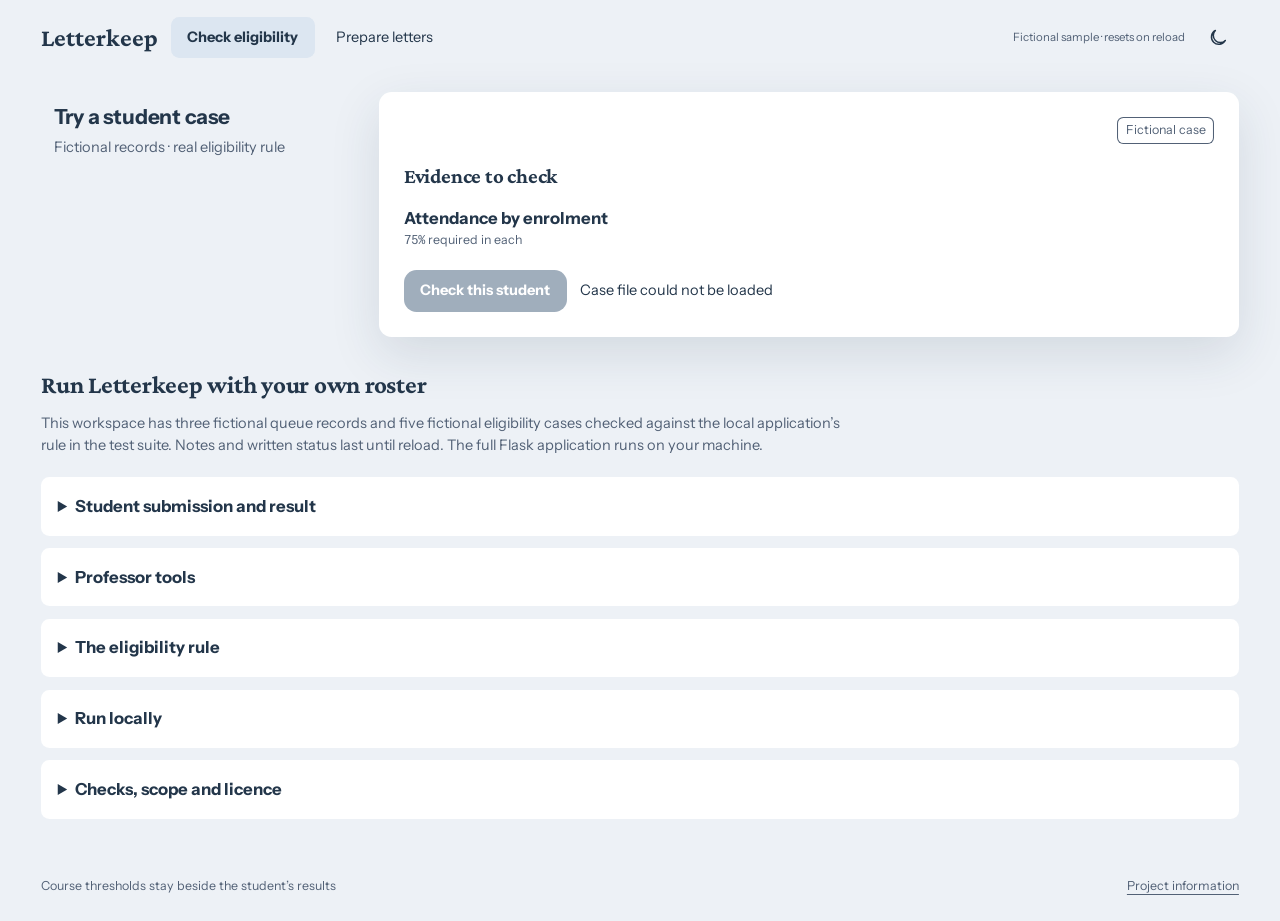
==== commit 382f7a09: "Show eligibility outcomes on evidence rows and simplify letter actions Co-Authored-By: Claude Opus 5" ====
--- a/docs/index.html
+++ b/docs/index.html
@@ -1,15 +1,24 @@
 <!doctype html>
-<html data-suite-scale="fluid" lang="en" data-theme="light"><head><meta charset="utf-8"><meta name="viewport" content="width=device-width,initial-scale=1"><meta name="description" content="A sample reference-letter queue, course evidence and notes. Run the full local application with your own roster."><title>Letterkeep — Reference letters</title><script src="theme.js"></script><link rel="stylesheet" href="fonts.css"><link rel="stylesheet" href="tokens.css"><link rel="stylesheet" href="base.css"><link rel="stylesheet" href="style.css"><link rel="stylesheet" href="scale.css"></head>
-<body data-project="letterkeep"><a class="skip" href="#main">Skip to work</a>
+<html data-suite-scale="fluid" lang="en" data-theme="light"><head><meta charset="utf-8"><meta name="viewport" content="width=device-width,initial-scale=1"><meta name="description" content="Check fictional eligibility cases, then prepare reference letters with course evidence and notes. Run the full local application with your own roster."><title>Letterkeep — Reference letters</title><script src="theme.js"></script><link rel="stylesheet" href="fonts.css"><link rel="stylesheet" href="tokens.css"><link rel="stylesheet" href="base.css"><link rel="stylesheet" href="style.css"><link rel="stylesheet" href="scale.css"></head>
+<body data-project="letterkeep"><a class="skip" href="#eligibility-main">Skip to work</a>
 
-<header data-header-form="queue-switch"><p class="wordmark">Letterkeep</p><nav class="folders segmented" aria-label="Letter folders"><button id="waiting-folder" aria-current="page">Waiting <span id="waiting-count">3</span></button><button id="written-folder">Written <span id="written-count">0</span></button></nav><p class="local-copy">Sample faculty workspace</p></header>
-<div class="desk working-object" data-alignment="queue-and-record-two-pane">
+<header data-header-form="queue-switch"><p class="wordmark">Letterkeep</p><nav class="workspace-nav" aria-label="Workspace"><button id="check-view" aria-current="page">Check eligibility</button><button id="queue-view">Prepare letters</button></nav><nav hidden class="folders segmented" aria-label="Letter folders"><button id="waiting-folder" aria-current="page">Waiting <span id="waiting-count">3</span></button><button id="written-folder">Written <span id="written-count">0</span></button></nav><p class="local-copy">Fictional sample · resets on reload</p></header>
+<div id="eligibility-desk" class="desk eligibility-desk">
+ <aside class="inbox"><div class="inbox-heading"><h2>Try a student case</h2><p>Fictional records · real eligibility rule</p></div><div id="case-list"></div></aside>
+ <main id="eligibility-main" class="student-record panel raised" tabindex="-1" aria-labelledby="case-name">
+  <div class="student-heading"><div><h1 id="case-name"></h1><p id="case-number"></p></div><span class="badge">Fictional case</span></div>
+  <section class="rule-evidence"><h2>Evidence to check</h2><dl id="case-evidence"></dl><h3>Attendance by enrolment <small>75% required in each</small></h3><div id="case-enrolments"></div></section>
+  <div class="check-actions"><button id="run-check" class="primary" disabled>Check this student</button><p id="check-result" role="status" aria-live="polite">Run the rule to see the result.</p></div>
+  <button id="open-case-queue" hidden>Open in letter queue</button>
+ </main>
+</div>
+<div id="faculty-desk" hidden class="desk working-object" data-alignment="queue-and-record-two-pane">
  <aside class="inbox"><div class="inbox-heading"><h2>Letters to prepare</h2><p id="queue-summary">3 waiting for a letter</p></div><div id="student-list"></div><p class="queue-note">Roster order <span class="key-hint">J / K to move</span></p></aside>
- <main id="main" class="student-record panel raised"><section id="empty-record" hidden><h1>No letters written yet</h1><p>Choose Waiting to open a record.</p></section><div class="record-content"><div class="student-heading"><div><h1 id="student-name">Alice Chen</h1><p id="student-number">Course 310, section 101</p></div><span class="badge success">Conditions met</span></div><section class="metrics"><div class="metric"><span>Overall grade</span><strong id="grade">88.5%</strong><p>80% required</p><div class="metric-track"><span id="grade-bar"></span><i style="left:80%"></i></div></div><div class="metric"><span>Attendance</span><strong id="attendance">98%</strong><p>75% required</p><div class="metric-track"><span id="attendance-bar"></span><i style="left:75%"></i></div></div></section><section class="documents"><h3>Documents</h3><div class="file-chips"><span>Transcript <span class="badge">No file</span></span><span>Letter of interest <span class="badge">No file</span></span></div><p>The public sample includes course records only.</p></section><div class="record-actions"><button class="primary" data-main-action id="start-notes">Start letter notes</button><button class="ghost" id="mark-written">Mark letter written</button></div><section id="notes-section"><div class="notes-heading"><label for="notes">Notes for the letter</label><span>Held until reload</span></div><div class="prompt-chips"><button data-prompt="How I know the student">How I know the student</button><button data-prompt="Work I observed">Work I observed</button><button data-prompt="Evidence of readiness">Evidence of readiness</button></div><textarea id="notes" rows="5" aria-label="Letter notes" placeholder="Choose a prompt to begin your notes"></textarea></section><p id="record-status" role="status">Letter waiting to be written.</p></div></main>
+ <main id="main" class="student-record panel raised"><section id="empty-record" hidden><h1>No letters written yet</h1><p>Choose Waiting to open a record.</p></section><div class="record-content"><div class="student-heading"><div><h1 id="student-name">Alice Chen</h1><p id="student-number">Course 310, section 101</p></div><span class="badge success">Eligible</span></div><section class="metrics"><div class="metric"><span>Overall grade</span><strong id="grade">88.5%</strong><p>80% required</p><div class="metric-track"><span id="grade-bar"></span><i style="left:80%"></i></div></div><div class="metric"><span>Attendance</span><strong id="attendance">98%</strong><p>75% required</p><div class="metric-track"><span id="attendance-bar"></span><i style="left:75%"></i></div></div></section><div class="preparation-grid"><section class="documents" aria-labelledby="evidence-title"><h3 id="evidence-title">Course evidence</h3><p id="grade-source"></p><div id="evidence-preview"></div></section><section id="notes-section"><div class="notes-heading"><label for="notes">Notes for the letter</label></div><div class="prompt-chips"><button data-prompt="How I know the student">How I know the student</button><button data-prompt="Work I observed">Work I observed</button><button data-prompt="Evidence of readiness">Evidence of readiness</button></div><textarea id="notes" rows="5" aria-label="Letter notes" placeholder="Choose a prompt to begin your notes"></textarea><div class="record-actions"><button class="primary" id="mark-written">Mark letter written</button><p id="record-status" role="status">Letter waiting to be written.</p></div><p class="session-note">Notes and written status reset on reload.</p></section></div></div></main>
 </div>
 <section class="project-guide" aria-labelledby="guide-title">
   <h2 id="guide-title">Run Letterkeep with your own roster</h2>
-  <p>This workspace uses three fictional records from the application's seed data and eligibility engine. Notes and written status last until reload. The full Flask application runs on your machine.</p>
+  <p>This workspace has three fictional queue records and five fictional eligibility cases checked against the local application’s rule in the test suite. Notes and written status last until reload. The full Flask application runs on your machine.</p>
   <div class="guide-grid">
     <details><summary>Student submission and result</summary>
       <p>The student sees the conditions before submitting their student number, transcript PDF, letter of interest and consent. A PDF grade is used when available, with manual entry as the fallback. The result shows which conditions are met, with roster names and enrolments kept private.</p>
@@ -40,4 +49,4 @@
 </section>
 <footer><span>Course thresholds stay beside the student’s results</span><a href="https://github.com/NickkkLian/Prof-Reference-System">Project information</a></footer><div class="toast" id="undo-toast" hidden role="status"><span>Letter marked written</span><button id="undo">Undo</button></div>
 
-<script src="base.js"></script><script src="data.js"></script><script src="app.js"></script></body></html>+<script src="base.js"></script><script src="data.js"></script><script src="eligibility.js"></script><script src="app.js"></script></body></html>
--- a/docs/style.css
+++ b/docs/style.css
@@ -66,3 +66,72 @@
 .guide-shots img { width: 100%; height: auto; }
 .guide-shots figcaption { font-size: calc(12 * var(--suite-px, 1px)); color: var(--muted); margin-top: calc(8 * var(--suite-px, 1px)); }
 @media(max-width:700px) { .project-guide { padding: calc(24 * var(--suite-px, 1px)) calc(16 * var(--suite-px, 1px)); } .guide-shots { grid-template-columns: 1fr; } }
+
+
+/* Eligibility inputs and a compact letter preparation surface. */
+.workspace-nav { display:flex; gap:calc(4 * var(--suite-px, 1px)); }
+.workspace-nav button { background:transparent; font-weight:400; }
+.workspace-nav button[aria-current] { background:var(--selection); font-weight:700; }
+.desk { min-height:0; align-items:start; gap:calc(24 * var(--suite-px, 1px)); }
+.inbox-heading { padding:calc(12 * var(--suite-px, 1px)); }
+.inbox h2 { font-size:calc(20 * var(--suite-px, 1px)); }
+.student-row { min-height:0; padding:calc(12 * var(--suite-px, 1px)); margin-bottom:calc(4 * var(--suite-px, 1px)); }
+.student-record { padding:calc(24 * var(--suite-px, 1px)); }
+.metrics { gap:calc(12 * var(--suite-px, 1px)); margin-top:calc(16 * var(--suite-px, 1px)); }
+.metric { padding:calc(12 * var(--suite-px, 1px)); display:grid; grid-template-columns:1fr auto; column-gap:calc(12 * var(--suite-px, 1px)); align-items:center; }
+.metric strong { grid-column:2; grid-row:1/3; font-size:calc(24 * var(--suite-px, 1px)); margin:0; }
+.metric-track { grid-column:1/-1; margin-top:calc(8 * var(--suite-px, 1px)); }
+.preparation-grid { display:grid; grid-template-columns:.85fr 1.3fr; gap:calc(20 * var(--suite-px, 1px)); margin-top:calc(20 * var(--suite-px, 1px)); }
+.documents, #notes-section { margin-top:0; }
+.documents details { margin-top:calc(12 * var(--suite-px, 1px)); padding-block:calc(8 * var(--suite-px, 1px)); border-bottom:1px solid var(--line); font-size:calc(14 * var(--suite-px, 1px)); }
+.documents summary { font-weight:700; }
+#notes-section { padding:calc(12 * var(--suite-px, 1px)); min-width:0; align-self:start; }
+.notes-heading { flex-wrap:wrap; gap:calc(4 * var(--suite-px, 1px)); }
+.prompt-chips { gap:calc(4 * var(--suite-px, 1px)); margin-block:calc(8 * var(--suite-px, 1px)); }
+#notes { min-height:calc(120 * var(--suite-px, 1px)); height:calc(120 * var(--suite-px, 1px)); }
+.record-actions { margin-top:calc(8 * var(--suite-px, 1px)); }
+.record-actions button { padding-inline:calc(10 * var(--suite-px, 1px)); font-size:calc(12 * var(--suite-px, 1px)); }
+.session-note { display:none; margin-top:calc(8 * var(--suite-px, 1px)); font-size:calc(12 * var(--suite-px, 1px)); color:var(--muted); }
+#case-number { margin-top:calc(6 * var(--suite-px, 1px)); color:var(--muted); font-size:calc(14 * var(--suite-px, 1px)); }
+.rule-evidence { margin-top:calc(20 * var(--suite-px, 1px)); }
+.rule-evidence h2,#check-result h2 { font-size:calc(20 * var(--suite-px, 1px)); }
+#case-evidence { margin-block:calc(12 * var(--suite-px, 1px)); }
+#case-evidence,#case-enrolments { max-width:calc(544 * var(--suite-px, 1px)); }
+#case-evidence > div,#case-enrolments p { display:grid; grid-template-columns:calc(144 * var(--suite-px, 1px)) minmax(0,1fr) auto; justify-content:start; align-items:baseline; gap:calc(12 * var(--suite-px, 1px)); padding:calc(8 * var(--suite-px, 1px)) 0; border-bottom:1px solid var(--line); border-radius:0; font-size:calc(14 * var(--suite-px, 1px)); }
+#case-evidence dt { color:var(--muted); }
+#case-enrolments strong { font-weight:400; }
+.row-result { font-weight:700; color:var(--success); }
+#case-evidence .condition-fail,#case-enrolments .condition-fail { color:var(--warning); background:var(--warning-soft); }
+.condition-fail .row-result,.condition-fail dt { color:var(--warning); }
+.rule-evidence h3 { margin-top:calc(16 * var(--suite-px, 1px)); }
+.rule-evidence h3 small { display:block; font-weight:400; }
+.check-actions { display:flex; align-items:center; flex-wrap:wrap; gap:calc(12 * var(--suite-px, 1px)); margin-top:calc(20 * var(--suite-px, 1px)); }
+#check-result { margin:0; padding:0; background:transparent; border-radius:0; font-size:calc(14 * var(--suite-px, 1px)); }
+#check-result.passes { color:var(--success); }
+#check-result.fails { color:var(--warning); }
+#open-case-queue { margin-top:calc(12 * var(--suite-px, 1px)); }
+.record-actions { align-items:center; }
+.record-actions #record-status { margin:0; flex:1; min-width:calc(120 * var(--suite-px, 1px)); }
+@media(min-width:701px) { header { flex-wrap:wrap; gap:calc(12 * var(--suite-px, 1px)); } .local-copy { font-size:calc(11 * var(--suite-px, 1px)); } }
+@media(max-width:1000px) { .preparation-grid { grid-template-columns:1fr; } }
+@media(max-width:700px) {
+  header { flex-wrap:wrap; }
+  .workspace-nav { order:2; width:100%; }
+  .folders { order:3; }
+  .eligibility-desk { display:block; }
+  #case-list { display:flex; overflow:auto; gap:8px; padding-bottom:8px; }
+  #case-list .student-row { min-width:200px; flex:0 0 200px; }
+  .student-record { padding:20px 16px; }
+  .student-heading { flex-wrap:wrap; }
+  .preparation-grid { display:block; }
+  #notes-section { margin-top:16px; }
+  #case-evidence > div,#case-enrolments p { grid-template-columns:90px minmax(0,1fr) auto; gap:8px; }
+  .session-note { display:block; }
+  .check-actions { align-items:start; }
+}
+
+.eligibility-desk .student-row { white-space:normal; }
+@media(max-width:700px) {
+  .metric { display:block; }
+  .metric strong { margin-top:4px; }
+}
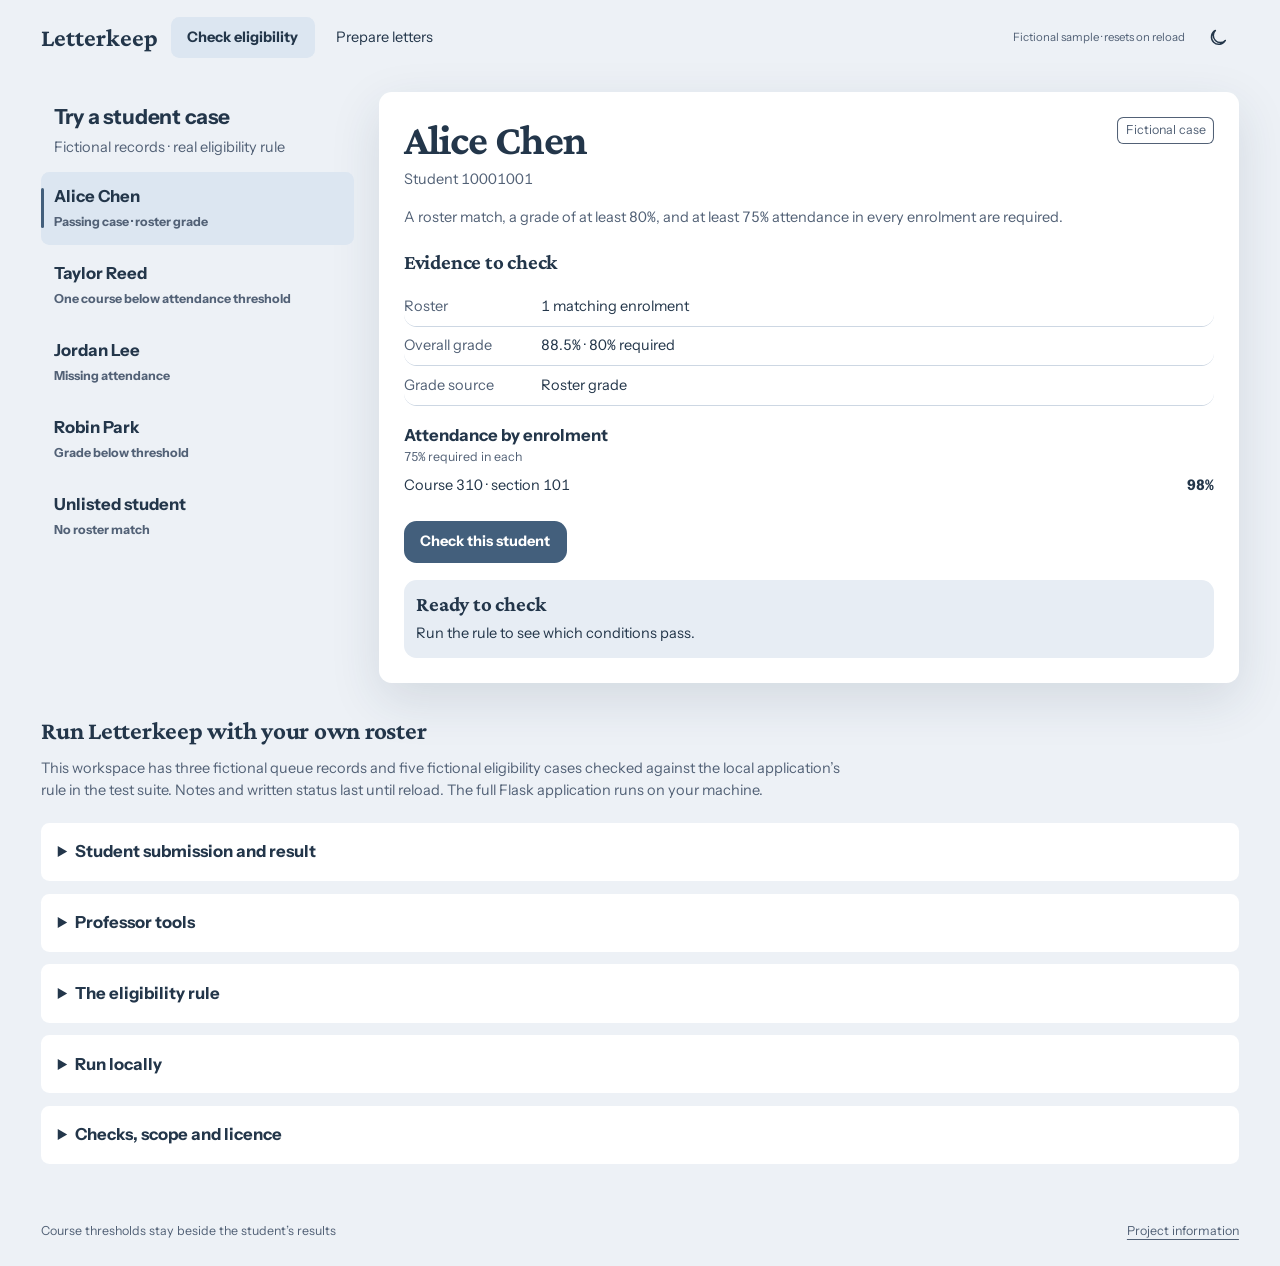
==== commit 59e11112: "Rebuild public eligibility cases and compact letter preparation Co-Authored-By: Claude Opus 5.5 <nor" ====
--- a/docs/index.html
+++ b/docs/index.html
@@ -7,14 +7,15 @@
  <aside class="inbox"><div class="inbox-heading"><h2>Try a student case</h2><p>Fictional records · real eligibility rule</p></div><div id="case-list"></div></aside>
  <main id="eligibility-main" class="student-record panel raised" tabindex="-1" aria-labelledby="case-name">
   <div class="student-heading"><div><h1 id="case-name"></h1><p id="case-number"></p></div><span class="badge">Fictional case</span></div>
+  <p class="case-intro">A roster match, a grade of at least 80%, and at least 75% attendance in every enrolment are required.</p>
   <section class="rule-evidence"><h2>Evidence to check</h2><dl id="case-evidence"></dl><h3>Attendance by enrolment <small>75% required in each</small></h3><div id="case-enrolments"></div></section>
-  <div class="check-actions"><button id="run-check" class="primary" disabled>Check this student</button><p id="check-result" role="status" aria-live="polite">Run the rule to see the result.</p></div>
-  <button id="open-case-queue" hidden>Open in letter queue</button>
+  <div class="check-actions"><button id="run-check" class="primary" disabled>Check this student</button><button id="open-case-queue" hidden>Open in letter queue</button></div>
+  <section id="check-result" role="status" aria-live="polite"><h2>Ready to check</h2><p>Run the rule to see which conditions pass.</p></section>
  </main>
 </div>
 <div id="faculty-desk" hidden class="desk working-object" data-alignment="queue-and-record-two-pane">
  <aside class="inbox"><div class="inbox-heading"><h2>Letters to prepare</h2><p id="queue-summary">3 waiting for a letter</p></div><div id="student-list"></div><p class="queue-note">Roster order <span class="key-hint">J / K to move</span></p></aside>
- <main id="main" class="student-record panel raised"><section id="empty-record" hidden><h1>No letters written yet</h1><p>Choose Waiting to open a record.</p></section><div class="record-content"><div class="student-heading"><div><h1 id="student-name">Alice Chen</h1><p id="student-number">Course 310, section 101</p></div><span class="badge success">Eligible</span></div><section class="metrics"><div class="metric"><span>Overall grade</span><strong id="grade">88.5%</strong><p>80% required</p><div class="metric-track"><span id="grade-bar"></span><i style="left:80%"></i></div></div><div class="metric"><span>Attendance</span><strong id="attendance">98%</strong><p>75% required</p><div class="metric-track"><span id="attendance-bar"></span><i style="left:75%"></i></div></div></section><div class="preparation-grid"><section class="documents" aria-labelledby="evidence-title"><h3 id="evidence-title">Course evidence</h3><p id="grade-source"></p><div id="evidence-preview"></div></section><section id="notes-section"><div class="notes-heading"><label for="notes">Notes for the letter</label></div><div class="prompt-chips"><button data-prompt="How I know the student">How I know the student</button><button data-prompt="Work I observed">Work I observed</button><button data-prompt="Evidence of readiness">Evidence of readiness</button></div><textarea id="notes" rows="5" aria-label="Letter notes" placeholder="Choose a prompt to begin your notes"></textarea><div class="record-actions"><button class="primary" id="mark-written">Mark letter written</button><p id="record-status" role="status">Letter waiting to be written.</p></div><p class="session-note">Notes and written status reset on reload.</p></section></div></div></main>
+ <main id="main" class="student-record panel raised"><section id="empty-record" hidden><h1>No letters written yet</h1><p>Choose Waiting to open a record.</p></section><div class="record-content"><div class="student-heading"><div><h1 id="student-name">Alice Chen</h1><p id="student-number">Course 310, section 101</p></div><span class="badge success">Eligible</span></div><section class="metrics"><div class="metric"><span>Overall grade</span><strong id="grade">88.5%</strong><p>80% required</p><div class="metric-track"><span id="grade-bar"></span><i style="left:80%"></i></div></div><div class="metric"><span>Attendance</span><strong id="attendance">98%</strong><p>75% required</p><div class="metric-track"><span id="attendance-bar"></span><i style="left:75%"></i></div></div></section><div class="preparation-grid"><section class="documents" aria-labelledby="evidence-title"><h3 id="evidence-title">Course evidence</h3><p id="grade-source"></p><div id="evidence-preview"></div></section><section id="notes-section"><div class="notes-heading"><label for="notes">Notes for the letter</label><span>Notes reset on reload</span></div><div class="prompt-chips"><button data-prompt="How I know the student">How I know the student</button><button data-prompt="Work I observed">Work I observed</button><button data-prompt="Evidence of readiness">Evidence of readiness</button></div><textarea id="notes" rows="5" aria-label="Letter notes" placeholder="Choose a prompt to begin your notes"></textarea><div class="record-actions"><button class="primary" data-main-action id="start-notes">Start letter notes</button><button id="mark-written">Mark letter written</button></div><p class="session-note">Notes and written status reset on reload.</p></section></div><p id="record-status" role="status">Letter waiting to be written.</p></div></main>
 </div>
 <section class="project-guide" aria-labelledby="guide-title">
   <h2 id="guide-title">Run Letterkeep with your own roster</h2>
--- a/docs/style.css
+++ b/docs/style.css
@@ -85,33 +85,29 @@
 .documents, #notes-section { margin-top:0; }
 .documents details { margin-top:calc(12 * var(--suite-px, 1px)); padding-block:calc(8 * var(--suite-px, 1px)); border-bottom:1px solid var(--line); font-size:calc(14 * var(--suite-px, 1px)); }
 .documents summary { font-weight:700; }
-#notes-section { padding:calc(12 * var(--suite-px, 1px)); min-width:0; align-self:start; }
+#notes-section { padding:calc(12 * var(--suite-px, 1px)); min-width:0; }
 .notes-heading { flex-wrap:wrap; gap:calc(4 * var(--suite-px, 1px)); }
+.notes-heading span { display:inline; }
 .prompt-chips { gap:calc(4 * var(--suite-px, 1px)); margin-block:calc(8 * var(--suite-px, 1px)); }
 #notes { min-height:calc(120 * var(--suite-px, 1px)); height:calc(120 * var(--suite-px, 1px)); }
 .record-actions { margin-top:calc(8 * var(--suite-px, 1px)); }
 .record-actions button { padding-inline:calc(10 * var(--suite-px, 1px)); font-size:calc(12 * var(--suite-px, 1px)); }
-.session-note { display:none; margin-top:calc(8 * var(--suite-px, 1px)); font-size:calc(12 * var(--suite-px, 1px)); color:var(--muted); }
+.session-note { margin-top:calc(8 * var(--suite-px, 1px)); font-size:calc(12 * var(--suite-px, 1px)); color:var(--muted); }
+.case-intro { margin-top:calc(16 * var(--suite-px, 1px)); color:var(--muted); font-size:calc(14 * var(--suite-px, 1px)); max-width:66ch; }
 #case-number { margin-top:calc(6 * var(--suite-px, 1px)); color:var(--muted); font-size:calc(14 * var(--suite-px, 1px)); }
 .rule-evidence { margin-top:calc(20 * var(--suite-px, 1px)); }
 .rule-evidence h2,#check-result h2 { font-size:calc(20 * var(--suite-px, 1px)); }
 #case-evidence { margin-block:calc(12 * var(--suite-px, 1px)); }
-#case-evidence,#case-enrolments { max-width:calc(544 * var(--suite-px, 1px)); }
-#case-evidence > div,#case-enrolments p { display:grid; grid-template-columns:calc(144 * var(--suite-px, 1px)) minmax(0,1fr) auto; justify-content:start; align-items:baseline; gap:calc(12 * var(--suite-px, 1px)); padding:calc(8 * var(--suite-px, 1px)) 0; border-bottom:1px solid var(--line); border-radius:0; font-size:calc(14 * var(--suite-px, 1px)); }
+#case-evidence > div { display:grid; grid-template-columns:calc(120 * var(--suite-px, 1px)) 1fr; gap:calc(12 * var(--suite-px, 1px)); padding-block:calc(8 * var(--suite-px, 1px)); border-bottom:1px solid var(--line); font-size:calc(14 * var(--suite-px, 1px)); }
 #case-evidence dt { color:var(--muted); }
-#case-enrolments strong { font-weight:400; }
-.row-result { font-weight:700; color:var(--success); }
-#case-evidence .condition-fail,#case-enrolments .condition-fail { color:var(--warning); background:var(--warning-soft); }
-.condition-fail .row-result,.condition-fail dt { color:var(--warning); }
 .rule-evidence h3 { margin-top:calc(16 * var(--suite-px, 1px)); }
 .rule-evidence h3 small { display:block; font-weight:400; }
-.check-actions { display:flex; align-items:center; flex-wrap:wrap; gap:calc(12 * var(--suite-px, 1px)); margin-top:calc(20 * var(--suite-px, 1px)); }
-#check-result { margin:0; padding:0; background:transparent; border-radius:0; font-size:calc(14 * var(--suite-px, 1px)); }
-#check-result.passes { color:var(--success); }
-#check-result.fails { color:var(--warning); }
-#open-case-queue { margin-top:calc(12 * var(--suite-px, 1px)); }
-.record-actions { align-items:center; }
-.record-actions #record-status { margin:0; flex:1; min-width:calc(120 * var(--suite-px, 1px)); }
+#case-enrolments p { display:flex; justify-content:space-between; gap:calc(12 * var(--suite-px, 1px)); padding-block:calc(8 * var(--suite-px, 1px)); font-size:calc(14 * var(--suite-px, 1px)); }
+.check-actions { display:flex; flex-wrap:wrap; gap:calc(8 * var(--suite-px, 1px)); margin-top:calc(16 * var(--suite-px, 1px)); }
+#check-result { margin-top:calc(16 * var(--suite-px, 1px)); padding:calc(12 * var(--suite-px, 1px)); background:var(--soft); }
+#check-result p { margin-top:calc(6 * var(--suite-px, 1px)); font-size:calc(14 * var(--suite-px, 1px)); }
+#check-result.passes { background:var(--success-soft); }
+#check-result.fails { background:var(--warning-soft); }
 @media(min-width:701px) { header { flex-wrap:wrap; gap:calc(12 * var(--suite-px, 1px)); } .local-copy { font-size:calc(11 * var(--suite-px, 1px)); } }
 @media(max-width:1000px) { .preparation-grid { grid-template-columns:1fr; } }
 @media(max-width:700px) {
@@ -125,9 +121,8 @@
   .student-heading { flex-wrap:wrap; }
   .preparation-grid { display:block; }
   #notes-section { margin-top:16px; }
-  #case-evidence > div,#case-enrolments p { grid-template-columns:90px minmax(0,1fr) auto; gap:8px; }
-  .session-note { display:block; }
-  .check-actions { align-items:start; }
+  #case-evidence > div { grid-template-columns:90px 1fr; }
+  #case-enrolments p { flex-wrap:wrap; }
 }
 
 .eligibility-desk .student-row { white-space:normal; }
